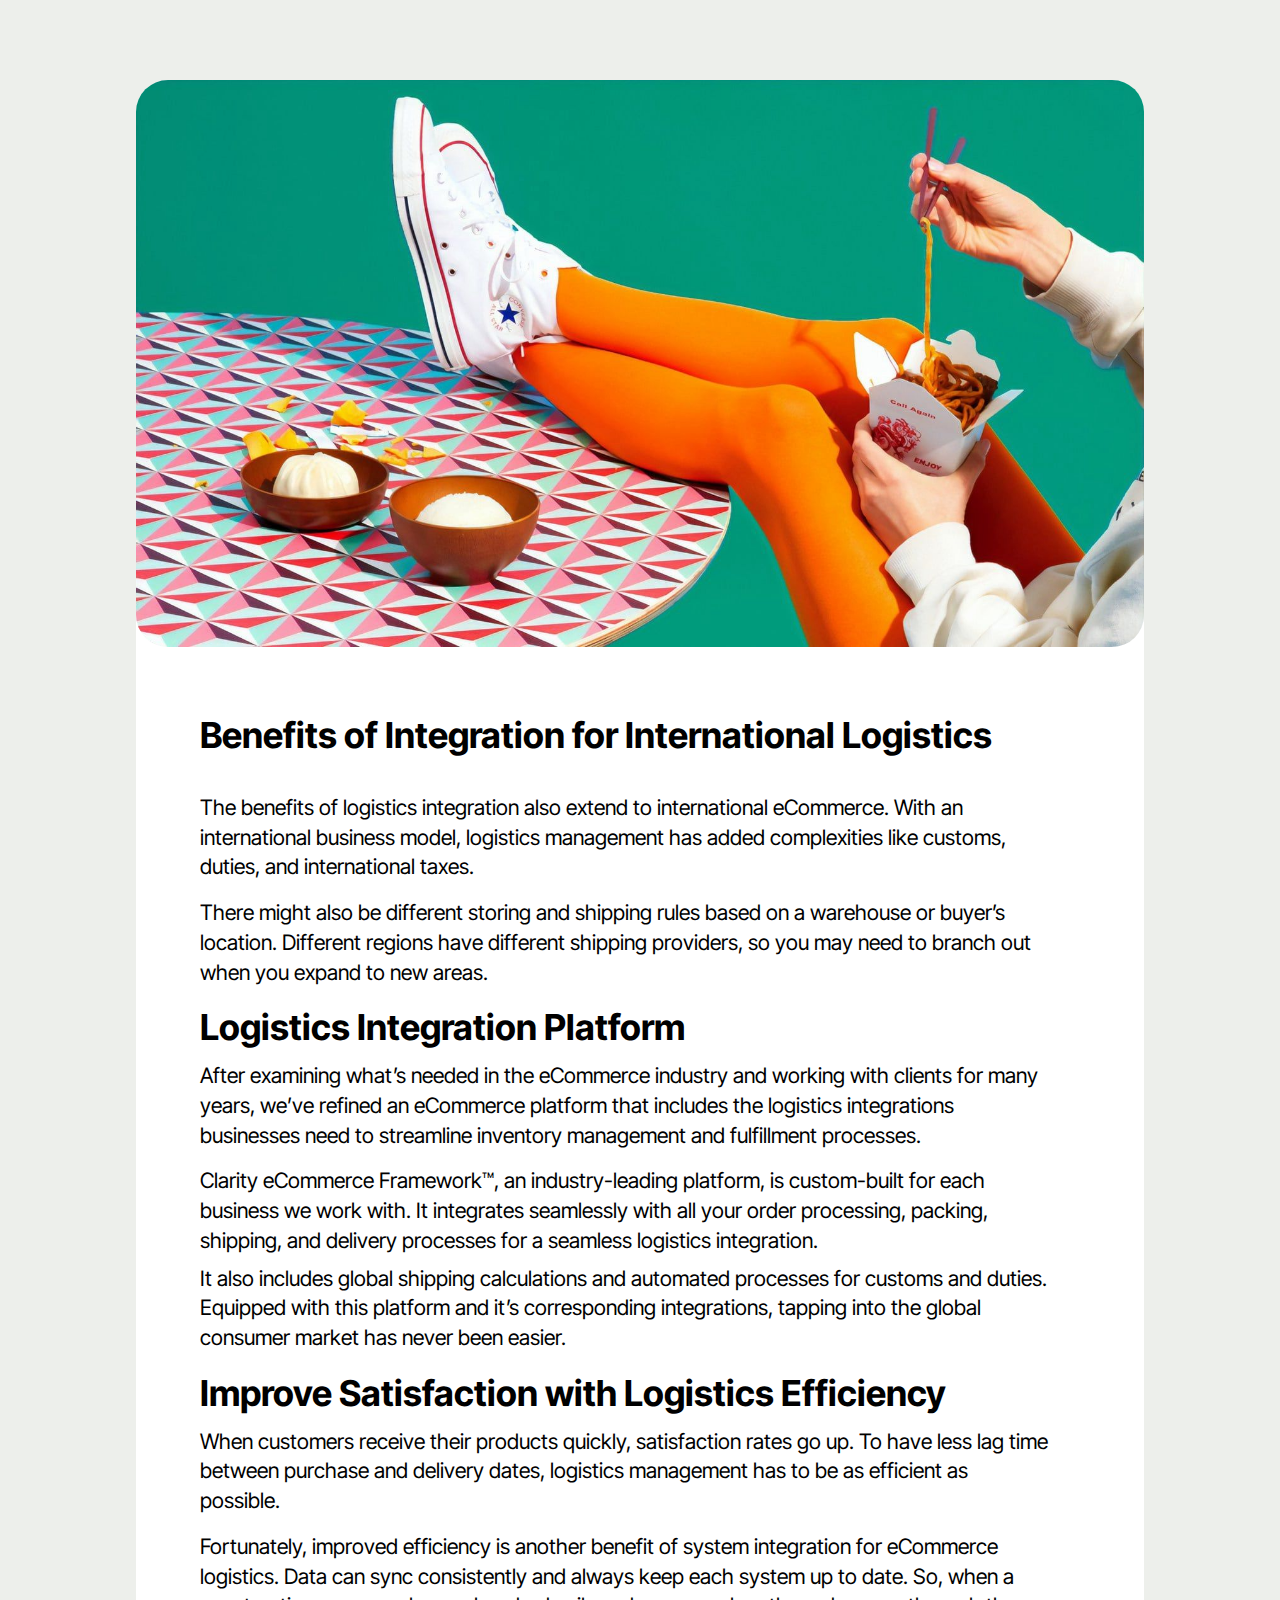
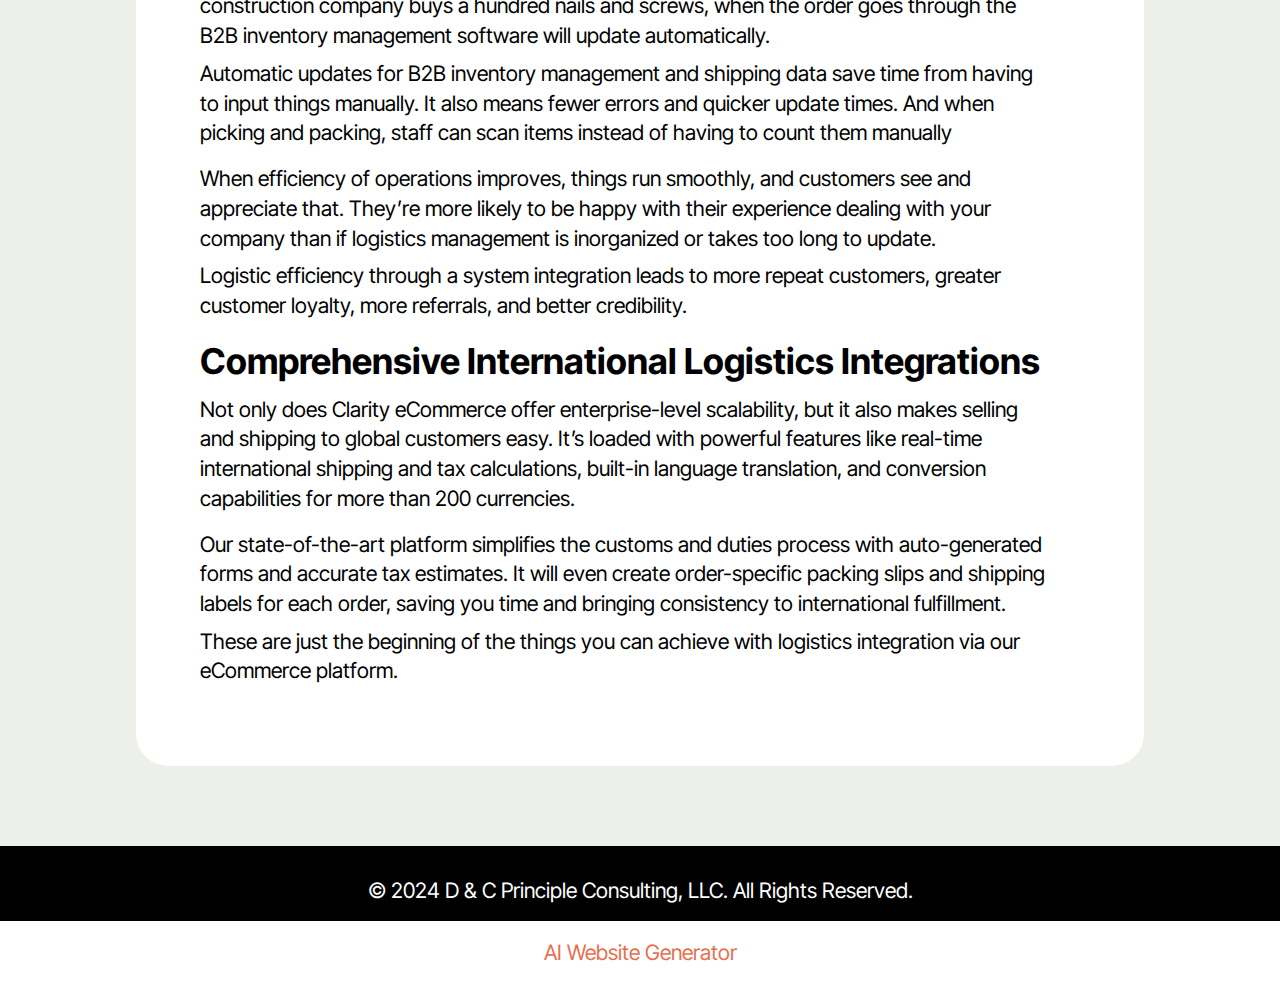
==== advanced-logistics-integrations.html @ a1f1f625 "create github pages" ====
<!DOCTYPE html>
<html  >
<head>
  <!-- Site made with Mobirise Website Builder v5.9.13, https://mobirise.com -->
  <meta charset="UTF-8">
  <meta http-equiv="X-UA-Compatible" content="IE=edge">
  <meta name="generator" content="Mobirise v5.9.13, mobirise.com">
  <meta name="viewport" content="width=device-width, initial-scale=1, minimum-scale=1">
  <link rel="shortcut icon" href="assets/images/logo5.png" type="image/x-icon">
  <meta name="description" content="">
  
  
  <title>Advanced Logistics Integrations</title>
  <link rel="stylesheet" href="assets/bootstrap/css/bootstrap.min.css">
  <link rel="stylesheet" href="assets/bootstrap/css/bootstrap-grid.min.css">
  <link rel="stylesheet" href="assets/bootstrap/css/bootstrap-reboot.min.css">
  <link rel="stylesheet" href="assets/web/assets/gdpr-plugin/gdpr-styles.css">
  <link rel="stylesheet" href="assets/theme/css/style.css">
  <link rel="preload" href="https://fonts.googleapis.com/css2?family=Inter+Tight:wght@400;700&display=swap&display=swap" as="style" onload="this.onload=null;this.rel='stylesheet'">
  <noscript><link rel="stylesheet" href="https://fonts.googleapis.com/css2?family=Inter+Tight:wght@400;700&display=swap&display=swap"></noscript>
  <link rel="preload" as="style" href="assets/mobirise/css/mbr-additional.css?v=Qonl79"><link rel="stylesheet" href="assets/mobirise/css/mbr-additional.css?v=Qonl79" type="text/css">

  
  
  
</head>
<body>
  
  <section data-bs-version="5.1" class="article8 cid-u3twpdxY1u" id="article08-3">
  

  
  
  <div class="container">
    <div class="row justify-content-center">
      <div class="card col-md-12 col-lg-10">
        <div class="card-wrapper">
          <div class="image-wrapper d-flex justify-content-center mb-4">
            <img src="assets/images/11.jpg" alt="Mobirise Website Builder">
          </div>
          <div class="card-content-text">
            <h3 class="card-title mbr-fonts-style mbr-white mt-3 mb-4 display-5"><strong>Benefits of Integration for International Logistics</strong></h3>
          <div class="row card-box align-left">
            <div class="item features-without-image col-12">
              <div class="item-wrapper">
                <h4 class="mbr-section-subtitle mbr-fonts-style mb-3 display-7">The benefits of logistics integration also extend to international eCommerce. With an international business model, logistics management has added complexities like customs, duties, and international taxes.</h4>
                <p class="mbr-text mbr-fonts-style display-7">
                  There might also be different storing and shipping rules based on a warehouse or buyer’s location. Different regions have different shipping providers, so you may need to branch out when you expand to new areas.
                </p>
              </div>
            </div>
            
            <div class="item features-without-image col-12">
              <div class="item-wrapper">
                <h4 class="mbr-section-subtitle mbr-fonts-style display-5"><strong>Logistics Integration Platform</strong></h4>
                <p class="mbr-text mbr-fonts-style display-7">
                  After examining what’s needed in the eCommerce industry and working with clients for many years, we’ve refined an eCommerce platform that includes the logistics integrations businesses need to streamline inventory management and fulfillment processes.
                </p>
              </div>
            </div><div class="item features-without-image col-12">
              <div class="item-wrapper">
                <h4 class="mbr-section-subtitle mbr-fonts-style display-7">Clarity eCommerce Framework™, an industry-leading platform, is custom-built for each business we work with. It integrates seamlessly with all your order processing, packing, shipping, and delivery processes for a seamless logistics integration.</h4>
                <p class="mbr-text mbr-fonts-style display-7">
                  It also includes global shipping calculations and automated processes for customs and duties. Equipped with this platform and it’s corresponding integrations, tapping into the global consumer market has never been easier.
                </p>
              </div>
            </div><div class="item features-without-image col-12">
              <div class="item-wrapper">
                <h4 class="mbr-section-subtitle mbr-fonts-style display-5"><strong>Improve Satisfaction with Logistics Efficiency</strong></h4>
                <p class="mbr-text mbr-fonts-style display-7">
                  When customers receive their products quickly, satisfaction rates go up. To have less lag time between purchase and delivery dates, logistics management has to be as efficient as possible.
                </p>
              </div>
            </div><div class="item features-without-image col-12">
              <div class="item-wrapper">
                <h4 class="mbr-section-subtitle mbr-fonts-style display-7">Fortunately, improved efficiency is another benefit of system integration for eCommerce logistics. Data can sync consistently and always keep each system up to date. So, when a construction company buys a hundred nails and screws, when the order goes through the B2B inventory management software will update automatically.</h4>
                <p class="mbr-text mbr-fonts-style display-7">
                  Automatic updates for B2B inventory management and shipping data save time from having to input things manually. It also means fewer errors and quicker update times. And when picking and packing, staff can scan items instead of having to count them manually
                </p>
              </div>
            </div><div class="item features-without-image col-12">
              <div class="item-wrapper">
                <h4 class="mbr-section-subtitle mbr-fonts-style display-7">When efficiency of operations improves, things run smoothly, and customers see and appreciate that. They’re more likely to be happy with their experience dealing with your company than if logistics management is inorganized or takes too long to update.</h4>
                <p class="mbr-text mbr-fonts-style display-7">
                  Logistic efficiency through a system integration leads to more repeat customers, greater customer loyalty, more referrals, and better credibility.
                </p>
              </div>
            </div><div class="item features-without-image col-12">
              <div class="item-wrapper">
                <h4 class="mbr-section-subtitle mbr-fonts-style display-5"><strong>Comprehensive International Logistics Integrations</strong></h4>
                <p class="mbr-text mbr-fonts-style display-7">
                  Not only does Clarity eCommerce offer enterprise-level scalability, but it also makes selling and shipping to global customers easy. It’s loaded with powerful features like real-time international shipping and tax calculations, built-in language translation, and conversion capabilities for more than 200 currencies.
                </p>
              </div>
            </div><div class="item features-without-image col-12">
              <div class="item-wrapper">
                <h4 class="mbr-section-subtitle mbr-fonts-style display-7">Our state-of-the-art platform simplifies the customs and duties process with auto-generated forms and accurate tax estimates. It will even create order-specific packing slips and shipping labels for each order, saving you time and bringing consistency to international fulfillment.</h4>
                <p class="mbr-text mbr-fonts-style display-7">
                  These are just the beginning of the things you can achieve with logistics integration via our eCommerce platform.
                </p>
              </div>
            </div>

            
          </div>
          </div>
        </div>
      </div>
    </div>
  </div>
</section>

<section data-bs-version="5.1" class="footer4 cid-u3o3IdrmQu" once="footers" id="footer04-2">

    

    

    <div class="container">
        <div class="media-container-row align-center mbr-white">
            <div class="col-12">
                <p class="mbr-text mb-0 mbr-fonts-style display-7">© 2024 D &amp; C Principle Consulting, LLC. All Rights Reserved.</p>
            </div>
        </div>
    </div>
</section><section class="display-7" style="padding: 0;align-items: center;justify-content: center;flex-wrap: wrap;    align-content: center;display: flex;position: relative;height: 4rem;"><a href="https://mobiri.se/3142931" style="flex: 1 1;height: 4rem;position: absolute;width: 100%;z-index: 1;"><img alt="" style="height: 4rem;" src="[data-uri]"></a><p style="margin: 0;text-align: center;" class="display-7">&#8204;</p><a style="z-index:1" href="https://mobirise.com/builder/ai-website-generator.html">AI Website Generator</a></section><script src="assets/bootstrap/js/bootstrap.bundle.min.js"></script>  <script src="assets/smoothscroll/smooth-scroll.js"></script>  <script src="assets/ytplayer/index.js"></script>  <script src="assets/theme/js/script.js"></script>  
  
  
</body>
</html>
---- assets/web/assets/gdpr-plugin/gdpr-styles.css ----
.gdpr-block {
    padding: 10px;
    font-size: 14px;
    display: block;
    width: 100%;
    text-align: center;
}
.gdpr-block.covert {
	display: none;
}
.textGDPR {
    position: relative;
}
.gdpr-block label span.textGDPR input[name='gdpr']{
    width: 15px;
    height: 15px;
    margin: 0;
    position: absolute;
    top: 3px;
    left: -20px;
}
.gdpr-block label {
    color: #a7a7a7;
    vertical-align: middle;
    user-select: none;
    margin-bottom: 0;
}
---- assets/theme/css/style.css ----
@charset "UTF-8";
section {
  background-color: #ffffff;
}

body {
  font-style: normal;
  line-height: 1.5;
  font-weight: 400;
  color: #232323;
  position: relative;
}

button {
  background-color: transparent;
  border-color: transparent;
}

.embla__button,
.carousel-control {
  background-color: #edefea !important;
  opacity: 0.8 !important;
  color: #464845 !important;
  border-color: #edefea !important;
}

.carousel .close,
.modalWindow .close {
  background-color: #edefea !important;
  color: #464845 !important;
  border-color: #edefea !important;
  opacity: 0.8 !important;
}

.carousel .close:hover,
.modalWindow .close:hover {
  opacity: 1 !important;
}

.carousel-indicators li {
  background-color: #edefea !important;
  border: 2px solid #464845 !important;
}

.carousel-indicators li:hover,
.carousel-indicators li:active {
  opacity: 0.8 !important;
}

.embla__button:hover,
.carousel-control:hover {
  background-color: #edefea !important;
  opacity: 1 !important;
}

.modalWindow-video-container {
  height: 80%;
}

section,
.container,
.container-fluid {
  position: relative;
  word-wrap: break-word;
}

a.mbr-iconfont:hover {
  text-decoration: none;
}

.article .lead p,
.article .lead ul,
.article .lead ol,
.article .lead pre,
.article .lead blockquote {
  margin-bottom: 0;
}

a {
  font-style: normal;
  font-weight: 400;
  cursor: pointer;
}
a, a:hover {
  text-decoration: none;
}

.mbr-section-title {
  font-style: normal;
  line-height: 1.3;
}

.mbr-section-subtitle {
  line-height: 1.3;
}

.mbr-text {
  font-style: normal;
  line-height: 1.7;
}

h1,
h2,
h3,
h4,
h5,
h6,
.display-1,
.display-2,
.display-4,
.display-5,
.display-7,
span,
p,
a {
  line-height: 1;
  word-break: break-word;
  word-wrap: break-word;
  font-weight: 400;
}

b,
strong {
  font-weight: bold;
}

input:-webkit-autofill, input:-webkit-autofill:hover, input:-webkit-autofill:focus, input:-webkit-autofill:active {
  transition-delay: 9999s;
  -webkit-transition-property: background-color, color;
  transition-property: background-color, color;
}

textarea[type=hidden] {
  display: none;
}

section {
  background-position: 50% 50%;
  background-repeat: no-repeat;
  background-size: cover;
}
section .mbr-background-video,
section .mbr-background-video-preview {
  position: absolute;
  bottom: 0;
  left: 0;
  right: 0;
  top: 0;
}

.hidden {
  visibility: hidden;
}

.mbr-z-index20 {
  z-index: 20;
}

/*! Base colors */
.mbr-white {
  color: #ffffff;
}

.mbr-black {
  color: #111111;
}

.mbr-bg-white {
  background-color: #ffffff;
}

.mbr-bg-black {
  background-color: #000000;
}

/*! Text-aligns */
.align-left {
  text-align: left;
}

.align-center {
  text-align: center;
}

.align-right {
  text-align: right;
}

/*! Font-weight  */
.mbr-light {
  font-weight: 300;
}

.mbr-regular {
  font-weight: 400;
}

.mbr-semibold {
  font-weight: 500;
}

.mbr-bold {
  font-weight: 700;
}

/*! Media  */
.media-content {
  flex-basis: 100%;
}

.media-container-row {
  display: flex;
  flex-direction: row;
  flex-wrap: wrap;
  justify-content: center;
  align-content: center;
  align-items: start;
}
.media-container-row .media-size-item {
  width: 400px;
}

.media-container-column {
  display: flex;
  flex-direction: column;
  flex-wrap: wrap;
  justify-content: center;
  align-content: center;
  align-items: stretch;
}
.media-container-column > * {
  width: 100%;
}

@media (min-width: 992px) {
  .media-container-row {
    flex-wrap: nowrap;
  }
}
figure {
  margin-bottom: 0;
  overflow: hidden;
}

figure[mbr-media-size] {
  transition: width 0.1s;
}

img,
iframe {
  display: block;
  width: 100%;
}

.card {
  background-color: transparent;
  border: none;
}

.card-box {
  width: 100%;
}

.card-img {
  text-align: center;
  flex-shrink: 0;
  -webkit-flex-shrink: 0;
}

.media {
  max-width: 100%;
  margin: 0 auto;
}

.mbr-figure {
  align-self: center;
}

.media-container > div {
  max-width: 100%;
}

.mbr-figure img,
.card-img img {
  width: 100%;
}

@media (max-width: 991px) {
  .media-size-item {
    width: auto !important;
  }
  .media {
    width: auto;
  }
  .mbr-figure {
    width: 100% !important;
  }
}
/*! Buttons */
.mbr-section-btn {
  margin-left: -0.6rem;
  margin-right: -0.6rem;
  font-size: 0;
}

.btn {
  font-weight: 600;
  border-width: 1px;
  font-style: normal;
  margin: 0.6rem 0.6rem;
  white-space: normal;
  transition: all 0.2s ease-in-out;
  display: inline-flex;
  align-items: center;
  justify-content: center;
  word-break: break-word;
}

.btn-sm {
  font-weight: 600;
  letter-spacing: 0px;
  transition: all 0.3s ease-in-out;
}

.btn-md {
  font-weight: 600;
  letter-spacing: 0px;
  transition: all 0.3s ease-in-out;
}

.btn-lg {
  font-weight: 600;
  letter-spacing: 0px;
  transition: all 0.3s ease-in-out;
}

.btn-form {
  margin: 0;
}
.btn-form:hover {
  cursor: pointer;
}

nav .mbr-section-btn {
  margin-left: 0rem;
  margin-right: 0rem;
}

/*! Btn icon margin */
.btn .mbr-iconfont,
.btn.btn-sm .mbr-iconfont {
  order: 1;
  cursor: pointer;
  margin-left: 0.5rem;
  vertical-align: sub;
}

.btn.btn-md .mbr-iconfont,
.btn.btn-md .mbr-iconfont {
  margin-left: 0.8rem;
}

.mbr-regular {
  font-weight: 400;
}

.mbr-semibold {
  font-weight: 500;
}

.mbr-bold {
  font-weight: 700;
}

[type=submit] {
  -webkit-appearance: none;
}

/*! Full-screen */
.mbr-fullscreen .mbr-overlay {
  min-height: 100vh;
}

.mbr-fullscreen {
  display: flex;
  display: -moz-flex;
  display: -ms-flex;
  display: -o-flex;
  align-items: center;
  min-height: 100vh;
  padding-top: 3rem;
  padding-bottom: 3rem;
}

/*! Map */
.map {
  height: 25rem;
  position: relative;
}
.map iframe {
  width: 100%;
  height: 100%;
}

/*! Scroll to top arrow */
.mbr-arrow-up {
  bottom: 25px;
  right: 90px;
  position: fixed;
  text-align: right;
  z-index: 5000;
  color: #ffffff;
  font-size: 22px;
}

.mbr-arrow-up a {
  background: rgba(0, 0, 0, 0.2);
  border-radius: 50%;
  color: #fff;
  display: inline-block;
  height: 60px;
  width: 60px;
  border: 2px solid #fff;
  outline-style: none !important;
  position: relative;
  text-decoration: none;
  transition: all 0.3s ease-in-out;
  cursor: pointer;
  text-align: center;
}
.mbr-arrow-up a:hover {
  background-color: rgba(0, 0, 0, 0.4);
}
.mbr-arrow-up a i {
  line-height: 60px;
}

.mbr-arrow-up-icon {
  display: block;
  color: #fff;
}

.mbr-arrow-up-icon::before {
  content: "›";
  display: inline-block;
  font-family: serif;
  font-size: 22px;
  line-height: 1;
  font-style: normal;
  position: relative;
  top: 6px;
  left: -4px;
  transform: rotate(-90deg);
}

/*! Arrow Down */
.mbr-arrow {
  position: absolute;
  bottom: 45px;
  left: 50%;
  width: 60px;
  height: 60px;
  cursor: pointer;
  background-color: rgba(80, 80, 80, 0.5);
  border-radius: 50%;
  transform: translateX(-50%);
}
@media (max-width: 767px) {
  .mbr-arrow {
    display: none;
  }
}
.mbr-arrow > a {
  display: inline-block;
  text-decoration: none;
  outline-style: none;
  animation: arrowdown 1.7s ease-in-out infinite;
  color: #ffffff;
}
.mbr-arrow > a > i {
  position: absolute;
  top: -2px;
  left: 15px;
  font-size: 2rem;
}

#scrollToTop a i::before {
  content: "";
  position: absolute;
  display: block;
  border-bottom: 2.5px solid #fff;
  border-left: 2.5px solid #fff;
  width: 27.8%;
  height: 27.8%;
  left: 50%;
  top: 51%;
  transform: translateY(-30%) translateX(-50%) rotate(135deg);
}

@keyframes arrowdown {
  0% {
    transform: translateY(0px);
  }
  50% {
    transform: translateY(-5px);
  }
  100% {
    transform: translateY(0px);
  }
}
@media (max-width: 500px) {
  .mbr-arrow-up {
    left: 0;
    right: 0;
    text-align: center;
  }
}
/*Gradients animation*/
@keyframes gradient-animation {
  from {
    background-position: 0% 100%;
    animation-timing-function: ease-in-out;
  }
  to {
    background-position: 100% 0%;
    animation-timing-function: ease-in-out;
  }
}
.bg-gradient {
  background-size: 200% 200%;
  animation: gradient-animation 5s infinite alternate;
  -webkit-animation: gradient-animation 5s infinite alternate;
}

.menu .navbar-brand {
  display: -webkit-flex;
}
.menu .navbar-brand span {
  display: flex;
  display: -webkit-flex;
}
.menu .navbar-brand .navbar-caption-wrap {
  display: -webkit-flex;
}
.menu .navbar-brand .navbar-logo img {
  display: -webkit-flex;
  width: auto;
}
@media (min-width: 768px) and (max-width: 991px) {
  .menu .navbar-toggleable-sm .navbar-nav {
    display: -ms-flexbox;
  }
}
@media (max-width: 991px) {
  .menu .navbar-collapse {
    max-height: 93.5vh;
  }
  .menu .navbar-collapse.show {
    overflow: auto;
  }
}
@media (min-width: 992px) {
  .menu .navbar-nav.nav-dropdown {
    display: -webkit-flex;
  }
  .menu .navbar-toggleable-sm .navbar-collapse {
    display: -webkit-flex !important;
  }
  .menu .collapsed .navbar-collapse {
    max-height: 93.5vh;
  }
  .menu .collapsed .navbar-collapse.show {
    overflow: auto;
  }
}
@media (max-width: 767px) {
  .menu .navbar-collapse {
    max-height: 80vh;
  }
}

.nav-link .mbr-iconfont {
  margin-right: 0.5rem;
}

.navbar {
  display: -webkit-flex;
  -webkit-flex-wrap: wrap;
  -webkit-align-items: center;
  -webkit-justify-content: space-between;
}

.navbar-collapse {
  -webkit-flex-basis: 100%;
  -webkit-flex-grow: 1;
  -webkit-align-items: center;
}

.nav-dropdown .link {
  padding: 0.667em 1.667em !important;
  margin: 0 !important;
}

.nav {
  display: -webkit-flex;
  -webkit-flex-wrap: wrap;
}

.row {
  display: -webkit-flex;
  -webkit-flex-wrap: wrap;
}

.justify-content-center {
  -webkit-justify-content: center;
}

.form-inline {
  display: -webkit-flex;
}

.card-wrapper {
  -webkit-flex: 1;
}

.carousel-control {
  z-index: 10;
  display: -webkit-flex;
}

.carousel-controls {
  display: -webkit-flex;
}

.media {
  display: -webkit-flex;
}

.form-group:focus {
  outline: none;
}

.jq-selectbox__select {
  padding: 7px 0;
  position: relative;
}

.jq-selectbox__dropdown {
  overflow: hidden;
  border-radius: 10px;
  position: absolute;
  top: 100%;
  left: 0 !important;
  width: 100% !important;
}

.jq-selectbox__trigger-arrow {
  right: 0;
  transform: translateY(-50%);
}

.jq-selectbox li {
  padding: 1.07em 0.5em;
}

input[type=range] {
  padding-left: 0 !important;
  padding-right: 0 !important;
}

.modal-dialog,
.modal-content {
  height: 100%;
}

.modal-dialog .carousel-inner {
  height: calc(100vh - 1.75rem);
}
@media (max-width: 575px) {
  .modal-dialog .carousel-inner {
    height: calc(100vh - 1rem);
  }
}

.carousel-item {
  text-align: center;
}

.carousel-item img {
  margin: auto;
}

.navbar-toggler {
  align-self: flex-start;
  padding: 0.25rem 0.75rem;
  font-size: 1.25rem;
  line-height: 1;
  background: transparent;
  border: 1px solid transparent;
  border-radius: 0.25rem;
}

.navbar-toggler:focus,
.navbar-toggler:hover {
  text-decoration: none;
  box-shadow: none;
}

.navbar-toggler-icon {
  display: inline-block;
  width: 1.5em;
  height: 1.5em;
  vertical-align: middle;
  content: "";
  background: no-repeat center center;
  background-size: 100% 100%;
}

.navbar-toggler-left {
  position: absolute;
  left: 1rem;
}

.navbar-toggler-right {
  position: absolute;
  right: 1rem;
}

.card-img {
  width: auto;
}

.menu .navbar.collapsed:not(.beta-menu) {
  flex-direction: column;
}

.carousel-item.active,
.carousel-item-next,
.carousel-item-prev {
  display: flex;
}

.note-air-layout .dropup .dropdown-menu,
.note-air-layout .navbar-fixed-bottom .dropdown .dropdown-menu {
  bottom: initial !important;
}

html,
body {
  height: auto;
  min-height: 100vh;
}

.dropup .dropdown-toggle::after {
  display: none;
}

.form-asterisk {
  font-family: initial;
  position: absolute;
  top: -2px;
  font-weight: normal;
}

.form-control-label {
  position: relative;
  cursor: pointer;
  margin-bottom: 0.357em;
  padding: 0;
}

.alert {
  color: #ffffff;
  border-radius: 0;
  border: 0;
  font-size: 1.1rem;
  line-height: 1.5;
  margin-bottom: 1.875rem;
  padding: 1.25rem;
  position: relative;
  text-align: center;
}
.alert.alert-form::after {
  background-color: inherit;
  bottom: -7px;
  content: "";
  display: block;
  height: 14px;
  left: 50%;
  margin-left: -7px;
  position: absolute;
  transform: rotate(45deg);
  width: 14px;
}

.form-control {
  background-color: #ffffff;
  background-clip: border-box;
  color: #232323;
  line-height: 1rem !important;
  height: auto;
  padding: 1.2rem 2rem;
  transition: border-color 0.25s ease 0s;
  border: 1px solid transparent !important;
  border-radius: 4px;
  box-shadow: rgba(0, 0, 0, 0.07) 0px 1px 1px 0px, rgba(0, 0, 0, 0.07) 0px 1px 3px 0px, rgba(0, 0, 0, 0.03) 0px 0px 0px 1px;
}
.form-active .form-control:invalid {
  border-color: red;
}

.row > * {
  padding-right: 1rem;
  padding-left: 1rem;
}

form .row {
  margin-left: -0.6rem;
  margin-right: -0.6rem;
}
form .row [class*=col] {
  padding-left: 0.6rem;
  padding-right: 0.6rem;
}

form .mbr-section-btn {
  padding-left: 0.6rem;
  padding-right: 0.6rem;
}

form .form-check-input {
  margin-top: 0.5;
}

textarea.form-control {
  line-height: 1.5rem !important;
}

.form-group {
  margin-bottom: 1.2rem;
}

.form-control,
form .btn {
  min-height: 48px;
}

.gdpr-block label span.textGDPR input[name=gdpr] {
  top: 7px;
}

.form-control:focus {
  box-shadow: none;
}

:focus {
  outline: none;
}

.mbr-overlay {
  background-color: #000;
  bottom: 0;
  left: 0;
  opacity: 0.5;
  position: absolute;
  right: 0;
  top: 0;
  z-index: 0;
  pointer-events: none;
}

blockquote {
  font-style: italic;
  padding: 3rem;
  font-size: 1.09rem;
  position: relative;
  border-left: 3px solid;
}

ul,
ol,
pre,
blockquote {
  margin-bottom: 2.3125rem;
}

.mt-4 {
  margin-top: 2rem !important;
}

.mb-4 {
  margin-bottom: 2rem !important;
}

.container,
.container-fluid {
  padding-left: 16px;
  padding-right: 16px;
}

.row {
  margin-left: -16px;
  margin-right: -16px;
}
.row > [class*=col] {
  padding-left: 16px;
  padding-right: 16px;
}

@media (min-width: 992px) {
  .container-fluid {
    padding-left: 32px;
    padding-right: 32px;
  }
}
@media (max-width: 991px) {
  .mbr-container {
    padding-left: 16px;
    padding-right: 16px;
  }
}
.app-video-wrapper > img {
  opacity: 1;
}

.app-video-wrapper {
  background: transparent;
}

.item {
  position: relative;
}

.dropdown-menu .dropdown-menu {
  left: 100%;
}

.dropdown-item + .dropdown-menu {
  display: none;
}

.dropdown-item:hover + .dropdown-menu,
.dropdown-menu:hover {
  display: block;
}

@media (min-aspect-ratio: 16/9) {
  .mbr-video-foreground {
    height: 300% !important;
    top: -100% !important;
  }
}
@media (max-aspect-ratio: 16/9) {
  .mbr-video-foreground {
    width: 300% !important;
    left: -100% !important;
  }
}.engine {
	position: absolute;
	text-indent: -2400px;
	text-align: center;
	padding: 0;
	top: 0;
	left: -2400px;
}
---- assets/mobirise/css/mbr-additional.css ----
.btn {
  border-width: 2px;
}
img,
.card-wrap,
.card-wrapper,
.video-wrapper,
.mbr-figure iframe,
.google-map iframe,
.slide-content,
.plan,
.card,
.item-wrapper {
  border-radius: 2rem !important;
}
.video-wrapper {
  overflow: hidden;
}
body {
  font-family: Inter Tight;
}
.display-1 {
  font-family: 'Inter Tight', sans-serif;
  font-size: 5rem;
  line-height: 1;
}
.display-1 > .mbr-iconfont {
  font-size: 6.25rem;
}
.display-2 {
  font-family: 'Inter Tight', sans-serif;
  font-size: 4rem;
  line-height: 1;
}
.display-2 > .mbr-iconfont {
  font-size: 5rem;
}
.display-4 {
  font-family: 'Inter Tight', sans-serif;
  font-size: 1.2rem;
  line-height: 1.5;
}
.display-4 > .mbr-iconfont {
  font-size: 1.5rem;
}
.display-5 {
  font-family: 'Inter Tight', sans-serif;
  font-size: 2.5rem;
  line-height: 1.5;
}
.display-5 > .mbr-iconfont {
  font-size: 3.125rem;
}
.display-7 {
  font-family: 'Inter Tight', sans-serif;
  font-size: 1.4rem;
  line-height: 1.3;
}
.display-7 > .mbr-iconfont {
  font-size: 1.75rem;
}
/* ---- Fluid typography for mobile devices ---- */
/* 1.4 - font scale ratio ( bootstrap == 1.42857 ) */
/* 100vw - current viewport width */
/* (48 - 20)  48 == 48rem == 768px, 20 == 20rem == 320px(minimal supported viewport) */
/* 0.65 - min scale variable, may vary */
@media (max-width: 992px) {
  .display-1 {
    font-size: 4rem;
  }
}
@media (max-width: 768px) {
  .display-1 {
    font-size: 3.5rem;
    font-size: calc( 2.4rem + (5 - 2.4) * ((100vw - 20rem) / (48 - 20)));
    line-height: calc( 1.1 * (2.4rem + (5 - 2.4) * ((100vw - 20rem) / (48 - 20))));
  }
  .display-2 {
    font-size: 3.2rem;
    font-size: calc( 2.05rem + (4 - 2.05) * ((100vw - 20rem) / (48 - 20)));
    line-height: calc( 1.3 * (2.05rem + (4 - 2.05) * ((100vw - 20rem) / (48 - 20))));
  }
  .display-4 {
    font-size: 0.96rem;
    font-size: calc( 1.07rem + (1.2 - 1.07) * ((100vw - 20rem) / (48 - 20)));
    line-height: calc( 1.4 * (1.07rem + (1.2 - 1.07) * ((100vw - 20rem) / (48 - 20))));
  }
  .display-5 {
    font-size: 2rem;
    font-size: calc( 1.525rem + (2.5 - 1.525) * ((100vw - 20rem) / (48 - 20)));
    line-height: calc( 1.4 * (1.525rem + (2.5 - 1.525) * ((100vw - 20rem) / (48 - 20))));
  }
  .display-7 {
    font-size: 1.12rem;
    font-size: calc( 1.14rem + (1.4 - 1.14) * ((100vw - 20rem) / (48 - 20)));
    line-height: calc( 1.4 * (1.14rem + (1.4 - 1.14) * ((100vw - 20rem) / (48 - 20))));
  }
}
@media (min-width: 992px) and (max-width: 1400px) {
  .display-1 {
    font-size: 3.5rem;
    font-size: calc( 2.4rem + (5 - 2.4) * ((100vw - 62rem) / (87 - 62)));
    line-height: calc( 1.1 * (2.4rem + (5 - 2.4) * ((100vw - 62rem) / (87 - 62))));
  }
  .display-2 {
    font-size: 3.2rem;
    font-size: calc( 2.05rem + (4 - 2.05) * ((100vw - 62rem) / (87 - 62)));
    line-height: calc( 1.3 * (2.05rem + (4 - 2.05) * ((100vw - 62rem) / (87 - 62))));
  }
  .display-4 {
    font-size: 0.96rem;
    font-size: calc( 1.07rem + (1.2 - 1.07) * ((100vw - 62rem) / (87 - 62)));
    line-height: calc( 1.4 * (1.07rem + (1.2 - 1.07) * ((100vw - 62rem) / (87 - 62))));
  }
  .display-5 {
    font-size: 2rem;
    font-size: calc( 1.525rem + (2.5 - 1.525) * ((100vw - 62rem) / (87 - 62)));
    line-height: calc( 1.4 * (1.525rem + (2.5 - 1.525) * ((100vw - 62rem) / (87 - 62))));
  }
  .display-7 {
    font-size: 1.12rem;
    font-size: calc( 1.14rem + (1.4 - 1.14) * ((100vw - 62rem) / (87 - 62)));
    line-height: calc( 1.4 * (1.14rem + (1.4 - 1.14) * ((100vw - 62rem) / (87 - 62))));
  }
}
/* Buttons */
.btn {
  padding: 1.25rem 2rem;
  border-radius: 4px;
}
@media (max-width: 767px) {
  .btn {
    padding: 0.75rem 1.5rem;
  }
}
.btn-sm {
  padding: 0.6rem 1.2rem;
  border-radius: 4px;
}
.btn-md {
  padding: 0.6rem 1.2rem;
  border-radius: 4px;
}
.btn-lg {
  padding: 1.25rem 2rem;
  border-radius: 4px;
}
.bg-primary {
  background-color: #e76f51 !important;
}
.bg-success {
  background-color: #2dd889 !important;
}
.bg-info {
  background-color: #13cdf2 !important;
}
.bg-warning {
  background-color: #ffc106 !important;
}
.bg-danger {
  background-color: #da2b3c !important;
}
.btn-primary,
.btn-primary:active {
  background-color: #e76f51 !important;
  border-color: #e76f51 !important;
  color: #ffffff !important;
  box-shadow: none;
}
.btn-primary:hover,
.btn-primary:focus,
.btn-primary.focus,
.btn-primary.active {
  color: inherit;
  background-color: #ed947e !important;
  border-color: #ed947e !important;
  box-shadow: none;
}
.btn-primary.disabled,
.btn-primary:disabled {
  color: #ffffff !important;
  background-color: #ed947e !important;
  border-color: #ed947e !important;
}
.btn-secondary,
.btn-secondary:active {
  background-color: #2a9d8f !important;
  border-color: #2a9d8f !important;
  color: #ffffff !important;
  box-shadow: none;
}
.btn-secondary:hover,
.btn-secondary:focus,
.btn-secondary.focus,
.btn-secondary.active {
  color: inherit;
  background-color: #35c5b4 !important;
  border-color: #35c5b4 !important;
  box-shadow: none;
}
.btn-secondary.disabled,
.btn-secondary:disabled {
  color: #ffffff !important;
  background-color: #35c5b4 !important;
  border-color: #35c5b4 !important;
}
.btn-info,
.btn-info:active {
  background-color: #13cdf2 !important;
  border-color: #13cdf2 !important;
  color: #ffffff !important;
  box-shadow: none;
}
.btn-info:hover,
.btn-info:focus,
.btn-info.focus,
.btn-info.active {
  color: inherit;
  background-color: #43d7f5 !important;
  border-color: #43d7f5 !important;
  box-shadow: none;
}
.btn-info.disabled,
.btn-info:disabled {
  color: #ffffff !important;
  background-color: #43d7f5 !important;
  border-color: #43d7f5 !important;
}
.btn-success,
.btn-success:active {
  background-color: #2dd889 !important;
  border-color: #2dd889 !important;
  color: #ffffff !important;
  box-shadow: none;
}
.btn-success:hover,
.btn-success:focus,
.btn-success.focus,
.btn-success.active {
  color: inherit;
  background-color: #58e0a1 !important;
  border-color: #58e0a1 !important;
  box-shadow: none;
}
.btn-success.disabled,
.btn-success:disabled {
  color: #ffffff !important;
  background-color: #58e0a1 !important;
  border-color: #58e0a1 !important;
}
.btn-warning,
.btn-warning:active {
  background-color: #ffc106 !important;
  border-color: #ffc106 !important;
  color: #ffffff !important;
  box-shadow: none;
}
.btn-warning:hover,
.btn-warning:focus,
.btn-warning.focus,
.btn-warning.active {
  color: inherit;
  background-color: #ffce39 !important;
  border-color: #ffce39 !important;
  box-shadow: none;
}
.btn-warning.disabled,
.btn-warning:disabled {
  color: #ffffff !important;
  background-color: #ffce39 !important;
  border-color: #ffce39 !important;
}
.btn-danger,
.btn-danger:active {
  background-color: #da2b3c !important;
  border-color: #da2b3c !important;
  color: #ffffff !important;
  box-shadow: none;
}
.btn-danger:hover,
.btn-danger:focus,
.btn-danger.focus,
.btn-danger.active {
  color: inherit;
  background-color: #e25664 !important;
  border-color: #e25664 !important;
  box-shadow: none;
}
.btn-danger.disabled,
.btn-danger:disabled {
  color: #ffffff !important;
  background-color: #e25664 !important;
  border-color: #e25664 !important;
}
.btn-white,
.btn-white:active {
  background-color: #eff0ec !important;
  border-color: #eff0ec !important;
  color: #757b62 !important;
  box-shadow: none;
}
.btn-white:hover,
.btn-white:focus,
.btn-white.focus,
.btn-white.active {
  color: inherit;
  background-color: #ffffff !important;
  border-color: #ffffff !important;
  box-shadow: none;
}
.btn-white.disabled,
.btn-white:disabled {
  color: #757b62 !important;
  background-color: #ffffff !important;
  border-color: #ffffff !important;
}
.btn-black,
.btn-black:active {
  background-color: #232323 !important;
  border-color: #232323 !important;
  color: #ffffff !important;
  box-shadow: none;
}
.btn-black:hover,
.btn-black:focus,
.btn-black.focus,
.btn-black.active {
  color: inherit;
  background-color: #3d3d3d !important;
  border-color: #3d3d3d !important;
  box-shadow: none;
}
.btn-black.disabled,
.btn-black:disabled {
  color: #ffffff !important;
  background-color: #3d3d3d !important;
  border-color: #3d3d3d !important;
}
.btn-primary-outline,
.btn-primary-outline:active {
  background-color: transparent !important;
  border-color: #e76f51;
  color: #e76f51;
}
.btn-primary-outline:hover,
.btn-primary-outline:focus,
.btn-primary-outline.focus,
.btn-primary-outline.active {
  color: #c63d1b !important;
  background-color: transparent !important;
  border-color: #c63d1b !important;
  box-shadow: none !important;
}
.btn-primary-outline.disabled,
.btn-primary-outline:disabled {
  color: #ffffff !important;
  background-color: #e76f51 !important;
  border-color: #e76f51 !important;
}
.btn-secondary-outline,
.btn-secondary-outline:active {
  background-color: transparent !important;
  border-color: #2a9d8f;
  color: #2a9d8f;
}
.btn-secondary-outline:hover,
.btn-secondary-outline:focus,
.btn-secondary-outline.focus,
.btn-secondary-outline.active {
  color: #185951 !important;
  background-color: transparent !important;
  border-color: #185951 !important;
  box-shadow: none !important;
}
.btn-secondary-outline.disabled,
.btn-secondary-outline:disabled {
  color: #ffffff !important;
  background-color: #2a9d8f !important;
  border-color: #2a9d8f !important;
}
.btn-info-outline,
.btn-info-outline:active {
  background-color: transparent !important;
  border-color: #13cdf2;
  color: #13cdf2;
}
.btn-info-outline:hover,
.btn-info-outline:focus,
.btn-info-outline.focus,
.btn-info-outline.active {
  color: #098ba5 !important;
  background-color: transparent !important;
  border-color: #098ba5 !important;
  box-shadow: none !important;
}
.btn-info-outline.disabled,
.btn-info-outline:disabled {
  color: #ffffff !important;
  background-color: #13cdf2 !important;
  border-color: #13cdf2 !important;
}
.btn-success-outline,
.btn-success-outline:active {
  background-color: transparent !important;
  border-color: #2dd889;
  color: #2dd889;
}
.btn-success-outline:hover,
.btn-success-outline:focus,
.btn-success-outline.focus,
.btn-success-outline.active {
  color: #1b935c !important;
  background-color: transparent !important;
  border-color: #1b935c !important;
  box-shadow: none !important;
}
.btn-success-outline.disabled,
.btn-success-outline:disabled {
  color: #ffffff !important;
  background-color: #2dd889 !important;
  border-color: #2dd889 !important;
}
.btn-warning-outline,
.btn-warning-outline:active {
  background-color: transparent !important;
  border-color: #ffc106;
  color: #ffc106;
}
.btn-warning-outline:hover,
.btn-warning-outline:focus,
.btn-warning-outline.focus,
.btn-warning-outline.active {
  color: #ae8300 !important;
  background-color: transparent !important;
  border-color: #ae8300 !important;
  box-shadow: none !important;
}
.btn-warning-outline.disabled,
.btn-warning-outline:disabled {
  color: #ffffff !important;
  background-color: #ffc106 !important;
  border-color: #ffc106 !important;
}
.btn-danger-outline,
.btn-danger-outline:active {
  background-color: transparent !important;
  border-color: #da2b3c;
  color: #da2b3c;
}
.btn-danger-outline:hover,
.btn-danger-outline:focus,
.btn-danger-outline.focus,
.btn-danger-outline.active {
  color: #941a26 !important;
  background-color: transparent !important;
  border-color: #941a26 !important;
  box-shadow: none !important;
}
.btn-danger-outline.disabled,
.btn-danger-outline:disabled {
  color: #ffffff !important;
  background-color: #da2b3c !important;
  border-color: #da2b3c !important;
}
.btn-black-outline,
.btn-black-outline:active {
  background-color: transparent !important;
  border-color: #232323;
  color: #232323;
}
.btn-black-outline:hover,
.btn-black-outline:focus,
.btn-black-outline.focus,
.btn-black-outline.active {
  color: #000000 !important;
  background-color: transparent !important;
  border-color: #000000 !important;
  box-shadow: none !important;
}
.btn-black-outline.disabled,
.btn-black-outline:disabled {
  color: #ffffff !important;
  background-color: #232323 !important;
  border-color: #232323 !important;
}
.btn-white-outline,
.btn-white-outline:active {
  background-color: transparent !important;
  border-color: #fafafa;
  color: #fafafa;
}
.btn-white-outline:hover,
.btn-white-outline:focus,
.btn-white-outline.focus,
.btn-white-outline.active {
  color: #cfcfcf !important;
  background-color: transparent !important;
  border-color: #cfcfcf !important;
  box-shadow: none !important;
}
.btn-white-outline.disabled,
.btn-white-outline:disabled {
  color: #7a7a7a !important;
  background-color: #fafafa !important;
  border-color: #fafafa !important;
}
.text-primary {
  color: #e76f51 !important;
}
.text-secondary {
  color: #2a9d8f !important;
}
.text-success {
  color: #2dd889 !important;
}
.text-info {
  color: #13cdf2 !important;
}
.text-warning {
  color: #ffc106 !important;
}
.text-danger {
  color: #da2b3c !important;
}
.text-white {
  color: #fafafa !important;
}
.text-black {
  color: #232323 !important;
}
a.text-primary:hover,
a.text-primary:focus,
a.text-primary.active {
  color: #b93919 !important;
}
a.text-secondary:hover,
a.text-secondary:focus,
a.text-secondary.active {
  color: #144d46 !important;
}
a.text-success:hover,
a.text-success:focus,
a.text-success.active {
  color: #198654 !important;
}
a.text-info:hover,
a.text-info:focus,
a.text-info.active {
  color: #087f97 !important;
}
a.text-warning:hover,
a.text-warning:focus,
a.text-warning.active {
  color: #9f7700 !important;
}
a.text-danger:hover,
a.text-danger:focus,
a.text-danger.active {
  color: #871822 !important;
}
a.text-white:hover,
a.text-white:focus,
a.text-white.active {
  color: #c7c7c7 !important;
}
a.text-black:hover,
a.text-black:focus,
a.text-black.active {
  color: #000000 !important;
}
a[class*="text-"]:not(.nav-link):not(.dropdown-item):not([role]):not(.navbar-caption) {
  position: relative;
  background-image: transparent;
  background-size: 10000px 2px;
  background-repeat: no-repeat;
  background-position: 0px 1.2em;
  background-position: -10000px 1.2em;
}
a[class*="text-"]:not(.nav-link):not(.dropdown-item):not([role]):not(.navbar-caption):hover {
  transition: background-position 2s ease-in-out;
  background-image: linear-gradient(currentColor 50%, currentColor 50%);
  background-position: 0px 1.2em;
}
.nav-tabs .nav-link.active {
  color: #e76f51;
}
.nav-tabs .nav-link:not(.active) {
  color: #232323;
}
.alert-success {
  background-color: #70c770;
}
.alert-info {
  background-color: #13cdf2;
}
.alert-warning {
  background-color: #ffc106;
}
.alert-danger {
  background-color: #da2b3c;
}
.mbr-section-btn .btn:not(.btn-form) {
  border-radius: 100px;
}
.mbr-gallery-filter li a {
  border-radius: 100px !important;
}
.mbr-gallery-filter li.active .btn {
  background-color: #e76f51;
  border-color: #e76f51;
  color: #ffffff;
}
.mbr-gallery-filter li.active .btn:focus {
  box-shadow: none;
}
.nav-tabs .nav-link {
  border-radius: 100px !important;
}
a,
a:hover {
  color: #e76f51;
}
.mbr-plan-header.bg-primary .mbr-plan-subtitle,
.mbr-plan-header.bg-primary .mbr-plan-price-desc {
  color: #ffffff;
}
.mbr-plan-header.bg-success .mbr-plan-subtitle,
.mbr-plan-header.bg-success .mbr-plan-price-desc {
  color: #d9f8ea;
}
.mbr-plan-header.bg-info .mbr-plan-subtitle,
.mbr-plan-header.bg-info .mbr-plan-price-desc {
  color: #d4f6fd;
}
.mbr-plan-header.bg-warning .mbr-plan-subtitle,
.mbr-plan-header.bg-warning .mbr-plan-price-desc {
  color: #fff4d2;
}
.mbr-plan-header.bg-danger .mbr-plan-subtitle,
.mbr-plan-header.bg-danger .mbr-plan-price-desc {
  color: #f8d9dc;
}
/* Scroll to top button*/
.scrollToTop_wraper {
  display: none;
}
.form-control {
  font-family: 'Inter Tight', sans-serif;
  font-size: 1.4rem;
  line-height: 1.3;
  font-weight: 400;
  border-radius: 40px !important;
}
.form-control > .mbr-iconfont {
  font-size: 1.75rem;
}
.form-control:hover,
.form-control:focus {
  box-shadow: rgba(0, 0, 0, 0.07) 0px 1px 1px 0px, rgba(0, 0, 0, 0.07) 0px 1px 3px 0px, rgba(0, 0, 0, 0.03) 0px 0px 0px 1px;
  border-color: #e76f51 !important;
}
.form-control:-webkit-input-placeholder {
  font-family: 'Inter Tight', sans-serif;
  font-size: 1.4rem;
  line-height: 1.3;
  font-weight: 400;
}
.form-control:-webkit-input-placeholder > .mbr-iconfont {
  font-size: 1.75rem;
}
blockquote {
  border-color: #e76f51;
}
/* Forms */
.mbr-form .input-group-btn .btn {
  border-radius: 100px !important;
}
.mbr-form .input-group-btn .btn:hover {
  box-shadow: 0 10px 40px 0 rgba(0, 0, 0, 0.2);
}
.mbr-form .input-group-btn button[type="submit"] {
  border-radius: 100px !important;
  padding: 1rem 3rem;
}
.mbr-form .input-group-btn button[type="submit"]:hover {
  box-shadow: 0 10px 40px 0 rgba(0, 0, 0, 0.2);
}
.jq-selectbox li:hover,
.jq-selectbox li.selected {
  background-color: #e76f51;
  color: #ffffff;
}
.jq-number__spin {
  transition: 0.25s ease;
}
.jq-number__spin:hover {
  border-color: #e76f51;
}
.jq-selectbox .jq-selectbox__trigger-arrow,
.jq-number__spin.minus:after,
.jq-number__spin.plus:after {
  transition: 0.4s;
  border-top-color: #232323;
  border-bottom-color: #232323;
}
.jq-selectbox:hover .jq-selectbox__trigger-arrow,
.jq-number__spin.minus:hover:after,
.jq-number__spin.plus:hover:after {
  border-top-color: #e76f51;
  border-bottom-color: #e76f51;
}
.xdsoft_datetimepicker .xdsoft_calendar td.xdsoft_default,
.xdsoft_datetimepicker .xdsoft_calendar td.xdsoft_current,
.xdsoft_datetimepicker .xdsoft_timepicker .xdsoft_time_box > div > div.xdsoft_current {
  color: #ffffff !important;
  background-color: #e76f51 !important;
  box-shadow: none !important;
}
.xdsoft_datetimepicker .xdsoft_calendar td:hover,
.xdsoft_datetimepicker .xdsoft_timepicker .xdsoft_time_box > div > div:hover {
  color: #ffffff !important;
  background: #2a9d8f !important;
  box-shadow: none !important;
}
.lazy-bg {
  background-image: none !important;
}
.lazy-placeholder:not(section),
.lazy-none {
  display: block;
  position: relative;
  padding-bottom: 56.25%;
  width: 100%;
  height: auto;
}
iframe.lazy-placeholder,
.lazy-placeholder:after {
  content: '';
  position: absolute;
  width: 200px;
  height: 200px;
  background: transparent no-repeat center;
  background-size: contain;
  top: 50%;
  left: 50%;
  transform: translateX(-50%) translateY(-50%);
  background-image: url("data:image/svg+xml;charset=UTF-8,%3csvg width='32' height='32' viewBox='0 0 64 64' xmlns='http://www.w3.org/2000/svg' stroke='%23e76f51' %3e%3cg fill='none' fill-rule='evenodd'%3e%3cg transform='translate(16 16)' stroke-width='2'%3e%3ccircle stroke-opacity='.5' cx='16' cy='16' r='16'/%3e%3cpath d='M32 16c0-9.94-8.06-16-16-16'%3e%3canimateTransform attributeName='transform' type='rotate' from='0 16 16' to='360 16 16' dur='1s' repeatCount='indefinite'/%3e%3c/path%3e%3c/g%3e%3c/g%3e%3c/svg%3e");
}
section.lazy-placeholder:after {
  opacity: 0.5;
}
body {
  overflow-x: hidden;
}
a {
  transition: color 0.6s;
}
@media (max-width: 1400px) {
  .container {
    max-width: 100%;
  }
}
@media (max-width: 1400px) and (min-width: 768px) {
  .container {
    padding-left: 32px;
    padding-right: 32px;
  }
}
@media (max-width: 1400px) and (min-width: 768px) {
  .container-fluid {
    padding-left: 32px;
    padding-right: 32px;
  }
}
@media (max-width: 767px) {
  .container-fluid {
    padding-left: 16px;
    padding-right: 16px;
  }
}
.cid-u3o3IdnAUk {
  display: flex;
}
@media (min-width: 768px) {
  .cid-u3o3IdnAUk {
    align-items: flex-end;
  }
  .cid-u3o3IdnAUk .row {
    justify-content: flex-start;
  }
  .cid-u3o3IdnAUk .content-wrap {
    padding: 1rem 3rem;
  }
}
@media (max-width: 991px) and (min-width: 768px) {
  .cid-u3o3IdnAUk .content-wrap {
    min-width: 50%;
  }
}
@media (max-width: 767px) {
  .cid-u3o3IdnAUk {
    -webkit-align-items: center;
    align-items: flex-end;
  }
  .cid-u3o3IdnAUk .mbr-row {
    -webkit-justify-content: center;
    justify-content: center;
  }
  .cid-u3o3IdnAUk .content-wrap {
    width: 100%;
  }
}
.cid-u3o3IdnAUk .mbr-fallback-image.disabled {
  display: none;
}
.cid-u3o3IdnAUk .mbr-fallback-image {
  display: block;
  background-size: cover;
  background-position: center center;
  width: 100%;
  height: 100%;
  position: absolute;
  top: 0;
  background-image: url("../../../assets/images/background1.jpg");
}
.cid-u3o3IdnAUk .mbr-section-title,
.cid-u3o3IdnAUk .mbr-section-subtitle {
  text-align: left;
  color: #ffc091;
}
.cid-u3o3IdnAUk .mbr-text,
.cid-u3o3IdnAUk .mbr-section-btn {
  text-align: left;
}
.cid-u3zpwUT4Rx {
  padding-top: 6rem;
  padding-bottom: 6rem;
  background-color: #edefeb;
}
.cid-u3zpwUT4Rx .mbr-fallback-image.disabled {
  display: none;
}
.cid-u3zpwUT4Rx .item-wrapper img {
  width: 80px;
  height: 80px;
  object-fit: cover;
  border-radius: 50% !important;
}
.cid-u3zpwUT4Rx .item-mb {
  margin-bottom: 2rem;
}
@media (max-width: 767px) {
  .cid-u3zpwUT4Rx .item-mb {
    margin-bottom: 1rem;
  }
}
.cid-u3zpwUT4Rx .mbr-fallback-image {
  display: block;
  background-size: cover;
  background-position: center center;
  width: 100%;
  height: 100%;
  position: absolute;
  top: 0;
}
.cid-u3zpwUT4Rx .item-wrapper {
  background: #ffffff;
  padding: 2.25rem;
  height: 100%;
}
@media (min-width: 992px) and (max-width: 1200px) {
  .cid-u3zpwUT4Rx .item-wrapper {
    padding: 2rem 1.5rem;
  }
}
@media (max-width: 767px) {
  .cid-u3zpwUT4Rx .item-wrapper {
    padding: 2rem 1.5rem;
  }
}
.cid-u3zpwUT4Rx .card-title,
.cid-u3zpwUT4Rx .iconfont-wrapper {
  color: #000000;
}
.cid-u3zpwUT4Rx .card-text {
  color: #000000;
}
.cid-u3zpwUT4Rx .content-head {
  max-width: 800px;
}
.cid-u3zpwUT4Rx .mbr-section-title {
  color: #000000;
}
.cid-u3ztksTZSl {
  padding-top: 6rem;
  padding-bottom: 6rem;
  background-color: #edefeb;
}
.cid-u3ztksTZSl .mbr-fallback-image.disabled {
  display: none;
}
.cid-u3ztksTZSl .mbr-fallback-image {
  display: block;
  background-size: cover;
  background-position: center center;
  width: 100%;
  height: 100%;
  position: absolute;
  top: 0;
}
.cid-u3ztksTZSl .card-wrapper {
  background: #ffffff;
  padding: 2.5rem;
}
@media (max-width: 992px) {
  .cid-u3ztksTZSl .card-wrapper {
    margin-bottom: 2rem;
  }
}
@media (max-width: 767px) {
  .cid-u3ztksTZSl .card-wrapper {
    padding: 1.5rem;
  }
}
.cid-u3ztksTZSl .row {
  justify-content: space-between;
}
.cid-u5MLlfG9u8 {
  padding-top: 6rem;
  padding-bottom: 6rem;
  background-color: #ffffff;
}
.cid-u5MLlfG9u8 .mbr-text {
  color: #000000;
  text-align: left;
}
.cid-u5MLlfG9u8 .mbr-section-subtitle {
  color: #000000;
  text-align: left;
}
.cid-u5MLlfG9u8 .mbr-section-title {
  text-align: left;
  color: #000000;
}
.cid-u5MLlfG9u8 .mbr-card-title {
  color: #000000;
  text-align: left;
}
.cid-u5MLlfG9u8 .mbr-card-subtitle {
  color: #000000;
}
.cid-u3zpELSMVk {
  padding-top: 8rem;
  padding-bottom: 8rem;
  background-color: #edefeb;
}
.cid-u3zpELSMVk .mbr-fallback-image.disabled {
  display: none;
}
.cid-u3zpELSMVk .mbr-fallback-image {
  display: block;
  background-size: cover;
  background-position: center center;
  width: 100%;
  height: 100%;
  position: absolute;
  top: 0;
}
.cid-u3zpELSMVk .card-wrapper {
  overflow: hidden;
  background: #ffffff;
}
.cid-u3zpELSMVk .text-wrapper {
  padding: 4rem 3rem;
}
@media (min-width: 768px) and (max-width: 991px) {
  .cid-u3zpELSMVk .text-wrapper {
    padding: 2.25rem;
  }
}
@media (max-width: 767px) {
  .cid-u3zpELSMVk .text-wrapper {
    padding: 1.5rem;
  }
}
.cid-u3zpELSMVk .row {
  align-items: center;
  margin-right: -1rem;
  margin-left: -1rem;
}
.cid-u3zpELSMVk .image-wrapper {
  padding: 0 1rem;
}
.cid-u3zpELSMVk img,
.cid-u3zpELSMVk .image-wrapper {
  height: 600px;
  object-fit: cover;
}
@media (max-width: 767px) {
  .cid-u3zpELSMVk img,
  .cid-u3zpELSMVk .image-wrapper {
    max-height: 350px;
  }
}
.cid-u3zpELSMVk .mbr-section-title {
  color: #000000;
}
.cid-u3zpELSMVk .mbr-text {
  color: #000000;
}
.cid-u3zpELSMVk .mbr-text,
.cid-u3zpELSMVk .mbr-section-btn {
  text-align: left;
}
.cid-u3o3IdrgQx {
  padding-top: 5rem;
  padding-bottom: 3rem;
  background-color: #e9c46a;
}
.cid-u3o3IdrgQx .item-subtitle {
  line-height: 1.2;
  color: #000000;
  text-align: center;
}
.cid-u3o3IdrgQx img,
.cid-u3o3IdrgQx .item-img {
  width: 100%;
  height: 100%;
  height: 400px;
  object-fit: cover;
}
.cid-u3o3IdrgQx .item:focus,
.cid-u3o3IdrgQx span:focus {
  outline: none;
}
.cid-u3o3IdrgQx .item {
  margin-bottom: 2rem;
}
@media (max-width: 767px) {
  .cid-u3o3IdrgQx .item {
    margin-bottom: 1rem;
  }
}
.cid-u3o3IdrgQx .item-wrapper {
  position: relative;
  border-radius: 4px;
  display: flex;
  flex-flow: column nowrap;
}
.cid-u3o3IdrgQx .mbr-section-btn {
  margin-top: auto !important;
}
.cid-u3o3IdrgQx .mbr-section-title {
  color: #000000;
}
.cid-u3o3IdrgQx .mbr-text,
.cid-u3o3IdrgQx .mbr-section-btn {
  color: #000000;
  text-align: center;
}
.cid-u3o3IdrgQx .item-title {
  color: #000000;
  text-align: center;
}
.cid-u3o3IdrgQx .content-head {
  max-width: 800px;
}
.cid-u3o3IdrPa6 {
  padding-top: 6rem;
  padding-bottom: 6rem;
  background-color: transparent;
}
.cid-u3o3IdrPa6 .mbr-overlay {
  background-color: #ffffff;
  opacity: 0.4;
}
.cid-u3o3IdrPa6 form .mbr-section-btn {
  text-align: center;
  width: 100%;
}
.cid-u3o3IdrPa6 form .mbr-section-btn .btn {
  display: inline-flex;
}
@media (max-width: 991px) {
  .cid-u3o3IdrPa6 form .mbr-section-btn .btn {
    width: 100%;
  }
}
.cid-u3o3IdrPa6 .content-head {
  max-width: 800px;
}
.cid-u3o3IdrQbk {
  padding-top: 5rem;
  padding-bottom: 5rem;
  background-color: transparent;
}
.cid-u3o3IdrQbk .mbr-fallback-image.disabled {
  display: none;
}
.cid-u3o3IdrQbk .mbr-fallback-image {
  display: block;
  background-size: cover;
  background-position: center center;
  width: 100%;
  height: 100%;
  position: absolute;
  top: 0;
}
.cid-u3o3IdrQbk .mbr-text {
  color: #000000;
}
.cid-u3o3IdrQbk .mbr-section-subtitle {
  color: #ffffff;
  text-align: left;
}
.cid-u3o3IdrQbk .main-button {
  margin-bottom: 2rem;
}
@media (max-width: 767px) {
  .cid-u3o3IdrQbk .main-button {
    margin-bottom: 2rem;
  }
}
.cid-u3o3IdrQbk .mbr-section-subtitle,
.cid-u3o3IdrQbk .main-button {
  color: #000000;
}
.cid-u3o3IdrQbk .google-map {
  height: 30rem;
  position: relative;
  border-radius: 2rem;
}
.cid-u3o3IdrQbk .google-map iframe {
  height: 100%;
  width: 100%;
  border-radius: 2rem;
}
.cid-u3o3IdrQbk .google-map [data-state-details] {
  color: #6b6763;
  height: 1.5em;
  margin-top: -0.75em;
  padding-left: 1.25rem;
  padding-right: 1.25rem;
  position: absolute;
  text-align: center;
  top: 50%;
  width: 100%;
}
.cid-u3o3IdrQbk .google-map[data-state] {
  background: #e9e5dc;
}
.cid-u3o3IdrQbk .google-map[data-state="loading"] [data-state-details] {
  display: none;
}
.cid-u3o3IdrmQu {
  padding-top: 30px;
  padding-bottom: 15px;
  background-color: #000000;
  overflow: hidden;
}
.cid-u5MLlzwe6f {
  padding-top: 5rem;
  padding-bottom: 5rem;
  background-color: #edefeb;
}
.cid-u5MLlzwe6f .mbr-fallback-image.disabled {
  display: none;
}
.cid-u5MLlzwe6f .mbr-fallback-image {
  display: block;
  background-size: cover;
  background-position: center center;
  width: 100%;
  height: 100%;
  position: absolute;
  top: 0;
}
.cid-u5MLlzwe6f .card-wrapper {
  background: #ffffff;
}
@media (max-width: 767px) {
  .cid-u5MLlzwe6f .card-wrapper {
    padding: 2rem 1.5rem;
  }
}
@media (min-width: 768px) and (max-width: 991px) {
  .cid-u5MLlzwe6f .card-wrapper {
    padding: 2.25rem;
  }
}
@media (min-width: 992px) {
  .cid-u5MLlzwe6f .card-wrapper {
    padding: 4rem;
  }
}
.cid-u5MLlzwe6f .mbr-text,
.cid-u5MLlzwe6f .mbr-section-btn {
  color: #000000;
  text-align: left;
}
.cid-u5MLlzwe6f .card-title,
.cid-u5MLlzwe6f .card-box {
  text-align: left;
  color: #000000;
}
.cid-u5MLlzwe6f .mbr-section-subtitle {
  text-align: left;
}
.cid-u5MLlzwe6f .mbr-text {
  text-align: left;
}
.cid-u5MLlzwe6f .mbr-card-title {
  text-align: left;
}
.cid-u3zcFJZE2O {
  display: flex;
}
@media (min-width: 768px) {
  .cid-u3zcFJZE2O {
    align-items: flex-end;
  }
  .cid-u3zcFJZE2O .row {
    justify-content: flex-start;
  }
  .cid-u3zcFJZE2O .content-wrap {
    padding: 1rem 3rem;
  }
}
@media (max-width: 991px) and (min-width: 768px) {
  .cid-u3zcFJZE2O .content-wrap {
    min-width: 50%;
  }
}
@media (max-width: 767px) {
  .cid-u3zcFJZE2O {
    -webkit-align-items: center;
    align-items: flex-end;
  }
  .cid-u3zcFJZE2O .mbr-row {
    -webkit-justify-content: center;
    justify-content: center;
  }
  .cid-u3zcFJZE2O .content-wrap {
    width: 100%;
  }
}
.cid-u3zcFJZE2O .mbr-fallback-image.disabled {
  display: none;
}
.cid-u3zcFJZE2O .mbr-fallback-image {
  display: block;
  background-size: cover;
  background-position: center center;
  width: 100%;
  height: 100%;
  position: absolute;
  top: 0;
  background-image: url("../../../assets/images/background1.jpg");
}
.cid-u3zcFJZE2O .mbr-section-title,
.cid-u3zcFJZE2O .mbr-section-subtitle {
  text-align: left;
  color: #ffc091;
}
.cid-u3zcFJZE2O .mbr-text,
.cid-u3zcFJZE2O .mbr-section-btn {
  text-align: left;
}
.cid-u3zcFKl9C0 {
  padding-top: 5rem;
  padding-bottom: 3rem;
  background-color: transparent;
}
.cid-u3zcFKl9C0 .mbr-fallback-image.disabled {
  display: none;
}
.cid-u3zcFKl9C0 .mbr-fallback-image {
  display: block;
  background-size: cover;
  background-position: center center;
  width: 100%;
  height: 100%;
  position: absolute;
  top: 0;
}
.cid-u3zcFKl9C0 .item-mb {
  margin-bottom: 2rem;
}
@media (max-width: 767px) {
  .cid-u3zcFKl9C0 .item-mb {
    margin-bottom: 1rem;
  }
}
.cid-u3zcFKl9C0 .item-wrapper {
  background: #ffffff;
  padding: 2.25rem;
  height: 100%;
  display: flex;
  flex-direction: column;
}
@media (min-width: 992px) and (max-width: 1200px) {
  .cid-u3zcFKl9C0 .item-wrapper {
    padding: 2rem 1.5rem;
    margin-bottom: 0rem;
  }
}
@media (max-width: 767px) {
  .cid-u3zcFKl9C0 .item-wrapper {
    padding: 2rem 1.5rem;
    margin-bottom: 1rem;
  }
}
.cid-u3zcFKl9C0 .mbr-iconfont {
  display: inline-flex;
  font-size: 3rem;
  color: #2e481a;
  margin-bottom: 1rem;
  width: 80px;
  justify-content: center;
  align-items: center;
  background: #9fe870;
  height: 80px;
  border-radius: 50%;
}
.cid-u3zcFKl9C0 .mbr-section-title {
  color: #000000;
}
.cid-u3zcFKl9C0 .mbr-section-subtitle {
  color: #000000;
}
.cid-u3zcFKl9C0 .card-box {
  display: flex;
  flex-direction: column;
  height: 100%;
}
.cid-u3zcFKl9C0 .card-box .item-footer {
  margin-top: auto;
}
.cid-u3zcFKl9C0 .content-head {
  max-width: 800px;
}
.cid-u3zcFKl9C0 .card-title,
.cid-u3zcFKl9C0 .iconfont-wrapper {
  text-align: center;
}
.cid-u3zcFKl9C0 .card-text,
.cid-u3zcFKl9C0 .item .mbr-section-btn {
  text-align: center;
}
.cid-u3zcFL1ML5 {
  padding-top: 5rem;
  padding-bottom: 5rem;
  background-color: #ffffff;
}
.cid-u3zcFL1ML5 .mbr-text {
  color: #000000;
}
.cid-u3zcFL1ML5 .mbr-section-subtitle {
  color: #000000;
}
.cid-u3zcFLjHdg .mbr-fallback-image.disabled {
  display: none;
}
.cid-u3zcFLjHdg .mbr-fallback-image {
  display: block;
  background-size: cover;
  background-position: center center;
  width: 100%;
  height: 100%;
  position: absolute;
  top: 0;
  background-image: url("../../../assets/images/background1.jpg");
}
.cid-u3zcFLGoVl {
  padding-top: 5rem;
  padding-bottom: 5rem;
  background-color: transparent;
}
.cid-u3zcFLGoVl .mbr-fallback-image.disabled {
  display: none;
}
.cid-u3zcFLGoVl .mbr-fallback-image {
  display: block;
  background-size: cover;
  background-position: center center;
  width: 100%;
  height: 100%;
  position: absolute;
  top: 0;
}
.cid-u3zcFLGoVl .mbr-text {
  color: #000000;
}
.cid-u3zcFLGoVl .mbr-section-subtitle {
  color: #ffffff;
  text-align: left;
}
.cid-u3zcFLGoVl .item-wrapper {
  background: #ffffff;
  margin-bottom: 0rem;
  padding: 2.25rem;
  height: 100%;
  display: flex;
  flex-direction: column;
}
@media (max-width: 767px) {
  .cid-u3zcFLGoVl .item-wrapper {
    padding: 2rem 1.5rem;
    margin-bottom: 0rem;
  }
}
@media (min-width: 992px) and (max-width: 1200px) {
  .cid-u3zcFLGoVl .item-wrapper {
    padding: 2rem 1.5rem;
    margin-bottom: 0rem;
  }
}
.cid-u3zcFLGoVl .item-mb {
  margin-bottom: 2rem;
}
@media (max-width: 767px) {
  .cid-u3zcFLGoVl .item-mb {
    margin-bottom: 1rem;
  }
}
.cid-u3zcFLGoVl .mbr-number {
  color: #9fe870;
  text-align: left;
}
.cid-u3zcFLGoVl .mbr-section-title {
  color: #000000;
}
.cid-u3zcFLGoVl .card-text,
.cid-u3zcFLGoVl .item .mbr-section-btn {
  text-align: left;
}
.cid-u3zcFLGoVl .card-title,
.cid-u3zcFLGoVl .iconfont-wrapper {
  text-align: left;
}
.cid-u3zcFLGoVl .mbr-section-subtitle,
.cid-u3zcFLGoVl .main-button {
  text-align: left;
  color: #000000;
}
.cid-u3zcFLGoVl .item-content {
  display: flex;
  flex-direction: column;
  height: 100%;
}
.cid-u3zcFLGoVl .item-content .item-footer {
  margin-top: auto;
}
.cid-u3zcFLGoVl .main-button {
  margin-bottom: 2rem;
}
@media (max-width: 767px) {
  .cid-u3zcFLGoVl .main-button {
    margin-bottom: 2rem;
  }
}
.cid-u3zcFLGoVl .side-features {
  display: -webkit-flex;
  -webkit-flex-wrap: wrap;
  padding-left: 0px;
  padding-right: 0px;
}
.cid-u3zcFLGoVl .side-features .item {
  padding-left: 16px;
  padding-right: 16px;
}
.cid-u3zcFM6jM5 {
  padding-top: 6rem;
  padding-bottom: 6rem;
  background-color: #ffffff;
}
.cid-u3zcFM6jM5 .item:focus,
.cid-u3zcFM6jM5 span:focus {
  outline: none;
}
.cid-u3zcFM6jM5 .item {
  cursor: pointer;
}
.cid-u3zcFM6jM5 .grid-container {
  grid-row-gap: 2rem;
}
@media (max-width: 767px) {
  .cid-u3zcFM6jM5 .grid-container {
    grid-row-gap: 1rem;
  }
}
.cid-u3zcFM6jM5 .grid-container-1,
.cid-u3zcFM6jM5 .grid-container-2 {
  gap: 0 2rem;
}
@media (max-width: 767px) {
  .cid-u3zcFM6jM5 .grid-container-1,
  .cid-u3zcFM6jM5 .grid-container-2 {
    gap: 0 1rem;
  }
}
.cid-u3zcFM6jM5 .mbr-section-title {
  color: #000000;
}
.cid-u3zcFM6jM5 .mbr-text,
.cid-u3zcFM6jM5 .mbr-section-btn {
  color: #000000;
}
.cid-u3zcFM6jM5 .content-head {
  max-width: 800px;
}
.cid-u3zcFM6jM5 .container,
.cid-u3zcFM6jM5 .container-fluid {
  overflow: hidden;
}
.cid-u3zcFM6jM5 .grid-container {
  display: grid;
  transform: translate3d(-3rem, 0, 0);
  width: 115vw;
  grid-column-gap: 1rem;
}
.cid-u3zcFM6jM5 .grid-item {
  display: flex;
  justify-content: center;
  align-items: center;
}
.cid-u3zcFM6jM5 .grid-item img {
  min-width: 30vw;
  max-width: 100%;
  max-height: 100%;
  object-fit: cover;
}
@media (max-width: 767px) {
  .cid-u3zcFM6jM5 .grid-item img {
    min-width: 35vw;
  }
}
.cid-u3zcFM6jM5 .grid-container-1,
.cid-u3zcFM6jM5 .grid-container-2 {
  display: grid;
  grid-template-columns: repeat(4, 1fr);
  grid-auto-columns: 1fr;
  grid-auto-flow: column;
}
.cid-u3zcFM6jM5 .grid-container-1 {
  align-items: flex-end;
}
.cid-u3zcFM6jM5 .grid-container-2 {
  align-items: flex-start;
}
.cid-u3zcFMyIxS {
  padding-top: 6rem;
  padding-bottom: 6rem;
  background-color: #ffffff;
}
.cid-u3zcFMyIxS .mbr-fallback-image.disabled {
  display: none;
}
.cid-u3zcFMyIxS .mbr-fallback-image {
  display: block;
  background-size: cover;
  background-position: center center;
  width: 100%;
  height: 100%;
  position: absolute;
  top: 0;
}
.cid-u3zcFMyIxS .title .num {
  width: 100%;
  display: block;
}
.cid-u3zcFMyIxS .title .card-title {
  z-index: 1;
}
.cid-u3zcFMyIxS .num {
  color: #E76F51;
  text-align: center;
}
.cid-u3zcFMyIxS .item-mb {
  margin-bottom: 2rem;
}
@media (max-width: 767px) {
  .cid-u3zcFMyIxS .item-mb {
    margin-bottom: 1rem;
  }
}
@media (max-width: 767px) {
  .cid-u3zcFMyIxS * {
    text-align: center !important;
  }
  .cid-u3zcFMyIxS .content-column {
    margin-bottom: 2rem;
  }
}
.cid-u3zcFMyIxS .content-head {
  max-width: 800px;
}
.cid-u3zcFMyIxS .card-text {
  text-align: center;
}
.cid-u3zcFMyIxS .card-title,
.cid-u3zcFMyIxS .card-img {
  text-align: center;
}
.cid-u3zcFN8BDx {
  background-image: url("../../../assets/images/mbr-1920x1120.jpg");
  overflow: hidden;
}
.cid-u3zcFNq1lt {
  padding-top: 5rem;
  padding-bottom: 3rem;
  background-color: #ffffff;
}
.cid-u3zcFNq1lt .item-subtitle {
  line-height: 1.2;
  color: #000000;
}
.cid-u3zcFNq1lt img,
.cid-u3zcFNq1lt .item-img {
  width: 100%;
  height: 100%;
  height: 300px;
  object-fit: cover;
}
.cid-u3zcFNq1lt .item:focus,
.cid-u3zcFNq1lt span:focus {
  outline: none;
}
.cid-u3zcFNq1lt .item {
  margin-bottom: 2rem;
}
@media (max-width: 767px) {
  .cid-u3zcFNq1lt .item {
    margin-bottom: 1rem;
  }
}
.cid-u3zcFNq1lt .item-wrapper {
  position: relative;
  border-radius: 4px;
  height: 100%;
  display: flex;
  flex-flow: column nowrap;
}
.cid-u3zcFNq1lt .mbr-section-title {
  color: #000000;
}
.cid-u3zcFNq1lt .mbr-text,
.cid-u3zcFNq1lt .mbr-section-btn {
  color: #000000;
}
.cid-u3zcFNq1lt .item-title {
  color: #000000;
}
.cid-u3zcFNq1lt .content-head {
  max-width: 800px;
}
.cid-u3zcFO0ZcX {
  padding-top: 5rem;
  padding-bottom: 5rem;
  background-color: transparent;
}
.cid-u3zcFO0ZcX .mbr-iconfont {
  font-size: 1.2rem !important;
  font-family: 'Moririse2' !important;
  color: white;
  transition: all 0.3s;
  transform: rotate(180deg);
  padding-left: 0.5rem;
}
.cid-u3zcFO0ZcX .panel-group {
  border: none;
}
.cid-u3zcFO0ZcX .card-header {
  padding: 0rem;
}
@media (max-width: 767px) {
  .cid-u3zcFO0ZcX .card-header {
    padding: 0rem;
  }
}
.cid-u3zcFO0ZcX .panel-body {
  padding: 0rem;
  padding-bottom: 0.5rem;
  margin-top: 1rem;
}
.cid-u3zcFO0ZcX .img-col {
  padding: 0;
}
.cid-u3zcFO0ZcX .img-item {
  height: 100%;
}
.cid-u3zcFO0ZcX img {
  height: 100%;
  object-fit: cover;
}
.cid-u3zcFO0ZcX .collapsed span {
  transform: rotate(0deg);
}
.cid-u3zcFO0ZcX .panel-title {
  display: flex;
  align-items: center;
  justify-content: space-between;
}
.cid-u3zcFO0ZcX p {
  margin-bottom: 0.3rem;
}
.cid-u3zcFO0ZcX .panel-title-edit {
  color: #000000;
}
.cid-u3zcFO0ZcX .card .card-header {
  background-color: transparent;
  margin-bottom: 0;
  border: 0;
  border-radius: 2rem;
}
.cid-u3zcFO0ZcX .card {
  background: #ffffff;
  padding: 2.25rem;
  border-radius: 2rem;
  margin-bottom: 1rem;
}
@media (max-width: 767px) {
  .cid-u3zcFO0ZcX .card {
    padding: 2rem 1.5rem;
    margin-bottom: 1rem;
  }
}
@media (min-width: 992px) and (max-width: 1200px) {
  .cid-u3zcFO0ZcX .card {
    margin-bottom: 1rem;
    padding: 2rem 1.5rem;
  }
}
.cid-u3zcFO0ZcX .panel-text {
  color: #000000;
}
.cid-u3zcFO0ZcX .mbr-section-title {
  text-align: center;
  color: #000000;
}
.cid-u3zcFO0ZcX .mbr-section-subtitle {
  color: #000000;
  text-align: center;
}
.cid-u3zcFO0ZcX .panel-title-edit,
.cid-u3zcFO0ZcX .mbr-iconfont {
  color: #000000;
}
.cid-u3zcFOZjEY {
  padding-top: 6rem;
  padding-bottom: 6rem;
  background-color: transparent;
}
.cid-u3zcFOZjEY .mbr-overlay {
  background-color: #ffffff;
  opacity: 0.4;
}
.cid-u3zcFOZjEY form .mbr-section-btn {
  text-align: center;
  width: 100%;
}
.cid-u3zcFOZjEY form .mbr-section-btn .btn {
  display: inline-flex;
}
@media (max-width: 991px) {
  .cid-u3zcFOZjEY form .mbr-section-btn .btn {
    width: 100%;
  }
}
.cid-u3zcFOZjEY .content-head {
  max-width: 800px;
}
.cid-u3zcFPTjJ6 {
  padding-top: 30px;
  padding-bottom: 15px;
  background-color: #000000;
  overflow: hidden;
}
.cid-u3tC9dCKrV {
  padding-top: 5rem;
  padding-bottom: 5rem;
  background-color: #edefeb;
}
.cid-u3tC9dCKrV .mbr-fallback-image.disabled {
  display: none;
}
.cid-u3tC9dCKrV .mbr-fallback-image {
  display: block;
  background-size: cover;
  background-position: center center;
  width: 100%;
  height: 100%;
  position: absolute;
  top: 0;
}
.cid-u3tC9dCKrV .card-wrapper {
  background: #ffffff;
}
@media (max-width: 767px) {
  .cid-u3tC9dCKrV .card-wrapper {
    padding: 2rem 1.5rem;
  }
}
@media (min-width: 768px) and (max-width: 991px) {
  .cid-u3tC9dCKrV .card-wrapper {
    padding: 2.25rem;
  }
}
@media (min-width: 992px) {
  .cid-u3tC9dCKrV .card-wrapper {
    padding: 4rem;
  }
}
.cid-u3tC9dCKrV .mbr-text,
.cid-u3tC9dCKrV .mbr-section-btn {
  color: #000000;
  text-align: left;
}
.cid-u3tC9dCKrV .card-title,
.cid-u3tC9dCKrV .card-box {
  text-align: left;
  color: #000000;
}
.cid-u3o3IdrmQu {
  padding-top: 30px;
  padding-bottom: 15px;
  background-color: #000000;
  overflow: hidden;
}
.cid-u3tzIOie89 {
  padding-top: 5rem;
  padding-bottom: 5rem;
  background-color: #edefeb;
}
.cid-u3tzIOie89 .mbr-fallback-image.disabled {
  display: none;
}
.cid-u3tzIOie89 .mbr-fallback-image {
  display: block;
  background-size: cover;
  background-position: center center;
  width: 100%;
  height: 100%;
  position: absolute;
  top: 0;
}
@media (max-width: 767px) {
  .cid-u3tzIOie89 .card-content-text {
    padding: 1.5rem 1.5rem 0 1.5rem;
  }
}
@media (min-width: 768px) {
  .cid-u3tzIOie89 .card-content-text {
    padding: 2.25rem 2.25rem 0 2.25rem;
  }
}
@media (min-width: 992px) {
  .cid-u3tzIOie89 .card-content-text {
    padding: 4rem 4rem 1rem 4rem;
  }
}
.cid-u3tzIOie89 .card-wrapper {
  background: #ffffff;
}
.cid-u3tzIOie89 .mbr-text,
.cid-u3tzIOie89 .mbr-section-btn {
  color: #000000;
  text-align: left;
}
.cid-u3tzIOie89 .card-title,
.cid-u3tzIOie89 .card-box {
  text-align: left;
  color: #000000;
}
.cid-u3o3IdrmQu {
  padding-top: 30px;
  padding-bottom: 15px;
  background-color: #000000;
  overflow: hidden;
}
.cid-u3twpdxY1u {
  padding-top: 5rem;
  padding-bottom: 5rem;
  background-color: #edefeb;
}
.cid-u3twpdxY1u .mbr-fallback-image.disabled {
  display: none;
}
.cid-u3twpdxY1u .mbr-fallback-image {
  display: block;
  background-size: cover;
  background-position: center center;
  width: 100%;
  height: 100%;
  position: absolute;
  top: 0;
}
@media (max-width: 767px) {
  .cid-u3twpdxY1u .card-content-text {
    padding: 0 1.5rem 1.5rem 1.5rem;
  }
}
@media (min-width: 768px) {
  .cid-u3twpdxY1u .card-content-text {
    padding: 0 2.25rem 2.25rem 2.25rem;
  }
}
@media (min-width: 992px) {
  .cid-u3twpdxY1u .card-content-text {
    padding: 1rem 4rem 4rem 4rem;
  }
}
.cid-u3twpdxY1u .card-wrapper {
  background: #ffffff;
}
.cid-u3twpdxY1u .mbr-text,
.cid-u3twpdxY1u .mbr-section-btn {
  color: #000000;
  text-align: left;
}
.cid-u3twpdxY1u .card-title,
.cid-u3twpdxY1u .card-box {
  text-align: left;
  color: #000000;
}
.cid-u3o3IdrmQu {
  padding-top: 30px;
  padding-bottom: 15px;
  background-color: #000000;
  overflow: hidden;
}
.cid-u3tsfcj3VP {
  padding-top: 5rem;
  padding-bottom: 5rem;
  background-color: #edefeb;
}
.cid-u3tsfcj3VP .mbr-fallback-image.disabled {
  display: none;
}
.cid-u3tsfcj3VP .mbr-fallback-image {
  display: block;
  background-size: cover;
  background-position: center center;
  width: 100%;
  height: 100%;
  position: absolute;
  top: 0;
}
@media (max-width: 767px) {
  .cid-u3tsfcj3VP .card-content-text {
    padding: 1.5rem 1.5rem 0 1.5rem;
  }
}
@media (min-width: 768px) {
  .cid-u3tsfcj3VP .card-content-text {
    padding: 2.25rem 2.25rem 0 2.25rem;
  }
}
@media (min-width: 992px) {
  .cid-u3tsfcj3VP .card-content-text {
    padding: 4rem 4rem 1rem 4rem;
  }
}
.cid-u3tsfcj3VP .card-wrapper {
  background: #ffffff;
}
.cid-u3tsfcj3VP .mbr-text,
.cid-u3tsfcj3VP .mbr-section-btn {
  color: #000000;
  text-align: left;
}
.cid-u3tsfcj3VP .card-title,
.cid-u3tsfcj3VP .card-box {
  text-align: left;
  color: #000000;
}
.cid-u3tsfcj3VP .mbr-section-subtitle {
  text-align: left;
}
.cid-u5KdsT6vp2 {
  padding-top: 6rem;
  padding-bottom: 6rem;
  background-color: #edefeb;
}
.cid-u5KdsT6vp2 img,
.cid-u5KdsT6vp2 .item-img {
  width: 100%;
  height: 100%;
  height: 400px;
  object-fit: cover;
}
@media (max-width: 767px) {
  .cid-u5KdsT6vp2 img,
  .cid-u5KdsT6vp2 .item-img {
    max-height: 300px;
  }
}
.cid-u5KdsT6vp2 .item:focus,
.cid-u5KdsT6vp2 span:focus {
  outline: none;
}
.cid-u5KdsT6vp2 .item-wrapper {
  position: relative;
}
.cid-u5KdsT6vp2 .slide-content {
  position: relative;
  border-radius: 4px;
  background: #ffffff;
  height: 100%;
  display: flex;
  overflow: hidden;
  flex-flow: column nowrap;
}
.cid-u5KdsT6vp2 .slide-content .item-content {
  padding: 2.25rem;
}
@media (min-width: 992px) and (max-width: 1200px) {
  .cid-u5KdsT6vp2 .slide-content .item-content {
    padding: 1.5rem;
  }
}
@media (max-width: 767px) {
  .cid-u5KdsT6vp2 .slide-content .item-content {
    padding: 1.5rem;
  }
}
.cid-u5KdsT6vp2 .mbr-section-btn {
  margin-top: auto !important;
}
.cid-u5KdsT6vp2 .mbr-section-title {
  color: #232323;
}
.cid-u5KdsT6vp2 .mbr-text,
.cid-u5KdsT6vp2 .mbr-section-btn {
  text-align: left;
}
.cid-u5KdsT6vp2 .item-title {
  text-align: left;
}
.cid-u5KdsT6vp2 .item-subtitle {
  text-align: left;
  color: #bbbbbb;
}
.cid-u5KdsT6vp2 .embla__slide {
  display: flex;
  justify-content: center;
  position: relative;
  min-width: 370px;
  max-width: 370px;
}
@media (max-width: 768px) {
  .cid-u5KdsT6vp2 .embla__slide {
    min-width: 85%;
    max-width: initial;
  }
}
.cid-u5KdsT6vp2 .embla__button--next,
.cid-u5KdsT6vp2 .embla__button--prev {
  display: flex;
}
.cid-u5KdsT6vp2 .embla__button {
  top: 50%;
  width: 60px;
  height: 60px;
  margin-top: -1.5rem;
  font-size: 22px;
  background-color: rgba(0, 0, 0, 0.5);
  color: #fff;
  border: 2px solid #fff;
  border-radius: 50%;
  transition: all 0.3s;
  position: absolute;
  display: flex;
  justify-content: center;
  align-items: center;
}
@media (max-width: 768px) {
  .cid-u5KdsT6vp2 .embla__button {
    display: none;
  }
}
.cid-u5KdsT6vp2 .embla__button:disabled {
  cursor: default;
  display: none;
}
.cid-u5KdsT6vp2 .embla__button:hover {
  background: #000;
  color: rgba(255, 255, 255, 0.5);
}
.cid-u5KdsT6vp2 .embla__button.embla__button--prev {
  left: 0;
  margin-left: 2.5rem;
}
.cid-u5KdsT6vp2 .embla__button.embla__button--next {
  right: 0;
  margin-right: 2.5rem;
}
@media (max-width: 767px) {
  .cid-u5KdsT6vp2 .embla__button {
    top: auto;
  }
}
.cid-u5KdsT6vp2 .embla {
  position: relative;
  width: 100%;
}
.cid-u5KdsT6vp2 .embla__viewport {
  overflow: hidden;
  width: 100%;
}
.cid-u5KdsT6vp2 .embla__viewport.is-draggable {
  cursor: grab;
}
.cid-u5KdsT6vp2 .embla__viewport.is-dragging {
  cursor: grabbing;
}
.cid-u5KdsT6vp2 .embla__container {
  display: flex;
  user-select: none;
  -webkit-touch-callout: none;
  -khtml-user-select: none;
  -webkit-tap-highlight-color: transparent;
}
@media (max-width: 768px) {
  .cid-u5KdsT6vp2 .embla__container .embla__slide:first-child {
    margin-left: 2rem !important;
  }
  .cid-u5KdsT6vp2 .embla__container .embla__slide:last-child {
    margin-right: 2rem !important;
  }
}
.cid-u5KdsT6vp2 .content-head {
  max-width: 800px;
}
.cid-u3o3IdrmQu {
  padding-top: 30px;
  padding-bottom: 15px;
  background-color: #000000;
  overflow: hidden;
}
---- assets/mobirise/css/mbr-additional.css ----
.btn {
  border-width: 2px;
}
img,
.card-wrap,
.card-wrapper,
.video-wrapper,
.mbr-figure iframe,
.google-map iframe,
.slide-content,
.plan,
.card,
.item-wrapper {
  border-radius: 2rem !important;
}
.video-wrapper {
  overflow: hidden;
}
body {
  font-family: Inter Tight;
}
.display-1 {
  font-family: 'Inter Tight', sans-serif;
  font-size: 5rem;
  line-height: 1;
}
.display-1 > .mbr-iconfont {
  font-size: 6.25rem;
}
.display-2 {
  font-family: 'Inter Tight', sans-serif;
  font-size: 4rem;
  line-height: 1;
}
.display-2 > .mbr-iconfont {
  font-size: 5rem;
}
.display-4 {
  font-family: 'Inter Tight', sans-serif;
  font-size: 1.2rem;
  line-height: 1.5;
}
.display-4 > .mbr-iconfont {
  font-size: 1.5rem;
}
.display-5 {
  font-family: 'Inter Tight', sans-serif;
  font-size: 2.5rem;
  line-height: 1.5;
}
.display-5 > .mbr-iconfont {
  font-size: 3.125rem;
}
.display-7 {
  font-family: 'Inter Tight', sans-serif;
  font-size: 1.4rem;
  line-height: 1.3;
}
.display-7 > .mbr-iconfont {
  font-size: 1.75rem;
}
/* ---- Fluid typography for mobile devices ---- */
/* 1.4 - font scale ratio ( bootstrap == 1.42857 ) */
/* 100vw - current viewport width */
/* (48 - 20)  48 == 48rem == 768px, 20 == 20rem == 320px(minimal supported viewport) */
/* 0.65 - min scale variable, may vary */
@media (max-width: 992px) {
  .display-1 {
    font-size: 4rem;
  }
}
@media (max-width: 768px) {
  .display-1 {
    font-size: 3.5rem;
    font-size: calc( 2.4rem + (5 - 2.4) * ((100vw - 20rem) / (48 - 20)));
    line-height: calc( 1.1 * (2.4rem + (5 - 2.4) * ((100vw - 20rem) / (48 - 20))));
  }
  .display-2 {
    font-size: 3.2rem;
    font-size: calc( 2.05rem + (4 - 2.05) * ((100vw - 20rem) / (48 - 20)));
    line-height: calc( 1.3 * (2.05rem + (4 - 2.05) * ((100vw - 20rem) / (48 - 20))));
  }
  .display-4 {
    font-size: 0.96rem;
    font-size: calc( 1.07rem + (1.2 - 1.07) * ((100vw - 20rem) / (48 - 20)));
    line-height: calc( 1.4 * (1.07rem + (1.2 - 1.07) * ((100vw - 20rem) / (48 - 20))));
  }
  .display-5 {
    font-size: 2rem;
    font-size: calc( 1.525rem + (2.5 - 1.525) * ((100vw - 20rem) / (48 - 20)));
    line-height: calc( 1.4 * (1.525rem + (2.5 - 1.525) * ((100vw - 20rem) / (48 - 20))));
  }
  .display-7 {
    font-size: 1.12rem;
    font-size: calc( 1.14rem + (1.4 - 1.14) * ((100vw - 20rem) / (48 - 20)));
    line-height: calc( 1.4 * (1.14rem + (1.4 - 1.14) * ((100vw - 20rem) / (48 - 20))));
  }
}
@media (min-width: 992px) and (max-width: 1400px) {
  .display-1 {
    font-size: 3.5rem;
    font-size: calc( 2.4rem + (5 - 2.4) * ((100vw - 62rem) / (87 - 62)));
    line-height: calc( 1.1 * (2.4rem + (5 - 2.4) * ((100vw - 62rem) / (87 - 62))));
  }
  .display-2 {
    font-size: 3.2rem;
    font-size: calc( 2.05rem + (4 - 2.05) * ((100vw - 62rem) / (87 - 62)));
    line-height: calc( 1.3 * (2.05rem + (4 - 2.05) * ((100vw - 62rem) / (87 - 62))));
  }
  .display-4 {
    font-size: 0.96rem;
    font-size: calc( 1.07rem + (1.2 - 1.07) * ((100vw - 62rem) / (87 - 62)));
    line-height: calc( 1.4 * (1.07rem + (1.2 - 1.07) * ((100vw - 62rem) / (87 - 62))));
  }
  .display-5 {
    font-size: 2rem;
    font-size: calc( 1.525rem + (2.5 - 1.525) * ((100vw - 62rem) / (87 - 62)));
    line-height: calc( 1.4 * (1.525rem + (2.5 - 1.525) * ((100vw - 62rem) / (87 - 62))));
  }
  .display-7 {
    font-size: 1.12rem;
    font-size: calc( 1.14rem + (1.4 - 1.14) * ((100vw - 62rem) / (87 - 62)));
    line-height: calc( 1.4 * (1.14rem + (1.4 - 1.14) * ((100vw - 62rem) / (87 - 62))));
  }
}
/* Buttons */
.btn {
  padding: 1.25rem 2rem;
  border-radius: 4px;
}
@media (max-width: 767px) {
  .btn {
    padding: 0.75rem 1.5rem;
  }
}
.btn-sm {
  padding: 0.6rem 1.2rem;
  border-radius: 4px;
}
.btn-md {
  padding: 0.6rem 1.2rem;
  border-radius: 4px;
}
.btn-lg {
  padding: 1.25rem 2rem;
  border-radius: 4px;
}
.bg-primary {
  background-color: #e76f51 !important;
}
.bg-success {
  background-color: #2dd889 !important;
}
.bg-info {
  background-color: #13cdf2 !important;
}
.bg-warning {
  background-color: #ffc106 !important;
}
.bg-danger {
  background-color: #da2b3c !important;
}
.btn-primary,
.btn-primary:active {
  background-color: #e76f51 !important;
  border-color: #e76f51 !important;
  color: #ffffff !important;
  box-shadow: none;
}
.btn-primary:hover,
.btn-primary:focus,
.btn-primary.focus,
.btn-primary.active {
  color: inherit;
  background-color: #ed947e !important;
  border-color: #ed947e !important;
  box-shadow: none;
}
.btn-primary.disabled,
.btn-primary:disabled {
  color: #ffffff !important;
  background-color: #ed947e !important;
  border-color: #ed947e !important;
}
.btn-secondary,
.btn-secondary:active {
  background-color: #2a9d8f !important;
  border-color: #2a9d8f !important;
  color: #ffffff !important;
  box-shadow: none;
}
.btn-secondary:hover,
.btn-secondary:focus,
.btn-secondary.focus,
.btn-secondary.active {
  color: inherit;
  background-color: #35c5b4 !important;
  border-color: #35c5b4 !important;
  box-shadow: none;
}
.btn-secondary.disabled,
.btn-secondary:disabled {
  color: #ffffff !important;
  background-color: #35c5b4 !important;
  border-color: #35c5b4 !important;
}
.btn-info,
.btn-info:active {
  background-color: #13cdf2 !important;
  border-color: #13cdf2 !important;
  color: #ffffff !important;
  box-shadow: none;
}
.btn-info:hover,
.btn-info:focus,
.btn-info.focus,
.btn-info.active {
  color: inherit;
  background-color: #43d7f5 !important;
  border-color: #43d7f5 !important;
  box-shadow: none;
}
.btn-info.disabled,
.btn-info:disabled {
  color: #ffffff !important;
  background-color: #43d7f5 !important;
  border-color: #43d7f5 !important;
}
.btn-success,
.btn-success:active {
  background-color: #2dd889 !important;
  border-color: #2dd889 !important;
  color: #ffffff !important;
  box-shadow: none;
}
.btn-success:hover,
.btn-success:focus,
.btn-success.focus,
.btn-success.active {
  color: inherit;
  background-color: #58e0a1 !important;
  border-color: #58e0a1 !important;
  box-shadow: none;
}
.btn-success.disabled,
.btn-success:disabled {
  color: #ffffff !important;
  background-color: #58e0a1 !important;
  border-color: #58e0a1 !important;
}
.btn-warning,
.btn-warning:active {
  background-color: #ffc106 !important;
  border-color: #ffc106 !important;
  color: #ffffff !important;
  box-shadow: none;
}
.btn-warning:hover,
.btn-warning:focus,
.btn-warning.focus,
.btn-warning.active {
  color: inherit;
  background-color: #ffce39 !important;
  border-color: #ffce39 !important;
  box-shadow: none;
}
.btn-warning.disabled,
.btn-warning:disabled {
  color: #ffffff !important;
  background-color: #ffce39 !important;
  border-color: #ffce39 !important;
}
.btn-danger,
.btn-danger:active {
  background-color: #da2b3c !important;
  border-color: #da2b3c !important;
  color: #ffffff !important;
  box-shadow: none;
}
.btn-danger:hover,
.btn-danger:focus,
.btn-danger.focus,
.btn-danger.active {
  color: inherit;
  background-color: #e25664 !important;
  border-color: #e25664 !important;
  box-shadow: none;
}
.btn-danger.disabled,
.btn-danger:disabled {
  color: #ffffff !important;
  background-color: #e25664 !important;
  border-color: #e25664 !important;
}
.btn-white,
.btn-white:active {
  background-color: #eff0ec !important;
  border-color: #eff0ec !important;
  color: #757b62 !important;
  box-shadow: none;
}
.btn-white:hover,
.btn-white:focus,
.btn-white.focus,
.btn-white.active {
  color: inherit;
  background-color: #ffffff !important;
  border-color: #ffffff !important;
  box-shadow: none;
}
.btn-white.disabled,
.btn-white:disabled {
  color: #757b62 !important;
  background-color: #ffffff !important;
  border-color: #ffffff !important;
}
.btn-black,
.btn-black:active {
  background-color: #232323 !important;
  border-color: #232323 !important;
  color: #ffffff !important;
  box-shadow: none;
}
.btn-black:hover,
.btn-black:focus,
.btn-black.focus,
.btn-black.active {
  color: inherit;
  background-color: #3d3d3d !important;
  border-color: #3d3d3d !important;
  box-shadow: none;
}
.btn-black.disabled,
.btn-black:disabled {
  color: #ffffff !important;
  background-color: #3d3d3d !important;
  border-color: #3d3d3d !important;
}
.btn-primary-outline,
.btn-primary-outline:active {
  background-color: transparent !important;
  border-color: #e76f51;
  color: #e76f51;
}
.btn-primary-outline:hover,
.btn-primary-outline:focus,
.btn-primary-outline.focus,
.btn-primary-outline.active {
  color: #c63d1b !important;
  background-color: transparent !important;
  border-color: #c63d1b !important;
  box-shadow: none !important;
}
.btn-primary-outline.disabled,
.btn-primary-outline:disabled {
  color: #ffffff !important;
  background-color: #e76f51 !important;
  border-color: #e76f51 !important;
}
.btn-secondary-outline,
.btn-secondary-outline:active {
  background-color: transparent !important;
  border-color: #2a9d8f;
  color: #2a9d8f;
}
.btn-secondary-outline:hover,
.btn-secondary-outline:focus,
.btn-secondary-outline.focus,
.btn-secondary-outline.active {
  color: #185951 !important;
  background-color: transparent !important;
  border-color: #185951 !important;
  box-shadow: none !important;
}
.btn-secondary-outline.disabled,
.btn-secondary-outline:disabled {
  color: #ffffff !important;
  background-color: #2a9d8f !important;
  border-color: #2a9d8f !important;
}
.btn-info-outline,
.btn-info-outline:active {
  background-color: transparent !important;
  border-color: #13cdf2;
  color: #13cdf2;
}
.btn-info-outline:hover,
.btn-info-outline:focus,
.btn-info-outline.focus,
.btn-info-outline.active {
  color: #098ba5 !important;
  background-color: transparent !important;
  border-color: #098ba5 !important;
  box-shadow: none !important;
}
.btn-info-outline.disabled,
.btn-info-outline:disabled {
  color: #ffffff !important;
  background-color: #13cdf2 !important;
  border-color: #13cdf2 !important;
}
.btn-success-outline,
.btn-success-outline:active {
  background-color: transparent !important;
  border-color: #2dd889;
  color: #2dd889;
}
.btn-success-outline:hover,
.btn-success-outline:focus,
.btn-success-outline.focus,
.btn-success-outline.active {
  color: #1b935c !important;
  background-color: transparent !important;
  border-color: #1b935c !important;
  box-shadow: none !important;
}
.btn-success-outline.disabled,
.btn-success-outline:disabled {
  color: #ffffff !important;
  background-color: #2dd889 !important;
  border-color: #2dd889 !important;
}
.btn-warning-outline,
.btn-warning-outline:active {
  background-color: transparent !important;
  border-color: #ffc106;
  color: #ffc106;
}
.btn-warning-outline:hover,
.btn-warning-outline:focus,
.btn-warning-outline.focus,
.btn-warning-outline.active {
  color: #ae8300 !important;
  background-color: transparent !important;
  border-color: #ae8300 !important;
  box-shadow: none !important;
}
.btn-warning-outline.disabled,
.btn-warning-outline:disabled {
  color: #ffffff !important;
  background-color: #ffc106 !important;
  border-color: #ffc106 !important;
}
.btn-danger-outline,
.btn-danger-outline:active {
  background-color: transparent !important;
  border-color: #da2b3c;
  color: #da2b3c;
}
.btn-danger-outline:hover,
.btn-danger-outline:focus,
.btn-danger-outline.focus,
.btn-danger-outline.active {
  color: #941a26 !important;
  background-color: transparent !important;
  border-color: #941a26 !important;
  box-shadow: none !important;
}
.btn-danger-outline.disabled,
.btn-danger-outline:disabled {
  color: #ffffff !important;
  background-color: #da2b3c !important;
  border-color: #da2b3c !important;
}
.btn-black-outline,
.btn-black-outline:active {
  background-color: transparent !important;
  border-color: #232323;
  color: #232323;
}
.btn-black-outline:hover,
.btn-black-outline:focus,
.btn-black-outline.focus,
.btn-black-outline.active {
  color: #000000 !important;
  background-color: transparent !important;
  border-color: #000000 !important;
  box-shadow: none !important;
}
.btn-black-outline.disabled,
.btn-black-outline:disabled {
  color: #ffffff !important;
  background-color: #232323 !important;
  border-color: #232323 !important;
}
.btn-white-outline,
.btn-white-outline:active {
  background-color: transparent !important;
  border-color: #fafafa;
  color: #fafafa;
}
.btn-white-outline:hover,
.btn-white-outline:focus,
.btn-white-outline.focus,
.btn-white-outline.active {
  color: #cfcfcf !important;
  background-color: transparent !important;
  border-color: #cfcfcf !important;
  box-shadow: none !important;
}
.btn-white-outline.disabled,
.btn-white-outline:disabled {
  color: #7a7a7a !important;
  background-color: #fafafa !important;
  border-color: #fafafa !important;
}
.text-primary {
  color: #e76f51 !important;
}
.text-secondary {
  color: #2a9d8f !important;
}
.text-success {
  color: #2dd889 !important;
}
.text-info {
  color: #13cdf2 !important;
}
.text-warning {
  color: #ffc106 !important;
}
.text-danger {
  color: #da2b3c !important;
}
.text-white {
  color: #fafafa !important;
}
.text-black {
  color: #232323 !important;
}
a.text-primary:hover,
a.text-primary:focus,
a.text-primary.active {
  color: #b93919 !important;
}
a.text-secondary:hover,
a.text-secondary:focus,
a.text-secondary.active {
  color: #144d46 !important;
}
a.text-success:hover,
a.text-success:focus,
a.text-success.active {
  color: #198654 !important;
}
a.text-info:hover,
a.text-info:focus,
a.text-info.active {
  color: #087f97 !important;
}
a.text-warning:hover,
a.text-warning:focus,
a.text-warning.active {
  color: #9f7700 !important;
}
a.text-danger:hover,
a.text-danger:focus,
a.text-danger.active {
  color: #871822 !important;
}
a.text-white:hover,
a.text-white:focus,
a.text-white.active {
  color: #c7c7c7 !important;
}
a.text-black:hover,
a.text-black:focus,
a.text-black.active {
  color: #000000 !important;
}
a[class*="text-"]:not(.nav-link):not(.dropdown-item):not([role]):not(.navbar-caption) {
  position: relative;
  background-image: transparent;
  background-size: 10000px 2px;
  background-repeat: no-repeat;
  background-position: 0px 1.2em;
  background-position: -10000px 1.2em;
}
a[class*="text-"]:not(.nav-link):not(.dropdown-item):not([role]):not(.navbar-caption):hover {
  transition: background-position 2s ease-in-out;
  background-image: linear-gradient(currentColor 50%, currentColor 50%);
  background-position: 0px 1.2em;
}
.nav-tabs .nav-link.active {
  color: #e76f51;
}
.nav-tabs .nav-link:not(.active) {
  color: #232323;
}
.alert-success {
  background-color: #70c770;
}
.alert-info {
  background-color: #13cdf2;
}
.alert-warning {
  background-color: #ffc106;
}
.alert-danger {
  background-color: #da2b3c;
}
.mbr-section-btn .btn:not(.btn-form) {
  border-radius: 100px;
}
.mbr-gallery-filter li a {
  border-radius: 100px !important;
}
.mbr-gallery-filter li.active .btn {
  background-color: #e76f51;
  border-color: #e76f51;
  color: #ffffff;
}
.mbr-gallery-filter li.active .btn:focus {
  box-shadow: none;
}
.nav-tabs .nav-link {
  border-radius: 100px !important;
}
a,
a:hover {
  color: #e76f51;
}
.mbr-plan-header.bg-primary .mbr-plan-subtitle,
.mbr-plan-header.bg-primary .mbr-plan-price-desc {
  color: #ffffff;
}
.mbr-plan-header.bg-success .mbr-plan-subtitle,
.mbr-plan-header.bg-success .mbr-plan-price-desc {
  color: #d9f8ea;
}
.mbr-plan-header.bg-info .mbr-plan-subtitle,
.mbr-plan-header.bg-info .mbr-plan-price-desc {
  color: #d4f6fd;
}
.mbr-plan-header.bg-warning .mbr-plan-subtitle,
.mbr-plan-header.bg-warning .mbr-plan-price-desc {
  color: #fff4d2;
}
.mbr-plan-header.bg-danger .mbr-plan-subtitle,
.mbr-plan-header.bg-danger .mbr-plan-price-desc {
  color: #f8d9dc;
}
/* Scroll to top button*/
.scrollToTop_wraper {
  display: none;
}
.form-control {
  font-family: 'Inter Tight', sans-serif;
  font-size: 1.4rem;
  line-height: 1.3;
  font-weight: 400;
  border-radius: 40px !important;
}
.form-control > .mbr-iconfont {
  font-size: 1.75rem;
}
.form-control:hover,
.form-control:focus {
  box-shadow: rgba(0, 0, 0, 0.07) 0px 1px 1px 0px, rgba(0, 0, 0, 0.07) 0px 1px 3px 0px, rgba(0, 0, 0, 0.03) 0px 0px 0px 1px;
  border-color: #e76f51 !important;
}
.form-control:-webkit-input-placeholder {
  font-family: 'Inter Tight', sans-serif;
  font-size: 1.4rem;
  line-height: 1.3;
  font-weight: 400;
}
.form-control:-webkit-input-placeholder > .mbr-iconfont {
  font-size: 1.75rem;
}
blockquote {
  border-color: #e76f51;
}
/* Forms */
.mbr-form .input-group-btn .btn {
  border-radius: 100px !important;
}
.mbr-form .input-group-btn .btn:hover {
  box-shadow: 0 10px 40px 0 rgba(0, 0, 0, 0.2);
}
.mbr-form .input-group-btn button[type="submit"] {
  border-radius: 100px !important;
  padding: 1rem 3rem;
}
.mbr-form .input-group-btn button[type="submit"]:hover {
  box-shadow: 0 10px 40px 0 rgba(0, 0, 0, 0.2);
}
.jq-selectbox li:hover,
.jq-selectbox li.selected {
  background-color: #e76f51;
  color: #ffffff;
}
.jq-number__spin {
  transition: 0.25s ease;
}
.jq-number__spin:hover {
  border-color: #e76f51;
}
.jq-selectbox .jq-selectbox__trigger-arrow,
.jq-number__spin.minus:after,
.jq-number__spin.plus:after {
  transition: 0.4s;
  border-top-color: #232323;
  border-bottom-color: #232323;
}
.jq-selectbox:hover .jq-selectbox__trigger-arrow,
.jq-number__spin.minus:hover:after,
.jq-number__spin.plus:hover:after {
  border-top-color: #e76f51;
  border-bottom-color: #e76f51;
}
.xdsoft_datetimepicker .xdsoft_calendar td.xdsoft_default,
.xdsoft_datetimepicker .xdsoft_calendar td.xdsoft_current,
.xdsoft_datetimepicker .xdsoft_timepicker .xdsoft_time_box > div > div.xdsoft_current {
  color: #ffffff !important;
  background-color: #e76f51 !important;
  box-shadow: none !important;
}
.xdsoft_datetimepicker .xdsoft_calendar td:hover,
.xdsoft_datetimepicker .xdsoft_timepicker .xdsoft_time_box > div > div:hover {
  color: #ffffff !important;
  background: #2a9d8f !important;
  box-shadow: none !important;
}
.lazy-bg {
  background-image: none !important;
}
.lazy-placeholder:not(section),
.lazy-none {
  display: block;
  position: relative;
  padding-bottom: 56.25%;
  width: 100%;
  height: auto;
}
iframe.lazy-placeholder,
.lazy-placeholder:after {
  content: '';
  position: absolute;
  width: 200px;
  height: 200px;
  background: transparent no-repeat center;
  background-size: contain;
  top: 50%;
  left: 50%;
  transform: translateX(-50%) translateY(-50%);
  background-image: url("data:image/svg+xml;charset=UTF-8,%3csvg width='32' height='32' viewBox='0 0 64 64' xmlns='http://www.w3.org/2000/svg' stroke='%23e76f51' %3e%3cg fill='none' fill-rule='evenodd'%3e%3cg transform='translate(16 16)' stroke-width='2'%3e%3ccircle stroke-opacity='.5' cx='16' cy='16' r='16'/%3e%3cpath d='M32 16c0-9.94-8.06-16-16-16'%3e%3canimateTransform attributeName='transform' type='rotate' from='0 16 16' to='360 16 16' dur='1s' repeatCount='indefinite'/%3e%3c/path%3e%3c/g%3e%3c/g%3e%3c/svg%3e");
}
section.lazy-placeholder:after {
  opacity: 0.5;
}
body {
  overflow-x: hidden;
}
a {
  transition: color 0.6s;
}
@media (max-width: 1400px) {
  .container {
    max-width: 100%;
  }
}
@media (max-width: 1400px) and (min-width: 768px) {
  .container {
    padding-left: 32px;
    padding-right: 32px;
  }
}
@media (max-width: 1400px) and (min-width: 768px) {
  .container-fluid {
    padding-left: 32px;
    padding-right: 32px;
  }
}
@media (max-width: 767px) {
  .container-fluid {
    padding-left: 16px;
    padding-right: 16px;
  }
}
.cid-u3o3IdnAUk {
  display: flex;
}
@media (min-width: 768px) {
  .cid-u3o3IdnAUk {
    align-items: flex-end;
  }
  .cid-u3o3IdnAUk .row {
    justify-content: flex-start;
  }
  .cid-u3o3IdnAUk .content-wrap {
    padding: 1rem 3rem;
  }
}
@media (max-width: 991px) and (min-width: 768px) {
  .cid-u3o3IdnAUk .content-wrap {
    min-width: 50%;
  }
}
@media (max-width: 767px) {
  .cid-u3o3IdnAUk {
    -webkit-align-items: center;
    align-items: flex-end;
  }
  .cid-u3o3IdnAUk .mbr-row {
    -webkit-justify-content: center;
    justify-content: center;
  }
  .cid-u3o3IdnAUk .content-wrap {
    width: 100%;
  }
}
.cid-u3o3IdnAUk .mbr-fallback-image.disabled {
  display: none;
}
.cid-u3o3IdnAUk .mbr-fallback-image {
  display: block;
  background-size: cover;
  background-position: center center;
  width: 100%;
  height: 100%;
  position: absolute;
  top: 0;
  background-image: url("../../../assets/images/background1.jpg");
}
.cid-u3o3IdnAUk .mbr-section-title,
.cid-u3o3IdnAUk .mbr-section-subtitle {
  text-align: left;
  color: #ffc091;
}
.cid-u3o3IdnAUk .mbr-text,
.cid-u3o3IdnAUk .mbr-section-btn {
  text-align: left;
}
.cid-u3zpwUT4Rx {
  padding-top: 6rem;
  padding-bottom: 6rem;
  background-color: #edefeb;
}
.cid-u3zpwUT4Rx .mbr-fallback-image.disabled {
  display: none;
}
.cid-u3zpwUT4Rx .item-wrapper img {
  width: 80px;
  height: 80px;
  object-fit: cover;
  border-radius: 50% !important;
}
.cid-u3zpwUT4Rx .item-mb {
  margin-bottom: 2rem;
}
@media (max-width: 767px) {
  .cid-u3zpwUT4Rx .item-mb {
    margin-bottom: 1rem;
  }
}
.cid-u3zpwUT4Rx .mbr-fallback-image {
  display: block;
  background-size: cover;
  background-position: center center;
  width: 100%;
  height: 100%;
  position: absolute;
  top: 0;
}
.cid-u3zpwUT4Rx .item-wrapper {
  background: #ffffff;
  padding: 2.25rem;
  height: 100%;
}
@media (min-width: 992px) and (max-width: 1200px) {
  .cid-u3zpwUT4Rx .item-wrapper {
    padding: 2rem 1.5rem;
  }
}
@media (max-width: 767px) {
  .cid-u3zpwUT4Rx .item-wrapper {
    padding: 2rem 1.5rem;
  }
}
.cid-u3zpwUT4Rx .card-title,
.cid-u3zpwUT4Rx .iconfont-wrapper {
  color: #000000;
}
.cid-u3zpwUT4Rx .card-text {
  color: #000000;
}
.cid-u3zpwUT4Rx .content-head {
  max-width: 800px;
}
.cid-u3zpwUT4Rx .mbr-section-title {
  color: #000000;
}
.cid-u3ztksTZSl {
  padding-top: 6rem;
  padding-bottom: 6rem;
  background-color: #edefeb;
}
.cid-u3ztksTZSl .mbr-fallback-image.disabled {
  display: none;
}
.cid-u3ztksTZSl .mbr-fallback-image {
  display: block;
  background-size: cover;
  background-position: center center;
  width: 100%;
  height: 100%;
  position: absolute;
  top: 0;
}
.cid-u3ztksTZSl .card-wrapper {
  background: #ffffff;
  padding: 2.5rem;
}
@media (max-width: 992px) {
  .cid-u3ztksTZSl .card-wrapper {
    margin-bottom: 2rem;
  }
}
@media (max-width: 767px) {
  .cid-u3ztksTZSl .card-wrapper {
    padding: 1.5rem;
  }
}
.cid-u3ztksTZSl .row {
  justify-content: space-between;
}
.cid-u5MLlfG9u8 {
  padding-top: 6rem;
  padding-bottom: 6rem;
  background-color: #ffffff;
}
.cid-u5MLlfG9u8 .mbr-text {
  color: #000000;
  text-align: left;
}
.cid-u5MLlfG9u8 .mbr-section-subtitle {
  color: #000000;
  text-align: left;
}
.cid-u5MLlfG9u8 .mbr-section-title {
  text-align: left;
  color: #000000;
}
.cid-u5MLlfG9u8 .mbr-card-title {
  color: #000000;
  text-align: left;
}
.cid-u5MLlfG9u8 .mbr-card-subtitle {
  color: #000000;
}
.cid-u3zpELSMVk {
  padding-top: 8rem;
  padding-bottom: 8rem;
  background-color: #edefeb;
}
.cid-u3zpELSMVk .mbr-fallback-image.disabled {
  display: none;
}
.cid-u3zpELSMVk .mbr-fallback-image {
  display: block;
  background-size: cover;
  background-position: center center;
  width: 100%;
  height: 100%;
  position: absolute;
  top: 0;
}
.cid-u3zpELSMVk .card-wrapper {
  overflow: hidden;
  background: #ffffff;
}
.cid-u3zpELSMVk .text-wrapper {
  padding: 4rem 3rem;
}
@media (min-width: 768px) and (max-width: 991px) {
  .cid-u3zpELSMVk .text-wrapper {
    padding: 2.25rem;
  }
}
@media (max-width: 767px) {
  .cid-u3zpELSMVk .text-wrapper {
    padding: 1.5rem;
  }
}
.cid-u3zpELSMVk .row {
  align-items: center;
  margin-right: -1rem;
  margin-left: -1rem;
}
.cid-u3zpELSMVk .image-wrapper {
  padding: 0 1rem;
}
.cid-u3zpELSMVk img,
.cid-u3zpELSMVk .image-wrapper {
  height: 600px;
  object-fit: cover;
}
@media (max-width: 767px) {
  .cid-u3zpELSMVk img,
  .cid-u3zpELSMVk .image-wrapper {
    max-height: 350px;
  }
}
.cid-u3zpELSMVk .mbr-section-title {
  color: #000000;
}
.cid-u3zpELSMVk .mbr-text {
  color: #000000;
}
.cid-u3zpELSMVk .mbr-text,
.cid-u3zpELSMVk .mbr-section-btn {
  text-align: left;
}
.cid-u3o3IdrgQx {
  padding-top: 5rem;
  padding-bottom: 3rem;
  background-color: #e9c46a;
}
.cid-u3o3IdrgQx .item-subtitle {
  line-height: 1.2;
  color: #000000;
  text-align: center;
}
.cid-u3o3IdrgQx img,
.cid-u3o3IdrgQx .item-img {
  width: 100%;
  height: 100%;
  height: 400px;
  object-fit: cover;
}
.cid-u3o3IdrgQx .item:focus,
.cid-u3o3IdrgQx span:focus {
  outline: none;
}
.cid-u3o3IdrgQx .item {
  margin-bottom: 2rem;
}
@media (max-width: 767px) {
  .cid-u3o3IdrgQx .item {
    margin-bottom: 1rem;
  }
}
.cid-u3o3IdrgQx .item-wrapper {
  position: relative;
  border-radius: 4px;
  display: flex;
  flex-flow: column nowrap;
}
.cid-u3o3IdrgQx .mbr-section-btn {
  margin-top: auto !important;
}
.cid-u3o3IdrgQx .mbr-section-title {
  color: #000000;
}
.cid-u3o3IdrgQx .mbr-text,
.cid-u3o3IdrgQx .mbr-section-btn {
  color: #000000;
  text-align: center;
}
.cid-u3o3IdrgQx .item-title {
  color: #000000;
  text-align: center;
}
.cid-u3o3IdrgQx .content-head {
  max-width: 800px;
}
.cid-u3o3IdrPa6 {
  padding-top: 6rem;
  padding-bottom: 6rem;
  background-color: transparent;
}
.cid-u3o3IdrPa6 .mbr-overlay {
  background-color: #ffffff;
  opacity: 0.4;
}
.cid-u3o3IdrPa6 form .mbr-section-btn {
  text-align: center;
  width: 100%;
}
.cid-u3o3IdrPa6 form .mbr-section-btn .btn {
  display: inline-flex;
}
@media (max-width: 991px) {
  .cid-u3o3IdrPa6 form .mbr-section-btn .btn {
    width: 100%;
  }
}
.cid-u3o3IdrPa6 .content-head {
  max-width: 800px;
}
.cid-u3o3IdrQbk {
  padding-top: 5rem;
  padding-bottom: 5rem;
  background-color: transparent;
}
.cid-u3o3IdrQbk .mbr-fallback-image.disabled {
  display: none;
}
.cid-u3o3IdrQbk .mbr-fallback-image {
  display: block;
  background-size: cover;
  background-position: center center;
  width: 100%;
  height: 100%;
  position: absolute;
  top: 0;
}
.cid-u3o3IdrQbk .mbr-text {
  color: #000000;
}
.cid-u3o3IdrQbk .mbr-section-subtitle {
  color: #ffffff;
  text-align: left;
}
.cid-u3o3IdrQbk .main-button {
  margin-bottom: 2rem;
}
@media (max-width: 767px) {
  .cid-u3o3IdrQbk .main-button {
    margin-bottom: 2rem;
  }
}
.cid-u3o3IdrQbk .mbr-section-subtitle,
.cid-u3o3IdrQbk .main-button {
  color: #000000;
}
.cid-u3o3IdrQbk .google-map {
  height: 30rem;
  position: relative;
  border-radius: 2rem;
}
.cid-u3o3IdrQbk .google-map iframe {
  height: 100%;
  width: 100%;
  border-radius: 2rem;
}
.cid-u3o3IdrQbk .google-map [data-state-details] {
  color: #6b6763;
  height: 1.5em;
  margin-top: -0.75em;
  padding-left: 1.25rem;
  padding-right: 1.25rem;
  position: absolute;
  text-align: center;
  top: 50%;
  width: 100%;
}
.cid-u3o3IdrQbk .google-map[data-state] {
  background: #e9e5dc;
}
.cid-u3o3IdrQbk .google-map[data-state="loading"] [data-state-details] {
  display: none;
}
.cid-u3o3IdrmQu {
  padding-top: 30px;
  padding-bottom: 15px;
  background-color: #000000;
  overflow: hidden;
}
.cid-u5MLlzwe6f {
  padding-top: 5rem;
  padding-bottom: 5rem;
  background-color: #edefeb;
}
.cid-u5MLlzwe6f .mbr-fallback-image.disabled {
  display: none;
}
.cid-u5MLlzwe6f .mbr-fallback-image {
  display: block;
  background-size: cover;
  background-position: center center;
  width: 100%;
  height: 100%;
  position: absolute;
  top: 0;
}
.cid-u5MLlzwe6f .card-wrapper {
  background: #ffffff;
}
@media (max-width: 767px) {
  .cid-u5MLlzwe6f .card-wrapper {
    padding: 2rem 1.5rem;
  }
}
@media (min-width: 768px) and (max-width: 991px) {
  .cid-u5MLlzwe6f .card-wrapper {
    padding: 2.25rem;
  }
}
@media (min-width: 992px) {
  .cid-u5MLlzwe6f .card-wrapper {
    padding: 4rem;
  }
}
.cid-u5MLlzwe6f .mbr-text,
.cid-u5MLlzwe6f .mbr-section-btn {
  color: #000000;
  text-align: left;
}
.cid-u5MLlzwe6f .card-title,
.cid-u5MLlzwe6f .card-box {
  text-align: left;
  color: #000000;
}
.cid-u5MLlzwe6f .mbr-section-subtitle {
  text-align: left;
}
.cid-u5MLlzwe6f .mbr-text {
  text-align: left;
}
.cid-u5MLlzwe6f .mbr-card-title {
  text-align: left;
}
.cid-u3zcFJZE2O {
  display: flex;
}
@media (min-width: 768px) {
  .cid-u3zcFJZE2O {
    align-items: flex-end;
  }
  .cid-u3zcFJZE2O .row {
    justify-content: flex-start;
  }
  .cid-u3zcFJZE2O .content-wrap {
    padding: 1rem 3rem;
  }
}
@media (max-width: 991px) and (min-width: 768px) {
  .cid-u3zcFJZE2O .content-wrap {
    min-width: 50%;
  }
}
@media (max-width: 767px) {
  .cid-u3zcFJZE2O {
    -webkit-align-items: center;
    align-items: flex-end;
  }
  .cid-u3zcFJZE2O .mbr-row {
    -webkit-justify-content: center;
    justify-content: center;
  }
  .cid-u3zcFJZE2O .content-wrap {
    width: 100%;
  }
}
.cid-u3zcFJZE2O .mbr-fallback-image.disabled {
  display: none;
}
.cid-u3zcFJZE2O .mbr-fallback-image {
  display: block;
  background-size: cover;
  background-position: center center;
  width: 100%;
  height: 100%;
  position: absolute;
  top: 0;
  background-image: url("../../../assets/images/background1.jpg");
}
.cid-u3zcFJZE2O .mbr-section-title,
.cid-u3zcFJZE2O .mbr-section-subtitle {
  text-align: left;
  color: #ffc091;
}
.cid-u3zcFJZE2O .mbr-text,
.cid-u3zcFJZE2O .mbr-section-btn {
  text-align: left;
}
.cid-u3zcFKl9C0 {
  padding-top: 5rem;
  padding-bottom: 3rem;
  background-color: transparent;
}
.cid-u3zcFKl9C0 .mbr-fallback-image.disabled {
  display: none;
}
.cid-u3zcFKl9C0 .mbr-fallback-image {
  display: block;
  background-size: cover;
  background-position: center center;
  width: 100%;
  height: 100%;
  position: absolute;
  top: 0;
}
.cid-u3zcFKl9C0 .item-mb {
  margin-bottom: 2rem;
}
@media (max-width: 767px) {
  .cid-u3zcFKl9C0 .item-mb {
    margin-bottom: 1rem;
  }
}
.cid-u3zcFKl9C0 .item-wrapper {
  background: #ffffff;
  padding: 2.25rem;
  height: 100%;
  display: flex;
  flex-direction: column;
}
@media (min-width: 992px) and (max-width: 1200px) {
  .cid-u3zcFKl9C0 .item-wrapper {
    padding: 2rem 1.5rem;
    margin-bottom: 0rem;
  }
}
@media (max-width: 767px) {
  .cid-u3zcFKl9C0 .item-wrapper {
    padding: 2rem 1.5rem;
    margin-bottom: 1rem;
  }
}
.cid-u3zcFKl9C0 .mbr-iconfont {
  display: inline-flex;
  font-size: 3rem;
  color: #2e481a;
  margin-bottom: 1rem;
  width: 80px;
  justify-content: center;
  align-items: center;
  background: #9fe870;
  height: 80px;
  border-radius: 50%;
}
.cid-u3zcFKl9C0 .mbr-section-title {
  color: #000000;
}
.cid-u3zcFKl9C0 .mbr-section-subtitle {
  color: #000000;
}
.cid-u3zcFKl9C0 .card-box {
  display: flex;
  flex-direction: column;
  height: 100%;
}
.cid-u3zcFKl9C0 .card-box .item-footer {
  margin-top: auto;
}
.cid-u3zcFKl9C0 .content-head {
  max-width: 800px;
}
.cid-u3zcFKl9C0 .card-title,
.cid-u3zcFKl9C0 .iconfont-wrapper {
  text-align: center;
}
.cid-u3zcFKl9C0 .card-text,
.cid-u3zcFKl9C0 .item .mbr-section-btn {
  text-align: center;
}
.cid-u3zcFL1ML5 {
  padding-top: 5rem;
  padding-bottom: 5rem;
  background-color: #ffffff;
}
.cid-u3zcFL1ML5 .mbr-text {
  color: #000000;
}
.cid-u3zcFL1ML5 .mbr-section-subtitle {
  color: #000000;
}
.cid-u3zcFLjHdg .mbr-fallback-image.disabled {
  display: none;
}
.cid-u3zcFLjHdg .mbr-fallback-image {
  display: block;
  background-size: cover;
  background-position: center center;
  width: 100%;
  height: 100%;
  position: absolute;
  top: 0;
  background-image: url("../../../assets/images/background1.jpg");
}
.cid-u3zcFLGoVl {
  padding-top: 5rem;
  padding-bottom: 5rem;
  background-color: transparent;
}
.cid-u3zcFLGoVl .mbr-fallback-image.disabled {
  display: none;
}
.cid-u3zcFLGoVl .mbr-fallback-image {
  display: block;
  background-size: cover;
  background-position: center center;
  width: 100%;
  height: 100%;
  position: absolute;
  top: 0;
}
.cid-u3zcFLGoVl .mbr-text {
  color: #000000;
}
.cid-u3zcFLGoVl .mbr-section-subtitle {
  color: #ffffff;
  text-align: left;
}
.cid-u3zcFLGoVl .item-wrapper {
  background: #ffffff;
  margin-bottom: 0rem;
  padding: 2.25rem;
  height: 100%;
  display: flex;
  flex-direction: column;
}
@media (max-width: 767px) {
  .cid-u3zcFLGoVl .item-wrapper {
    padding: 2rem 1.5rem;
    margin-bottom: 0rem;
  }
}
@media (min-width: 992px) and (max-width: 1200px) {
  .cid-u3zcFLGoVl .item-wrapper {
    padding: 2rem 1.5rem;
    margin-bottom: 0rem;
  }
}
.cid-u3zcFLGoVl .item-mb {
  margin-bottom: 2rem;
}
@media (max-width: 767px) {
  .cid-u3zcFLGoVl .item-mb {
    margin-bottom: 1rem;
  }
}
.cid-u3zcFLGoVl .mbr-number {
  color: #9fe870;
  text-align: left;
}
.cid-u3zcFLGoVl .mbr-section-title {
  color: #000000;
}
.cid-u3zcFLGoVl .card-text,
.cid-u3zcFLGoVl .item .mbr-section-btn {
  text-align: left;
}
.cid-u3zcFLGoVl .card-title,
.cid-u3zcFLGoVl .iconfont-wrapper {
  text-align: left;
}
.cid-u3zcFLGoVl .mbr-section-subtitle,
.cid-u3zcFLGoVl .main-button {
  text-align: left;
  color: #000000;
}
.cid-u3zcFLGoVl .item-content {
  display: flex;
  flex-direction: column;
  height: 100%;
}
.cid-u3zcFLGoVl .item-content .item-footer {
  margin-top: auto;
}
.cid-u3zcFLGoVl .main-button {
  margin-bottom: 2rem;
}
@media (max-width: 767px) {
  .cid-u3zcFLGoVl .main-button {
    margin-bottom: 2rem;
  }
}
.cid-u3zcFLGoVl .side-features {
  display: -webkit-flex;
  -webkit-flex-wrap: wrap;
  padding-left: 0px;
  padding-right: 0px;
}
.cid-u3zcFLGoVl .side-features .item {
  padding-left: 16px;
  padding-right: 16px;
}
.cid-u3zcFM6jM5 {
  padding-top: 6rem;
  padding-bottom: 6rem;
  background-color: #ffffff;
}
.cid-u3zcFM6jM5 .item:focus,
.cid-u3zcFM6jM5 span:focus {
  outline: none;
}
.cid-u3zcFM6jM5 .item {
  cursor: pointer;
}
.cid-u3zcFM6jM5 .grid-container {
  grid-row-gap: 2rem;
}
@media (max-width: 767px) {
  .cid-u3zcFM6jM5 .grid-container {
    grid-row-gap: 1rem;
  }
}
.cid-u3zcFM6jM5 .grid-container-1,
.cid-u3zcFM6jM5 .grid-container-2 {
  gap: 0 2rem;
}
@media (max-width: 767px) {
  .cid-u3zcFM6jM5 .grid-container-1,
  .cid-u3zcFM6jM5 .grid-container-2 {
    gap: 0 1rem;
  }
}
.cid-u3zcFM6jM5 .mbr-section-title {
  color: #000000;
}
.cid-u3zcFM6jM5 .mbr-text,
.cid-u3zcFM6jM5 .mbr-section-btn {
  color: #000000;
}
.cid-u3zcFM6jM5 .content-head {
  max-width: 800px;
}
.cid-u3zcFM6jM5 .container,
.cid-u3zcFM6jM5 .container-fluid {
  overflow: hidden;
}
.cid-u3zcFM6jM5 .grid-container {
  display: grid;
  transform: translate3d(-3rem, 0, 0);
  width: 115vw;
  grid-column-gap: 1rem;
}
.cid-u3zcFM6jM5 .grid-item {
  display: flex;
  justify-content: center;
  align-items: center;
}
.cid-u3zcFM6jM5 .grid-item img {
  min-width: 30vw;
  max-width: 100%;
  max-height: 100%;
  object-fit: cover;
}
@media (max-width: 767px) {
  .cid-u3zcFM6jM5 .grid-item img {
    min-width: 35vw;
  }
}
.cid-u3zcFM6jM5 .grid-container-1,
.cid-u3zcFM6jM5 .grid-container-2 {
  display: grid;
  grid-template-columns: repeat(4, 1fr);
  grid-auto-columns: 1fr;
  grid-auto-flow: column;
}
.cid-u3zcFM6jM5 .grid-container-1 {
  align-items: flex-end;
}
.cid-u3zcFM6jM5 .grid-container-2 {
  align-items: flex-start;
}
.cid-u3zcFMyIxS {
  padding-top: 6rem;
  padding-bottom: 6rem;
  background-color: #ffffff;
}
.cid-u3zcFMyIxS .mbr-fallback-image.disabled {
  display: none;
}
.cid-u3zcFMyIxS .mbr-fallback-image {
  display: block;
  background-size: cover;
  background-position: center center;
  width: 100%;
  height: 100%;
  position: absolute;
  top: 0;
}
.cid-u3zcFMyIxS .title .num {
  width: 100%;
  display: block;
}
.cid-u3zcFMyIxS .title .card-title {
  z-index: 1;
}
.cid-u3zcFMyIxS .num {
  color: #E76F51;
  text-align: center;
}
.cid-u3zcFMyIxS .item-mb {
  margin-bottom: 2rem;
}
@media (max-width: 767px) {
  .cid-u3zcFMyIxS .item-mb {
    margin-bottom: 1rem;
  }
}
@media (max-width: 767px) {
  .cid-u3zcFMyIxS * {
    text-align: center !important;
  }
  .cid-u3zcFMyIxS .content-column {
    margin-bottom: 2rem;
  }
}
.cid-u3zcFMyIxS .content-head {
  max-width: 800px;
}
.cid-u3zcFMyIxS .card-text {
  text-align: center;
}
.cid-u3zcFMyIxS .card-title,
.cid-u3zcFMyIxS .card-img {
  text-align: center;
}
.cid-u3zcFN8BDx {
  background-image: url("../../../assets/images/mbr-1920x1120.jpg");
  overflow: hidden;
}
.cid-u3zcFNq1lt {
  padding-top: 5rem;
  padding-bottom: 3rem;
  background-color: #ffffff;
}
.cid-u3zcFNq1lt .item-subtitle {
  line-height: 1.2;
  color: #000000;
}
.cid-u3zcFNq1lt img,
.cid-u3zcFNq1lt .item-img {
  width: 100%;
  height: 100%;
  height: 300px;
  object-fit: cover;
}
.cid-u3zcFNq1lt .item:focus,
.cid-u3zcFNq1lt span:focus {
  outline: none;
}
.cid-u3zcFNq1lt .item {
  margin-bottom: 2rem;
}
@media (max-width: 767px) {
  .cid-u3zcFNq1lt .item {
    margin-bottom: 1rem;
  }
}
.cid-u3zcFNq1lt .item-wrapper {
  position: relative;
  border-radius: 4px;
  height: 100%;
  display: flex;
  flex-flow: column nowrap;
}
.cid-u3zcFNq1lt .mbr-section-title {
  color: #000000;
}
.cid-u3zcFNq1lt .mbr-text,
.cid-u3zcFNq1lt .mbr-section-btn {
  color: #000000;
}
.cid-u3zcFNq1lt .item-title {
  color: #000000;
}
.cid-u3zcFNq1lt .content-head {
  max-width: 800px;
}
.cid-u3zcFO0ZcX {
  padding-top: 5rem;
  padding-bottom: 5rem;
  background-color: transparent;
}
.cid-u3zcFO0ZcX .mbr-iconfont {
  font-size: 1.2rem !important;
  font-family: 'Moririse2' !important;
  color: white;
  transition: all 0.3s;
  transform: rotate(180deg);
  padding-left: 0.5rem;
}
.cid-u3zcFO0ZcX .panel-group {
  border: none;
}
.cid-u3zcFO0ZcX .card-header {
  padding: 0rem;
}
@media (max-width: 767px) {
  .cid-u3zcFO0ZcX .card-header {
    padding: 0rem;
  }
}
.cid-u3zcFO0ZcX .panel-body {
  padding: 0rem;
  padding-bottom: 0.5rem;
  margin-top: 1rem;
}
.cid-u3zcFO0ZcX .img-col {
  padding: 0;
}
.cid-u3zcFO0ZcX .img-item {
  height: 100%;
}
.cid-u3zcFO0ZcX img {
  height: 100%;
  object-fit: cover;
}
.cid-u3zcFO0ZcX .collapsed span {
  transform: rotate(0deg);
}
.cid-u3zcFO0ZcX .panel-title {
  display: flex;
  align-items: center;
  justify-content: space-between;
}
.cid-u3zcFO0ZcX p {
  margin-bottom: 0.3rem;
}
.cid-u3zcFO0ZcX .panel-title-edit {
  color: #000000;
}
.cid-u3zcFO0ZcX .card .card-header {
  background-color: transparent;
  margin-bottom: 0;
  border: 0;
  border-radius: 2rem;
}
.cid-u3zcFO0ZcX .card {
  background: #ffffff;
  padding: 2.25rem;
  border-radius: 2rem;
  margin-bottom: 1rem;
}
@media (max-width: 767px) {
  .cid-u3zcFO0ZcX .card {
    padding: 2rem 1.5rem;
    margin-bottom: 1rem;
  }
}
@media (min-width: 992px) and (max-width: 1200px) {
  .cid-u3zcFO0ZcX .card {
    margin-bottom: 1rem;
    padding: 2rem 1.5rem;
  }
}
.cid-u3zcFO0ZcX .panel-text {
  color: #000000;
}
.cid-u3zcFO0ZcX .mbr-section-title {
  text-align: center;
  color: #000000;
}
.cid-u3zcFO0ZcX .mbr-section-subtitle {
  color: #000000;
  text-align: center;
}
.cid-u3zcFO0ZcX .panel-title-edit,
.cid-u3zcFO0ZcX .mbr-iconfont {
  color: #000000;
}
.cid-u3zcFOZjEY {
  padding-top: 6rem;
  padding-bottom: 6rem;
  background-color: transparent;
}
.cid-u3zcFOZjEY .mbr-overlay {
  background-color: #ffffff;
  opacity: 0.4;
}
.cid-u3zcFOZjEY form .mbr-section-btn {
  text-align: center;
  width: 100%;
}
.cid-u3zcFOZjEY form .mbr-section-btn .btn {
  display: inline-flex;
}
@media (max-width: 991px) {
  .cid-u3zcFOZjEY form .mbr-section-btn .btn {
    width: 100%;
  }
}
.cid-u3zcFOZjEY .content-head {
  max-width: 800px;
}
.cid-u3zcFPTjJ6 {
  padding-top: 30px;
  padding-bottom: 15px;
  background-color: #000000;
  overflow: hidden;
}
.cid-u3tC9dCKrV {
  padding-top: 5rem;
  padding-bottom: 5rem;
  background-color: #edefeb;
}
.cid-u3tC9dCKrV .mbr-fallback-image.disabled {
  display: none;
}
.cid-u3tC9dCKrV .mbr-fallback-image {
  display: block;
  background-size: cover;
  background-position: center center;
  width: 100%;
  height: 100%;
  position: absolute;
  top: 0;
}
.cid-u3tC9dCKrV .card-wrapper {
  background: #ffffff;
}
@media (max-width: 767px) {
  .cid-u3tC9dCKrV .card-wrapper {
    padding: 2rem 1.5rem;
  }
}
@media (min-width: 768px) and (max-width: 991px) {
  .cid-u3tC9dCKrV .card-wrapper {
    padding: 2.25rem;
  }
}
@media (min-width: 992px) {
  .cid-u3tC9dCKrV .card-wrapper {
    padding: 4rem;
  }
}
.cid-u3tC9dCKrV .mbr-text,
.cid-u3tC9dCKrV .mbr-section-btn {
  color: #000000;
  text-align: left;
}
.cid-u3tC9dCKrV .card-title,
.cid-u3tC9dCKrV .card-box {
  text-align: left;
  color: #000000;
}
.cid-u3o3IdrmQu {
  padding-top: 30px;
  padding-bottom: 15px;
  background-color: #000000;
  overflow: hidden;
}
.cid-u3tzIOie89 {
  padding-top: 5rem;
  padding-bottom: 5rem;
  background-color: #edefeb;
}
.cid-u3tzIOie89 .mbr-fallback-image.disabled {
  display: none;
}
.cid-u3tzIOie89 .mbr-fallback-image {
  display: block;
  background-size: cover;
  background-position: center center;
  width: 100%;
  height: 100%;
  position: absolute;
  top: 0;
}
@media (max-width: 767px) {
  .cid-u3tzIOie89 .card-content-text {
    padding: 1.5rem 1.5rem 0 1.5rem;
  }
}
@media (min-width: 768px) {
  .cid-u3tzIOie89 .card-content-text {
    padding: 2.25rem 2.25rem 0 2.25rem;
  }
}
@media (min-width: 992px) {
  .cid-u3tzIOie89 .card-content-text {
    padding: 4rem 4rem 1rem 4rem;
  }
}
.cid-u3tzIOie89 .card-wrapper {
  background: #ffffff;
}
.cid-u3tzIOie89 .mbr-text,
.cid-u3tzIOie89 .mbr-section-btn {
  color: #000000;
  text-align: left;
}
.cid-u3tzIOie89 .card-title,
.cid-u3tzIOie89 .card-box {
  text-align: left;
  color: #000000;
}
.cid-u3o3IdrmQu {
  padding-top: 30px;
  padding-bottom: 15px;
  background-color: #000000;
  overflow: hidden;
}
.cid-u3twpdxY1u {
  padding-top: 5rem;
  padding-bottom: 5rem;
  background-color: #edefeb;
}
.cid-u3twpdxY1u .mbr-fallback-image.disabled {
  display: none;
}
.cid-u3twpdxY1u .mbr-fallback-image {
  display: block;
  background-size: cover;
  background-position: center center;
  width: 100%;
  height: 100%;
  position: absolute;
  top: 0;
}
@media (max-width: 767px) {
  .cid-u3twpdxY1u .card-content-text {
    padding: 0 1.5rem 1.5rem 1.5rem;
  }
}
@media (min-width: 768px) {
  .cid-u3twpdxY1u .card-content-text {
    padding: 0 2.25rem 2.25rem 2.25rem;
  }
}
@media (min-width: 992px) {
  .cid-u3twpdxY1u .card-content-text {
    padding: 1rem 4rem 4rem 4rem;
  }
}
.cid-u3twpdxY1u .card-wrapper {
  background: #ffffff;
}
.cid-u3twpdxY1u .mbr-text,
.cid-u3twpdxY1u .mbr-section-btn {
  color: #000000;
  text-align: left;
}
.cid-u3twpdxY1u .card-title,
.cid-u3twpdxY1u .card-box {
  text-align: left;
  color: #000000;
}
.cid-u3o3IdrmQu {
  padding-top: 30px;
  padding-bottom: 15px;
  background-color: #000000;
  overflow: hidden;
}
.cid-u3tsfcj3VP {
  padding-top: 5rem;
  padding-bottom: 5rem;
  background-color: #edefeb;
}
.cid-u3tsfcj3VP .mbr-fallback-image.disabled {
  display: none;
}
.cid-u3tsfcj3VP .mbr-fallback-image {
  display: block;
  background-size: cover;
  background-position: center center;
  width: 100%;
  height: 100%;
  position: absolute;
  top: 0;
}
@media (max-width: 767px) {
  .cid-u3tsfcj3VP .card-content-text {
    padding: 1.5rem 1.5rem 0 1.5rem;
  }
}
@media (min-width: 768px) {
  .cid-u3tsfcj3VP .card-content-text {
    padding: 2.25rem 2.25rem 0 2.25rem;
  }
}
@media (min-width: 992px) {
  .cid-u3tsfcj3VP .card-content-text {
    padding: 4rem 4rem 1rem 4rem;
  }
}
.cid-u3tsfcj3VP .card-wrapper {
  background: #ffffff;
}
.cid-u3tsfcj3VP .mbr-text,
.cid-u3tsfcj3VP .mbr-section-btn {
  color: #000000;
  text-align: left;
}
.cid-u3tsfcj3VP .card-title,
.cid-u3tsfcj3VP .card-box {
  text-align: left;
  color: #000000;
}
.cid-u3tsfcj3VP .mbr-section-subtitle {
  text-align: left;
}
.cid-u5KdsT6vp2 {
  padding-top: 6rem;
  padding-bottom: 6rem;
  background-color: #edefeb;
}
.cid-u5KdsT6vp2 img,
.cid-u5KdsT6vp2 .item-img {
  width: 100%;
  height: 100%;
  height: 400px;
  object-fit: cover;
}
@media (max-width: 767px) {
  .cid-u5KdsT6vp2 img,
  .cid-u5KdsT6vp2 .item-img {
    max-height: 300px;
  }
}
.cid-u5KdsT6vp2 .item:focus,
.cid-u5KdsT6vp2 span:focus {
  outline: none;
}
.cid-u5KdsT6vp2 .item-wrapper {
  position: relative;
}
.cid-u5KdsT6vp2 .slide-content {
  position: relative;
  border-radius: 4px;
  background: #ffffff;
  height: 100%;
  display: flex;
  overflow: hidden;
  flex-flow: column nowrap;
}
.cid-u5KdsT6vp2 .slide-content .item-content {
  padding: 2.25rem;
}
@media (min-width: 992px) and (max-width: 1200px) {
  .cid-u5KdsT6vp2 .slide-content .item-content {
    padding: 1.5rem;
  }
}
@media (max-width: 767px) {
  .cid-u5KdsT6vp2 .slide-content .item-content {
    padding: 1.5rem;
  }
}
.cid-u5KdsT6vp2 .mbr-section-btn {
  margin-top: auto !important;
}
.cid-u5KdsT6vp2 .mbr-section-title {
  color: #232323;
}
.cid-u5KdsT6vp2 .mbr-text,
.cid-u5KdsT6vp2 .mbr-section-btn {
  text-align: left;
}
.cid-u5KdsT6vp2 .item-title {
  text-align: left;
}
.cid-u5KdsT6vp2 .item-subtitle {
  text-align: left;
  color: #bbbbbb;
}
.cid-u5KdsT6vp2 .embla__slide {
  display: flex;
  justify-content: center;
  position: relative;
  min-width: 370px;
  max-width: 370px;
}
@media (max-width: 768px) {
  .cid-u5KdsT6vp2 .embla__slide {
    min-width: 85%;
    max-width: initial;
  }
}
.cid-u5KdsT6vp2 .embla__button--next,
.cid-u5KdsT6vp2 .embla__button--prev {
  display: flex;
}
.cid-u5KdsT6vp2 .embla__button {
  top: 50%;
  width: 60px;
  height: 60px;
  margin-top: -1.5rem;
  font-size: 22px;
  background-color: rgba(0, 0, 0, 0.5);
  color: #fff;
  border: 2px solid #fff;
  border-radius: 50%;
  transition: all 0.3s;
  position: absolute;
  display: flex;
  justify-content: center;
  align-items: center;
}
@media (max-width: 768px) {
  .cid-u5KdsT6vp2 .embla__button {
    display: none;
  }
}
.cid-u5KdsT6vp2 .embla__button:disabled {
  cursor: default;
  display: none;
}
.cid-u5KdsT6vp2 .embla__button:hover {
  background: #000;
  color: rgba(255, 255, 255, 0.5);
}
.cid-u5KdsT6vp2 .embla__button.embla__button--prev {
  left: 0;
  margin-left: 2.5rem;
}
.cid-u5KdsT6vp2 .embla__button.embla__button--next {
  right: 0;
  margin-right: 2.5rem;
}
@media (max-width: 767px) {
  .cid-u5KdsT6vp2 .embla__button {
    top: auto;
  }
}
.cid-u5KdsT6vp2 .embla {
  position: relative;
  width: 100%;
}
.cid-u5KdsT6vp2 .embla__viewport {
  overflow: hidden;
  width: 100%;
}
.cid-u5KdsT6vp2 .embla__viewport.is-draggable {
  cursor: grab;
}
.cid-u5KdsT6vp2 .embla__viewport.is-dragging {
  cursor: grabbing;
}
.cid-u5KdsT6vp2 .embla__container {
  display: flex;
  user-select: none;
  -webkit-touch-callout: none;
  -khtml-user-select: none;
  -webkit-tap-highlight-color: transparent;
}
@media (max-width: 768px) {
  .cid-u5KdsT6vp2 .embla__container .embla__slide:first-child {
    margin-left: 2rem !important;
  }
  .cid-u5KdsT6vp2 .embla__container .embla__slide:last-child {
    margin-right: 2rem !important;
  }
}
.cid-u5KdsT6vp2 .content-head {
  max-width: 800px;
}
.cid-u3o3IdrmQu {
  padding-top: 30px;
  padding-bottom: 15px;
  background-color: #000000;
  overflow: hidden;
}
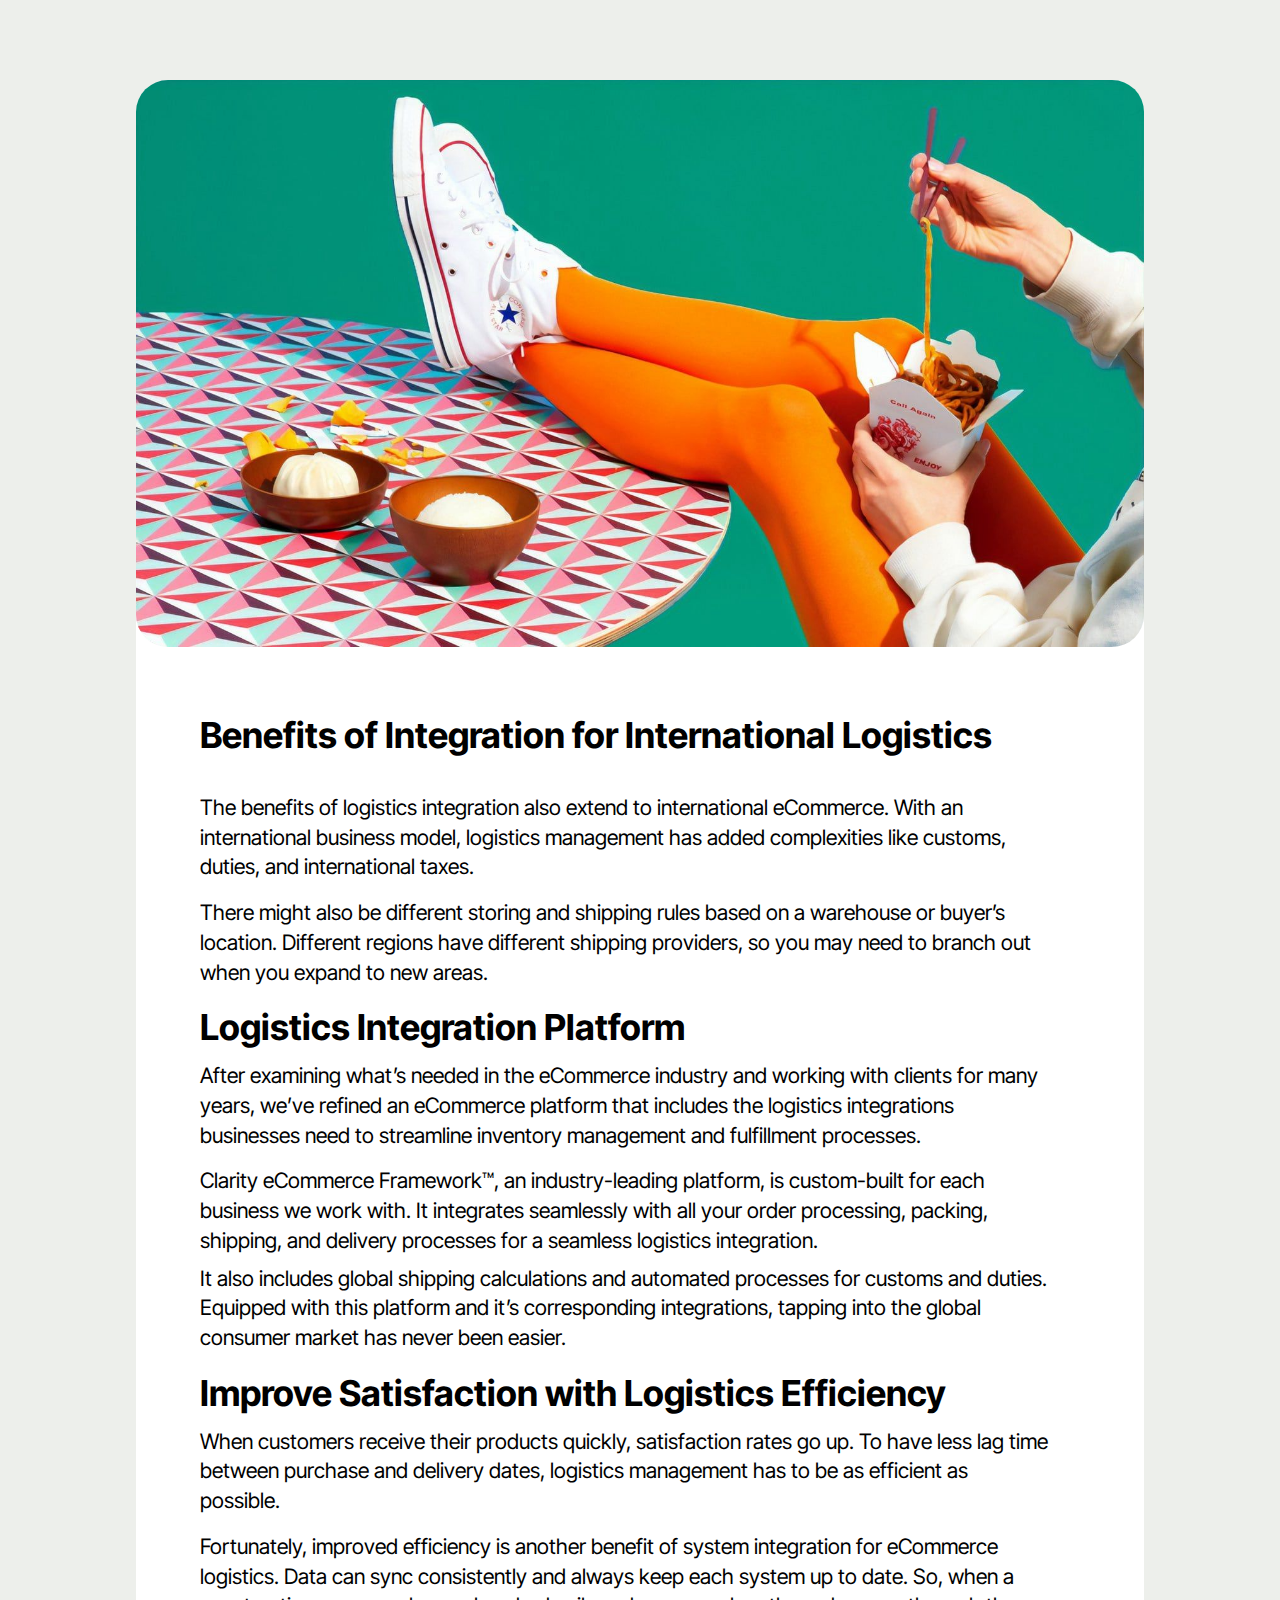
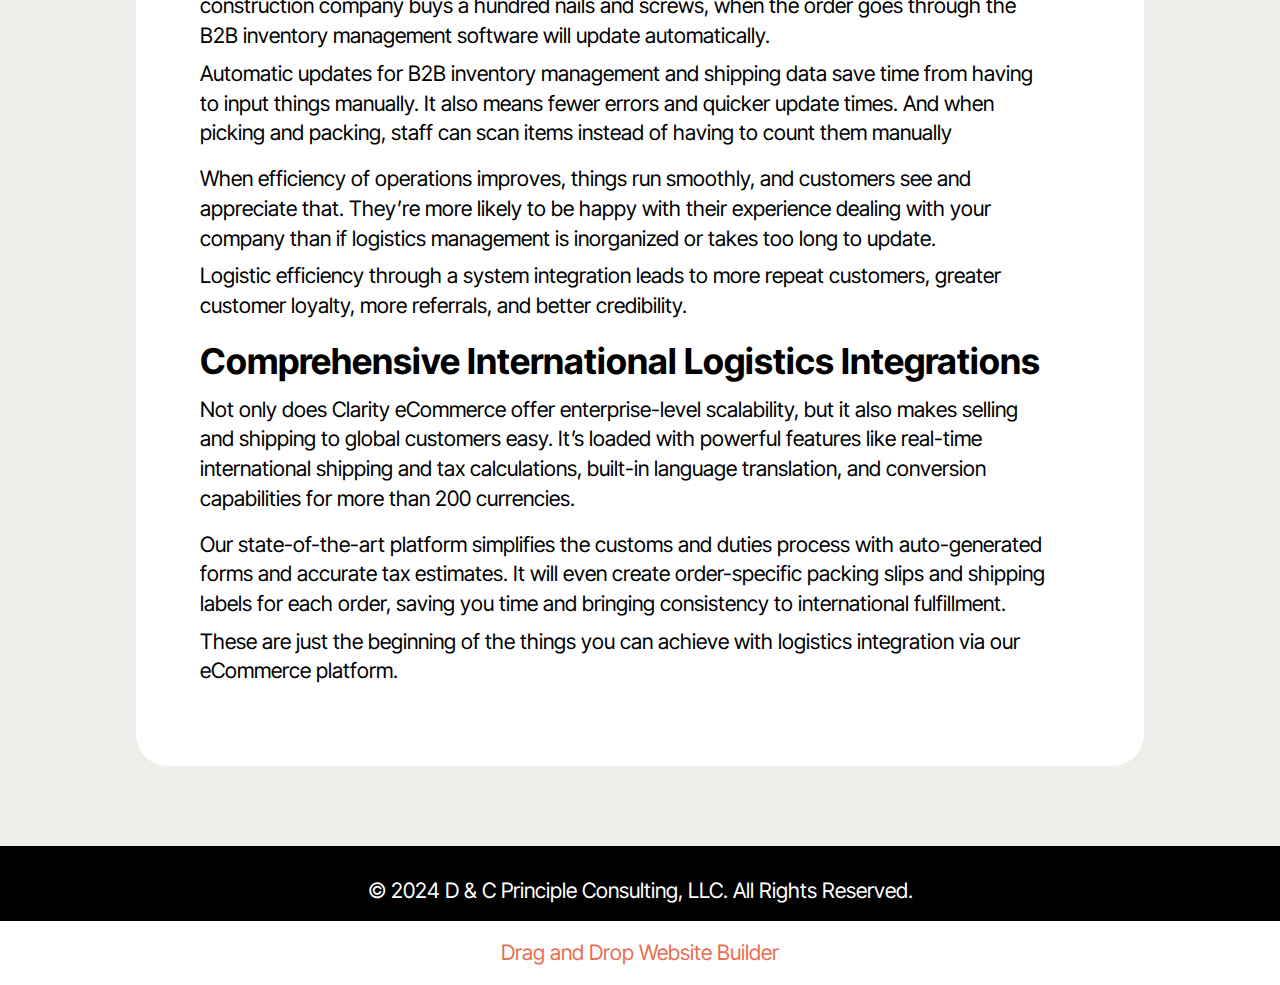
==== commit 069f2cd7: "create github pages" ====
--- a/advanced-logistics-integrations.html
+++ b/advanced-logistics-integrations.html
@@ -18,7 +18,7 @@
   <link rel="stylesheet" href="assets/theme/css/style.css">
   <link rel="preload" href="https://fonts.googleapis.com/css2?family=Inter+Tight:wght@400;700&display=swap&display=swap" as="style" onload="this.onload=null;this.rel='stylesheet'">
   <noscript><link rel="stylesheet" href="https://fonts.googleapis.com/css2?family=Inter+Tight:wght@400;700&display=swap&display=swap"></noscript>
-  <link rel="preload" as="style" href="assets/mobirise/css/mbr-additional.css?v=Qonl79"><link rel="stylesheet" href="assets/mobirise/css/mbr-additional.css?v=Qonl79" type="text/css">
+  <link rel="preload" as="style" href="assets/mobirise/css/mbr-additional.css?v=pXea0W"><link rel="stylesheet" href="assets/mobirise/css/mbr-additional.css?v=pXea0W" type="text/css">
 
   
   
@@ -123,7 +123,7 @@
             </div>
         </div>
     </div>
-</section><section class="display-7" style="padding: 0;align-items: center;justify-content: center;flex-wrap: wrap;    align-content: center;display: flex;position: relative;height: 4rem;"><a href="https://mobiri.se/3142931" style="flex: 1 1;height: 4rem;position: absolute;width: 100%;z-index: 1;"><img alt="" style="height: 4rem;" src="[data-uri]"></a><p style="margin: 0;text-align: center;" class="display-7">&#8204;</p><a style="z-index:1" href="https://mobirise.com/builder/ai-website-generator.html">AI Website Generator</a></section><script src="assets/bootstrap/js/bootstrap.bundle.min.js"></script>  <script src="assets/smoothscroll/smooth-scroll.js"></script>  <script src="assets/ytplayer/index.js"></script>  <script src="assets/theme/js/script.js"></script>  
+</section><section class="display-7" style="padding: 0;align-items: center;justify-content: center;flex-wrap: wrap;    align-content: center;display: flex;position: relative;height: 4rem;"><a href="https://mobiri.se/3142931" style="flex: 1 1;height: 4rem;position: absolute;width: 100%;z-index: 1;"><img alt="" style="height: 4rem;" src="[data-uri]"></a><p style="margin: 0;text-align: center;" class="display-7">&#8204;</p><a style="z-index:1" href="https://mobirise.com/drag-drop-website-builder.html">Drag and Drop Website Builder</a></section><script src="assets/bootstrap/js/bootstrap.bundle.min.js"></script>  <script src="assets/smoothscroll/smooth-scroll.js"></script>  <script src="assets/ytplayer/index.js"></script>  <script src="assets/theme/js/script.js"></script>  
   
   
 </body>
--- a/assets/mobirise/css/mbr-additional.css
+++ b/assets/mobirise/css/mbr-additional.css
@@ -891,63 +891,75 @@
 .cid-u3zpwUT4Rx .mbr-section-title {
   color: #000000;
 }
-.cid-u3ztksTZSl {
+.cid-u5N3dxiLew {
   padding-top: 6rem;
   padding-bottom: 6rem;
   background-color: #edefeb;
 }
-.cid-u3ztksTZSl .mbr-fallback-image.disabled {
-  display: none;
-}
-.cid-u3ztksTZSl .mbr-fallback-image {
-  display: block;
-  background-size: cover;
-  background-position: center center;
-  width: 100%;
-  height: 100%;
+.cid-u5N3dxiLew .mbr-text {
+  color: #000000;
+}
+.cid-u5N3dxiLew .mbr-section-subtitle {
+  color: #000000;
+}
+.cid-u5N3dxiLew .mbr-section-title {
+  color: #000000;
+  text-align: center;
+}
+.cid-u5N3dxiLew .mbr-text,
+.cid-u5N3dxiLew .item .mbr-section-btn {
+  text-align: left;
+}
+.cid-u5N3dxiLew .item-wrapper {
+  background: #ffffff;
+  margin-bottom: 2rem;
+}
+@media (max-width: 767px) {
+  .cid-u5N3dxiLew .item-wrapper {
+    padding: 2rem 1.5rem;
+    margin-bottom: 1rem;
+  }
+}
+@media (min-width: 768px) and (max-width: 991px) {
+  .cid-u5N3dxiLew .item-wrapper {
+    padding: 2.25rem;
+  }
+}
+@media (min-width: 992px) {
+  .cid-u5N3dxiLew .item-wrapper {
+    padding: 4rem;
+  }
+}
+.cid-u5N3dxiLew .counter-container ul {
+  margin: 0;
+  padding-left: 2.25rem;
+  list-style: none;
+}
+.cid-u5N3dxiLew .counter-container ul li {
+  position: relative;
+  list-style: none;
+  margin-bottom: 1rem;
+}
+.cid-u5N3dxiLew .counter-container ul li:before {
   position: absolute;
-  top: 0;
-}
-.cid-u3ztksTZSl .card-wrapper {
-  background: #ffffff;
-  padding: 2.5rem;
-}
-@media (max-width: 992px) {
-  .cid-u3ztksTZSl .card-wrapper {
-    margin-bottom: 2rem;
-  }
-}
-@media (max-width: 767px) {
-  .cid-u3ztksTZSl .card-wrapper {
-    padding: 1.5rem;
-  }
-}
-.cid-u3ztksTZSl .row {
-  justify-content: space-between;
-}
-.cid-u5MLlfG9u8 {
-  padding-top: 6rem;
-  padding-bottom: 6rem;
-  background-color: #ffffff;
-}
-.cid-u5MLlfG9u8 .mbr-text {
-  color: #000000;
-  text-align: left;
-}
-.cid-u5MLlfG9u8 .mbr-section-subtitle {
-  color: #000000;
-  text-align: left;
-}
-.cid-u5MLlfG9u8 .mbr-section-title {
-  text-align: left;
-  color: #000000;
-}
-.cid-u5MLlfG9u8 .mbr-card-title {
-  color: #000000;
-  text-align: left;
-}
-.cid-u5MLlfG9u8 .mbr-card-subtitle {
-  color: #000000;
+  left: -1.5em;
+  content: "";
+  display: flex;
+  justify-content: center;
+  align-items: center;
+  color: #9fe870;
+  background-color: #9fe870;
+  width: 0.5em;
+  height: 0.5em;
+  top: 0.4em;
+  border-radius: 50%;
+}
+.cid-u5N3dxiLew .mbr-text UL {
+  text-align: left;
+}
+.cid-u5N3dxiLew .mbr-card-subtitle {
+  color: #232323;
+  text-align: left;
 }
 .cid-u3zpELSMVk {
   padding-top: 8rem;
@@ -1157,60 +1169,6 @@
   padding-bottom: 15px;
   background-color: #000000;
   overflow: hidden;
-}
-.cid-u5MLlzwe6f {
-  padding-top: 5rem;
-  padding-bottom: 5rem;
-  background-color: #edefeb;
-}
-.cid-u5MLlzwe6f .mbr-fallback-image.disabled {
-  display: none;
-}
-.cid-u5MLlzwe6f .mbr-fallback-image {
-  display: block;
-  background-size: cover;
-  background-position: center center;
-  width: 100%;
-  height: 100%;
-  position: absolute;
-  top: 0;
-}
-.cid-u5MLlzwe6f .card-wrapper {
-  background: #ffffff;
-}
-@media (max-width: 767px) {
-  .cid-u5MLlzwe6f .card-wrapper {
-    padding: 2rem 1.5rem;
-  }
-}
-@media (min-width: 768px) and (max-width: 991px) {
-  .cid-u5MLlzwe6f .card-wrapper {
-    padding: 2.25rem;
-  }
-}
-@media (min-width: 992px) {
-  .cid-u5MLlzwe6f .card-wrapper {
-    padding: 4rem;
-  }
-}
-.cid-u5MLlzwe6f .mbr-text,
-.cid-u5MLlzwe6f .mbr-section-btn {
-  color: #000000;
-  text-align: left;
-}
-.cid-u5MLlzwe6f .card-title,
-.cid-u5MLlzwe6f .card-box {
-  text-align: left;
-  color: #000000;
-}
-.cid-u5MLlzwe6f .mbr-section-subtitle {
-  text-align: left;
-}
-.cid-u5MLlzwe6f .mbr-text {
-  text-align: left;
-}
-.cid-u5MLlzwe6f .mbr-card-title {
-  text-align: left;
 }
 .cid-u3zcFJZE2O {
   display: flex;
--- a/assets/mobirise/css/mbr-additional.css
+++ b/assets/mobirise/css/mbr-additional.css
@@ -891,63 +891,75 @@
 .cid-u3zpwUT4Rx .mbr-section-title {
   color: #000000;
 }
-.cid-u3ztksTZSl {
+.cid-u5N3dxiLew {
   padding-top: 6rem;
   padding-bottom: 6rem;
   background-color: #edefeb;
 }
-.cid-u3ztksTZSl .mbr-fallback-image.disabled {
-  display: none;
-}
-.cid-u3ztksTZSl .mbr-fallback-image {
-  display: block;
-  background-size: cover;
-  background-position: center center;
-  width: 100%;
-  height: 100%;
+.cid-u5N3dxiLew .mbr-text {
+  color: #000000;
+}
+.cid-u5N3dxiLew .mbr-section-subtitle {
+  color: #000000;
+}
+.cid-u5N3dxiLew .mbr-section-title {
+  color: #000000;
+  text-align: center;
+}
+.cid-u5N3dxiLew .mbr-text,
+.cid-u5N3dxiLew .item .mbr-section-btn {
+  text-align: left;
+}
+.cid-u5N3dxiLew .item-wrapper {
+  background: #ffffff;
+  margin-bottom: 2rem;
+}
+@media (max-width: 767px) {
+  .cid-u5N3dxiLew .item-wrapper {
+    padding: 2rem 1.5rem;
+    margin-bottom: 1rem;
+  }
+}
+@media (min-width: 768px) and (max-width: 991px) {
+  .cid-u5N3dxiLew .item-wrapper {
+    padding: 2.25rem;
+  }
+}
+@media (min-width: 992px) {
+  .cid-u5N3dxiLew .item-wrapper {
+    padding: 4rem;
+  }
+}
+.cid-u5N3dxiLew .counter-container ul {
+  margin: 0;
+  padding-left: 2.25rem;
+  list-style: none;
+}
+.cid-u5N3dxiLew .counter-container ul li {
+  position: relative;
+  list-style: none;
+  margin-bottom: 1rem;
+}
+.cid-u5N3dxiLew .counter-container ul li:before {
   position: absolute;
-  top: 0;
-}
-.cid-u3ztksTZSl .card-wrapper {
-  background: #ffffff;
-  padding: 2.5rem;
-}
-@media (max-width: 992px) {
-  .cid-u3ztksTZSl .card-wrapper {
-    margin-bottom: 2rem;
-  }
-}
-@media (max-width: 767px) {
-  .cid-u3ztksTZSl .card-wrapper {
-    padding: 1.5rem;
-  }
-}
-.cid-u3ztksTZSl .row {
-  justify-content: space-between;
-}
-.cid-u5MLlfG9u8 {
-  padding-top: 6rem;
-  padding-bottom: 6rem;
-  background-color: #ffffff;
-}
-.cid-u5MLlfG9u8 .mbr-text {
-  color: #000000;
-  text-align: left;
-}
-.cid-u5MLlfG9u8 .mbr-section-subtitle {
-  color: #000000;
-  text-align: left;
-}
-.cid-u5MLlfG9u8 .mbr-section-title {
-  text-align: left;
-  color: #000000;
-}
-.cid-u5MLlfG9u8 .mbr-card-title {
-  color: #000000;
-  text-align: left;
-}
-.cid-u5MLlfG9u8 .mbr-card-subtitle {
-  color: #000000;
+  left: -1.5em;
+  content: "";
+  display: flex;
+  justify-content: center;
+  align-items: center;
+  color: #9fe870;
+  background-color: #9fe870;
+  width: 0.5em;
+  height: 0.5em;
+  top: 0.4em;
+  border-radius: 50%;
+}
+.cid-u5N3dxiLew .mbr-text UL {
+  text-align: left;
+}
+.cid-u5N3dxiLew .mbr-card-subtitle {
+  color: #232323;
+  text-align: left;
 }
 .cid-u3zpELSMVk {
   padding-top: 8rem;
@@ -1157,60 +1169,6 @@
   padding-bottom: 15px;
   background-color: #000000;
   overflow: hidden;
-}
-.cid-u5MLlzwe6f {
-  padding-top: 5rem;
-  padding-bottom: 5rem;
-  background-color: #edefeb;
-}
-.cid-u5MLlzwe6f .mbr-fallback-image.disabled {
-  display: none;
-}
-.cid-u5MLlzwe6f .mbr-fallback-image {
-  display: block;
-  background-size: cover;
-  background-position: center center;
-  width: 100%;
-  height: 100%;
-  position: absolute;
-  top: 0;
-}
-.cid-u5MLlzwe6f .card-wrapper {
-  background: #ffffff;
-}
-@media (max-width: 767px) {
-  .cid-u5MLlzwe6f .card-wrapper {
-    padding: 2rem 1.5rem;
-  }
-}
-@media (min-width: 768px) and (max-width: 991px) {
-  .cid-u5MLlzwe6f .card-wrapper {
-    padding: 2.25rem;
-  }
-}
-@media (min-width: 992px) {
-  .cid-u5MLlzwe6f .card-wrapper {
-    padding: 4rem;
-  }
-}
-.cid-u5MLlzwe6f .mbr-text,
-.cid-u5MLlzwe6f .mbr-section-btn {
-  color: #000000;
-  text-align: left;
-}
-.cid-u5MLlzwe6f .card-title,
-.cid-u5MLlzwe6f .card-box {
-  text-align: left;
-  color: #000000;
-}
-.cid-u5MLlzwe6f .mbr-section-subtitle {
-  text-align: left;
-}
-.cid-u5MLlzwe6f .mbr-text {
-  text-align: left;
-}
-.cid-u5MLlzwe6f .mbr-card-title {
-  text-align: left;
 }
 .cid-u3zcFJZE2O {
   display: flex;
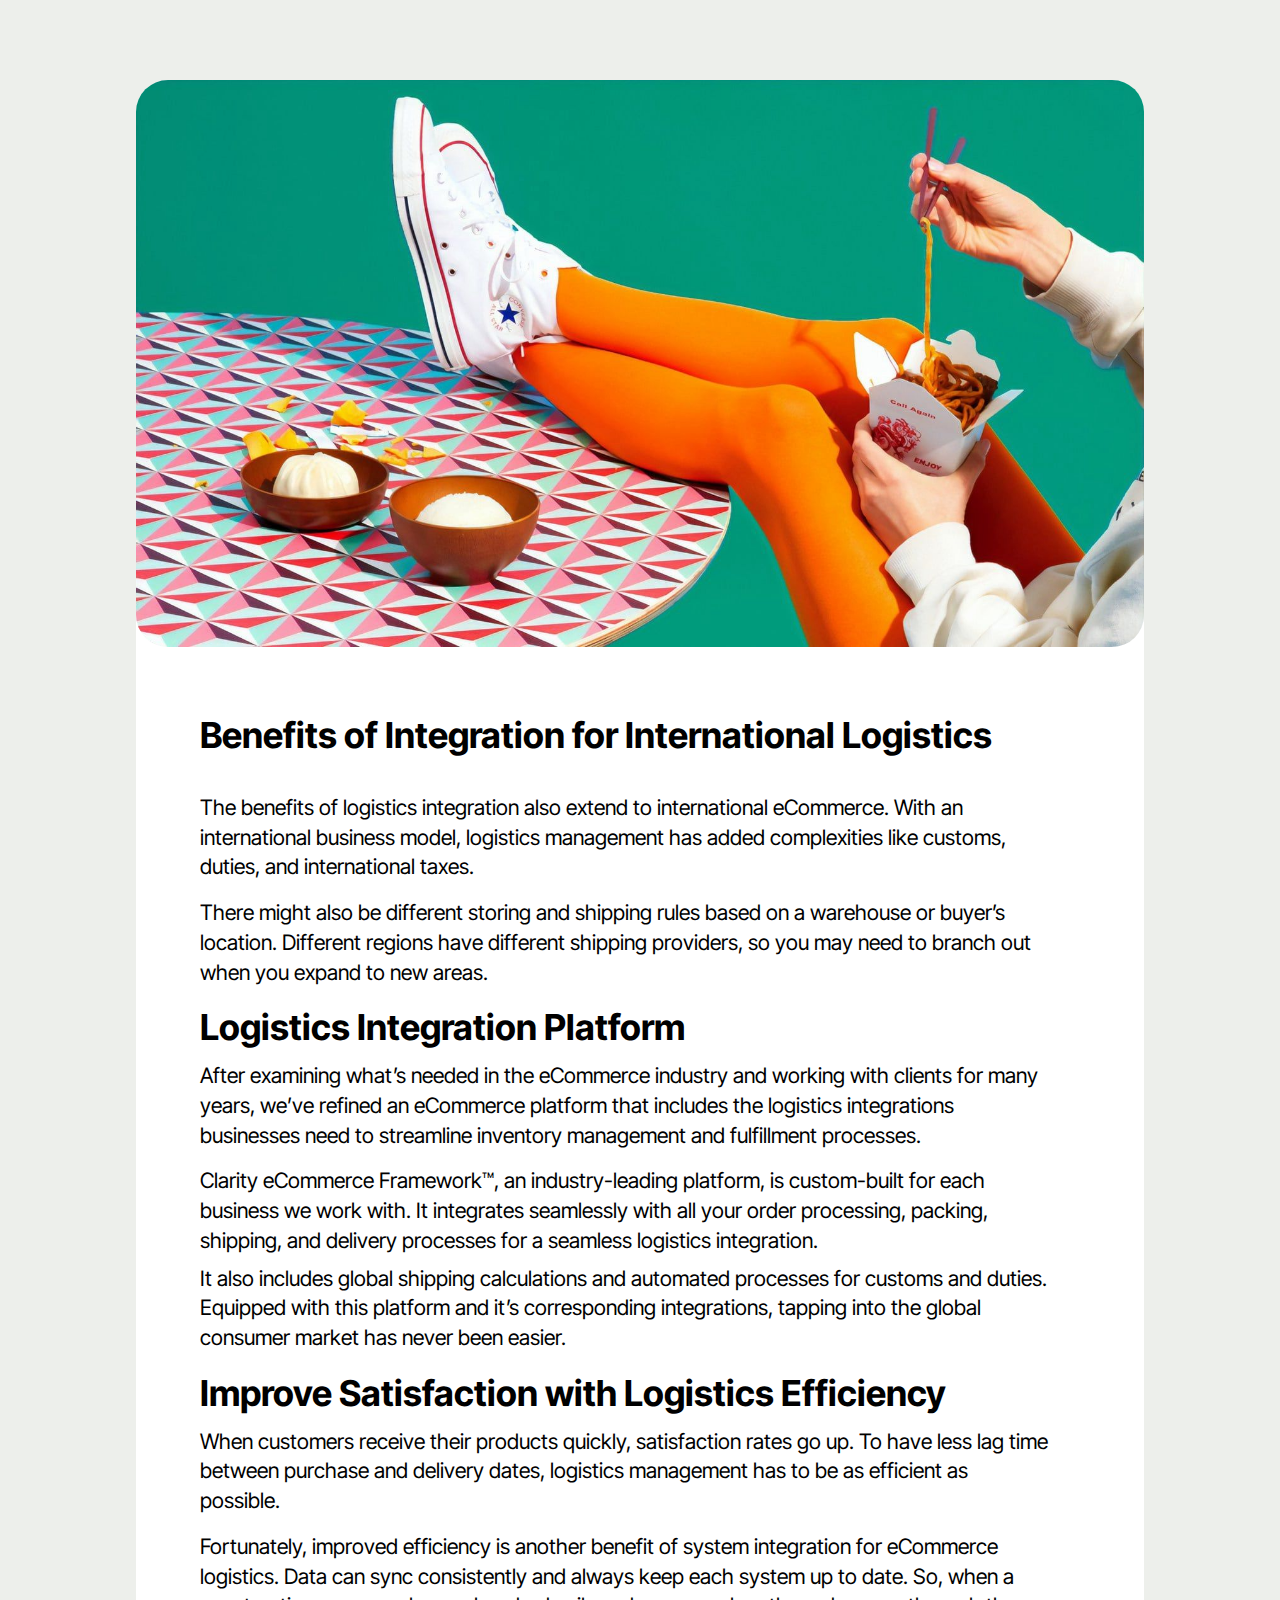
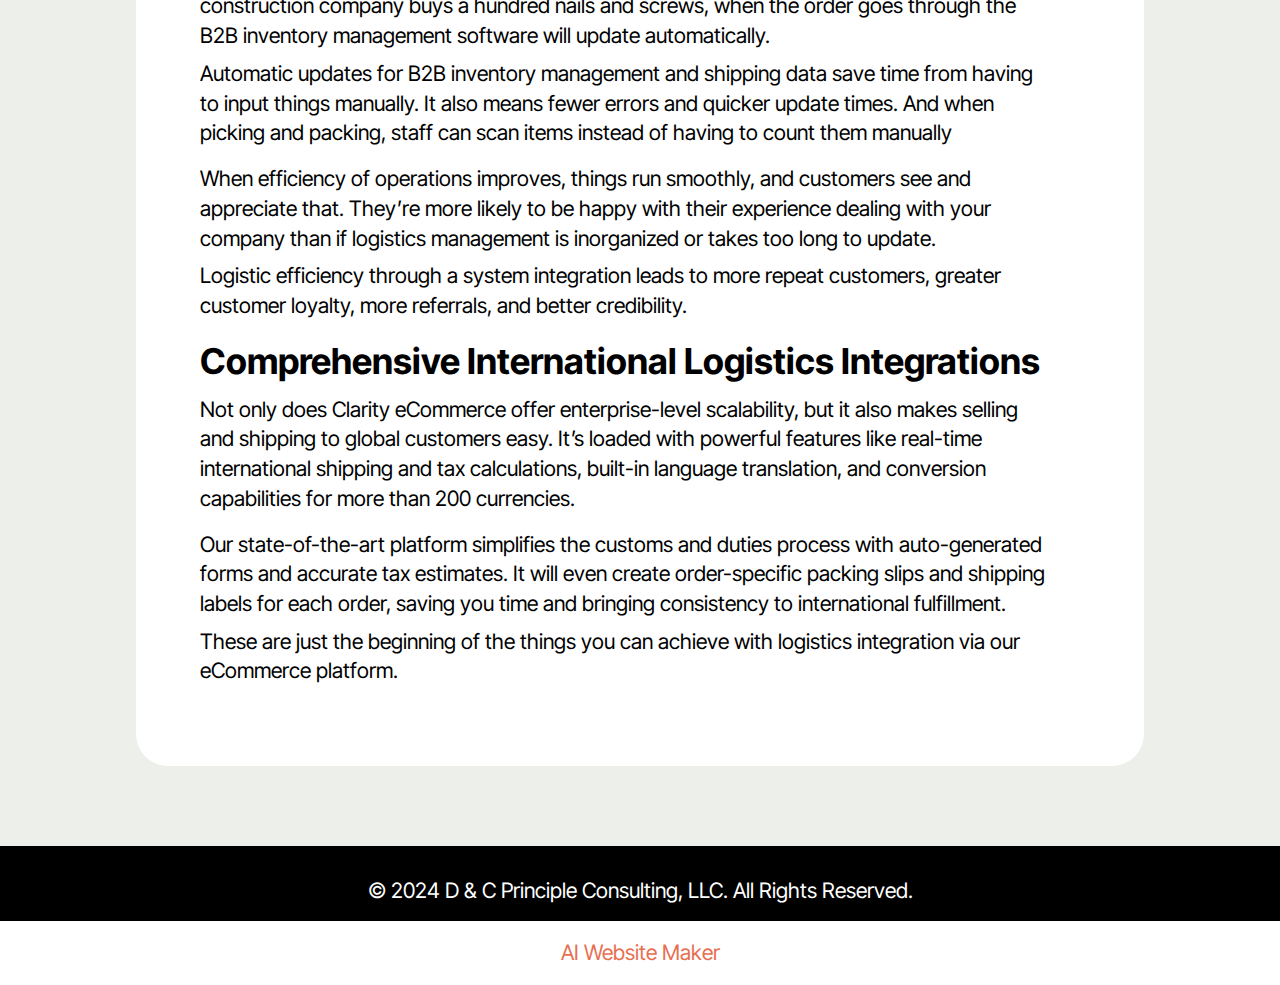
==== commit fdb2bb53: "create github pages" ====
--- a/advanced-logistics-integrations.html
+++ b/advanced-logistics-integrations.html
@@ -18,7 +18,7 @@
   <link rel="stylesheet" href="assets/theme/css/style.css">
   <link rel="preload" href="https://fonts.googleapis.com/css2?family=Inter+Tight:wght@400;700&display=swap&display=swap" as="style" onload="this.onload=null;this.rel='stylesheet'">
   <noscript><link rel="stylesheet" href="https://fonts.googleapis.com/css2?family=Inter+Tight:wght@400;700&display=swap&display=swap"></noscript>
-  <link rel="preload" as="style" href="assets/mobirise/css/mbr-additional.css?v=pXea0W"><link rel="stylesheet" href="assets/mobirise/css/mbr-additional.css?v=pXea0W" type="text/css">
+  <link rel="preload" as="style" href="assets/mobirise/css/mbr-additional.css?v=9dO9jL"><link rel="stylesheet" href="assets/mobirise/css/mbr-additional.css?v=9dO9jL" type="text/css">
 
   
   
@@ -123,7 +123,7 @@
             </div>
         </div>
     </div>
-</section><section class="display-7" style="padding: 0;align-items: center;justify-content: center;flex-wrap: wrap;    align-content: center;display: flex;position: relative;height: 4rem;"><a href="https://mobiri.se/3142931" style="flex: 1 1;height: 4rem;position: absolute;width: 100%;z-index: 1;"><img alt="" style="height: 4rem;" src="[data-uri]"></a><p style="margin: 0;text-align: center;" class="display-7">&#8204;</p><a style="z-index:1" href="https://mobirise.com/drag-drop-website-builder.html">Drag and Drop Website Builder</a></section><script src="assets/bootstrap/js/bootstrap.bundle.min.js"></script>  <script src="assets/smoothscroll/smooth-scroll.js"></script>  <script src="assets/ytplayer/index.js"></script>  <script src="assets/theme/js/script.js"></script>  
+</section><section class="display-7" style="padding: 0;align-items: center;justify-content: center;flex-wrap: wrap;    align-content: center;display: flex;position: relative;height: 4rem;"><a href="https://mobiri.se/3142931" style="flex: 1 1;height: 4rem;position: absolute;width: 100%;z-index: 1;"><img alt="" style="height: 4rem;" src="[data-uri]"></a><p style="margin: 0;text-align: center;" class="display-7">&#8204;</p><a style="z-index:1" href="https://mobirise.com/builder/ai-website-maker.html">AI Website Maker</a></section><script src="assets/bootstrap/js/bootstrap.bundle.min.js"></script>  <script src="assets/smoothscroll/smooth-scroll.js"></script>  <script src="assets/ytplayer/index.js"></script>  <script src="assets/theme/js/script.js"></script>  
   
   
 </body>
--- a/assets/mobirise/css/mbr-additional.css
+++ b/assets/mobirise/css/mbr-additional.css
@@ -890,6 +890,69 @@
 }
 .cid-u3zpwUT4Rx .mbr-section-title {
   color: #000000;
+}
+.cid-u3zpELSMVk {
+  padding-top: 8rem;
+  padding-bottom: 8rem;
+  background-color: #edefeb;
+}
+.cid-u3zpELSMVk .mbr-fallback-image.disabled {
+  display: none;
+}
+.cid-u3zpELSMVk .mbr-fallback-image {
+  display: block;
+  background-size: cover;
+  background-position: center center;
+  width: 100%;
+  height: 100%;
+  position: absolute;
+  top: 0;
+}
+.cid-u3zpELSMVk .card-wrapper {
+  overflow: hidden;
+  background: #ffffff;
+}
+.cid-u3zpELSMVk .text-wrapper {
+  padding: 4rem 3rem;
+}
+@media (min-width: 768px) and (max-width: 991px) {
+  .cid-u3zpELSMVk .text-wrapper {
+    padding: 2.25rem;
+  }
+}
+@media (max-width: 767px) {
+  .cid-u3zpELSMVk .text-wrapper {
+    padding: 1.5rem;
+  }
+}
+.cid-u3zpELSMVk .row {
+  align-items: center;
+  margin-right: -1rem;
+  margin-left: -1rem;
+}
+.cid-u3zpELSMVk .image-wrapper {
+  padding: 0 1rem;
+}
+.cid-u3zpELSMVk img,
+.cid-u3zpELSMVk .image-wrapper {
+  height: 600px;
+  object-fit: cover;
+}
+@media (max-width: 767px) {
+  .cid-u3zpELSMVk img,
+  .cid-u3zpELSMVk .image-wrapper {
+    max-height: 350px;
+  }
+}
+.cid-u3zpELSMVk .mbr-section-title {
+  color: #000000;
+}
+.cid-u3zpELSMVk .mbr-text {
+  color: #000000;
+}
+.cid-u3zpELSMVk .mbr-text,
+.cid-u3zpELSMVk .mbr-section-btn {
+  text-align: left;
 }
 .cid-u5N3dxiLew {
   padding-top: 6rem;
@@ -959,69 +1022,6 @@
 }
 .cid-u5N3dxiLew .mbr-card-subtitle {
   color: #232323;
-  text-align: left;
-}
-.cid-u3zpELSMVk {
-  padding-top: 8rem;
-  padding-bottom: 8rem;
-  background-color: #edefeb;
-}
-.cid-u3zpELSMVk .mbr-fallback-image.disabled {
-  display: none;
-}
-.cid-u3zpELSMVk .mbr-fallback-image {
-  display: block;
-  background-size: cover;
-  background-position: center center;
-  width: 100%;
-  height: 100%;
-  position: absolute;
-  top: 0;
-}
-.cid-u3zpELSMVk .card-wrapper {
-  overflow: hidden;
-  background: #ffffff;
-}
-.cid-u3zpELSMVk .text-wrapper {
-  padding: 4rem 3rem;
-}
-@media (min-width: 768px) and (max-width: 991px) {
-  .cid-u3zpELSMVk .text-wrapper {
-    padding: 2.25rem;
-  }
-}
-@media (max-width: 767px) {
-  .cid-u3zpELSMVk .text-wrapper {
-    padding: 1.5rem;
-  }
-}
-.cid-u3zpELSMVk .row {
-  align-items: center;
-  margin-right: -1rem;
-  margin-left: -1rem;
-}
-.cid-u3zpELSMVk .image-wrapper {
-  padding: 0 1rem;
-}
-.cid-u3zpELSMVk img,
-.cid-u3zpELSMVk .image-wrapper {
-  height: 600px;
-  object-fit: cover;
-}
-@media (max-width: 767px) {
-  .cid-u3zpELSMVk img,
-  .cid-u3zpELSMVk .image-wrapper {
-    max-height: 350px;
-  }
-}
-.cid-u3zpELSMVk .mbr-section-title {
-  color: #000000;
-}
-.cid-u3zpELSMVk .mbr-text {
-  color: #000000;
-}
-.cid-u3zpELSMVk .mbr-text,
-.cid-u3zpELSMVk .mbr-section-btn {
   text-align: left;
 }
 .cid-u3o3IdrgQx {
--- a/assets/mobirise/css/mbr-additional.css
+++ b/assets/mobirise/css/mbr-additional.css
@@ -890,6 +890,69 @@
 }
 .cid-u3zpwUT4Rx .mbr-section-title {
   color: #000000;
+}
+.cid-u3zpELSMVk {
+  padding-top: 8rem;
+  padding-bottom: 8rem;
+  background-color: #edefeb;
+}
+.cid-u3zpELSMVk .mbr-fallback-image.disabled {
+  display: none;
+}
+.cid-u3zpELSMVk .mbr-fallback-image {
+  display: block;
+  background-size: cover;
+  background-position: center center;
+  width: 100%;
+  height: 100%;
+  position: absolute;
+  top: 0;
+}
+.cid-u3zpELSMVk .card-wrapper {
+  overflow: hidden;
+  background: #ffffff;
+}
+.cid-u3zpELSMVk .text-wrapper {
+  padding: 4rem 3rem;
+}
+@media (min-width: 768px) and (max-width: 991px) {
+  .cid-u3zpELSMVk .text-wrapper {
+    padding: 2.25rem;
+  }
+}
+@media (max-width: 767px) {
+  .cid-u3zpELSMVk .text-wrapper {
+    padding: 1.5rem;
+  }
+}
+.cid-u3zpELSMVk .row {
+  align-items: center;
+  margin-right: -1rem;
+  margin-left: -1rem;
+}
+.cid-u3zpELSMVk .image-wrapper {
+  padding: 0 1rem;
+}
+.cid-u3zpELSMVk img,
+.cid-u3zpELSMVk .image-wrapper {
+  height: 600px;
+  object-fit: cover;
+}
+@media (max-width: 767px) {
+  .cid-u3zpELSMVk img,
+  .cid-u3zpELSMVk .image-wrapper {
+    max-height: 350px;
+  }
+}
+.cid-u3zpELSMVk .mbr-section-title {
+  color: #000000;
+}
+.cid-u3zpELSMVk .mbr-text {
+  color: #000000;
+}
+.cid-u3zpELSMVk .mbr-text,
+.cid-u3zpELSMVk .mbr-section-btn {
+  text-align: left;
 }
 .cid-u5N3dxiLew {
   padding-top: 6rem;
@@ -959,69 +1022,6 @@
 }
 .cid-u5N3dxiLew .mbr-card-subtitle {
   color: #232323;
-  text-align: left;
-}
-.cid-u3zpELSMVk {
-  padding-top: 8rem;
-  padding-bottom: 8rem;
-  background-color: #edefeb;
-}
-.cid-u3zpELSMVk .mbr-fallback-image.disabled {
-  display: none;
-}
-.cid-u3zpELSMVk .mbr-fallback-image {
-  display: block;
-  background-size: cover;
-  background-position: center center;
-  width: 100%;
-  height: 100%;
-  position: absolute;
-  top: 0;
-}
-.cid-u3zpELSMVk .card-wrapper {
-  overflow: hidden;
-  background: #ffffff;
-}
-.cid-u3zpELSMVk .text-wrapper {
-  padding: 4rem 3rem;
-}
-@media (min-width: 768px) and (max-width: 991px) {
-  .cid-u3zpELSMVk .text-wrapper {
-    padding: 2.25rem;
-  }
-}
-@media (max-width: 767px) {
-  .cid-u3zpELSMVk .text-wrapper {
-    padding: 1.5rem;
-  }
-}
-.cid-u3zpELSMVk .row {
-  align-items: center;
-  margin-right: -1rem;
-  margin-left: -1rem;
-}
-.cid-u3zpELSMVk .image-wrapper {
-  padding: 0 1rem;
-}
-.cid-u3zpELSMVk img,
-.cid-u3zpELSMVk .image-wrapper {
-  height: 600px;
-  object-fit: cover;
-}
-@media (max-width: 767px) {
-  .cid-u3zpELSMVk img,
-  .cid-u3zpELSMVk .image-wrapper {
-    max-height: 350px;
-  }
-}
-.cid-u3zpELSMVk .mbr-section-title {
-  color: #000000;
-}
-.cid-u3zpELSMVk .mbr-text {
-  color: #000000;
-}
-.cid-u3zpELSMVk .mbr-text,
-.cid-u3zpELSMVk .mbr-section-btn {
   text-align: left;
 }
 .cid-u3o3IdrgQx {
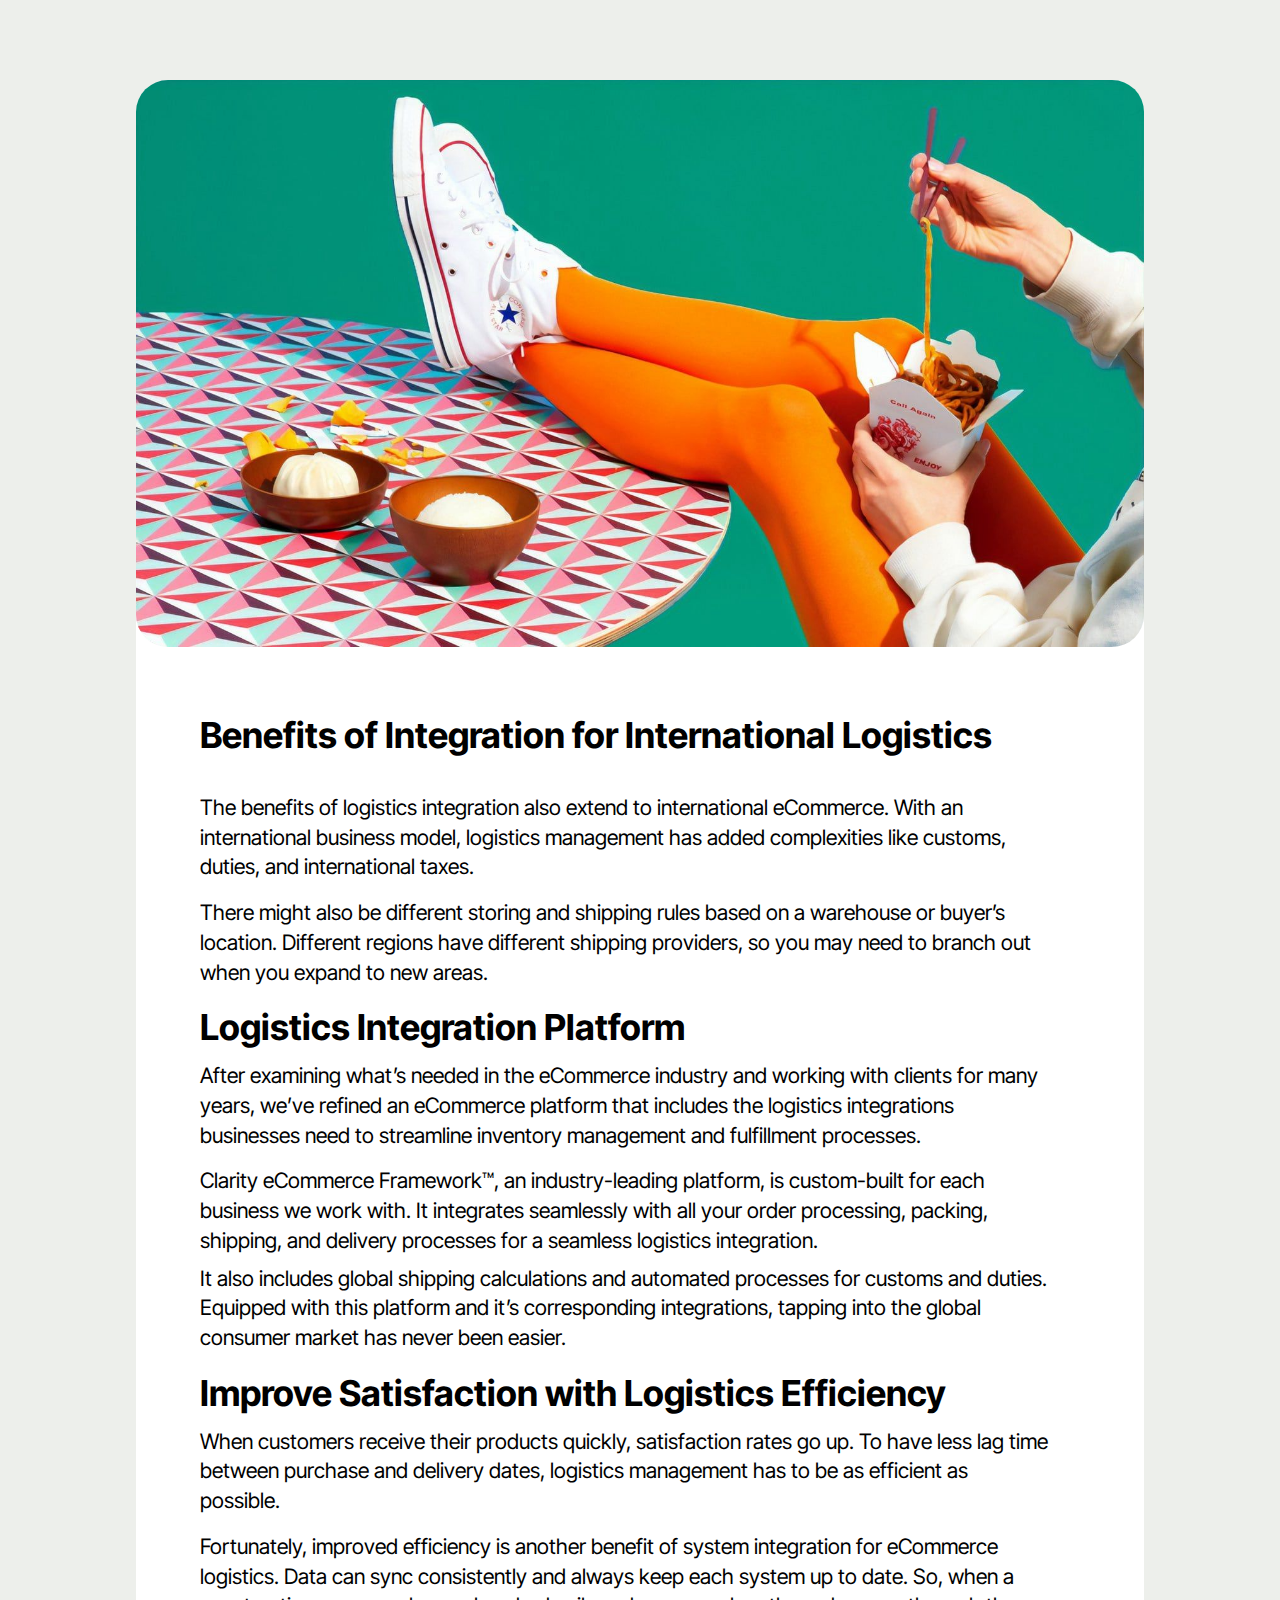
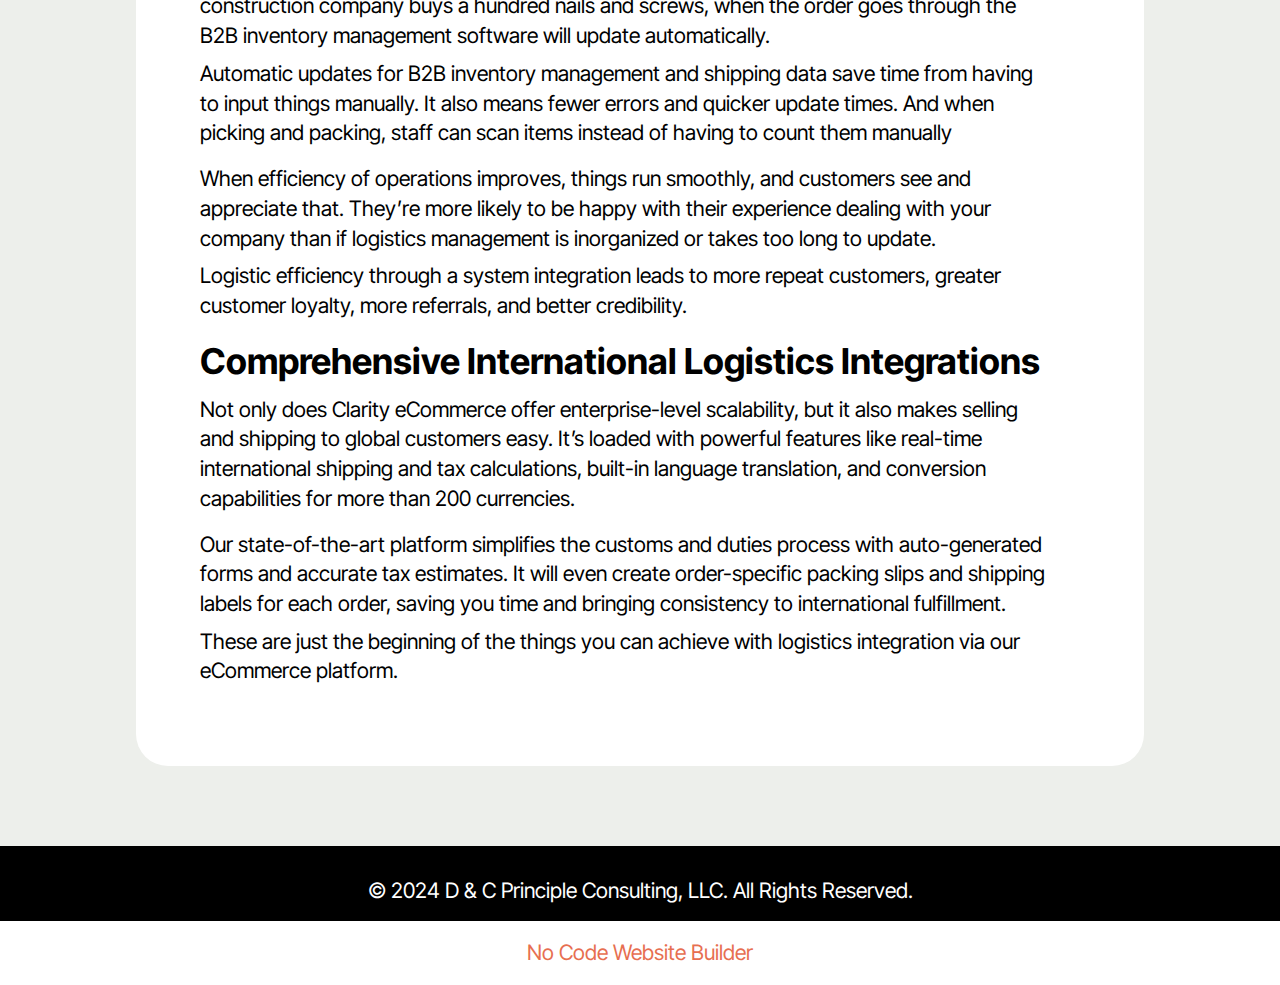
==== commit 62af3693: "create github pages" ====
--- a/advanced-logistics-integrations.html
+++ b/advanced-logistics-integrations.html
@@ -18,7 +18,7 @@
   <link rel="stylesheet" href="assets/theme/css/style.css">
   <link rel="preload" href="https://fonts.googleapis.com/css2?family=Inter+Tight:wght@400;700&display=swap&display=swap" as="style" onload="this.onload=null;this.rel='stylesheet'">
   <noscript><link rel="stylesheet" href="https://fonts.googleapis.com/css2?family=Inter+Tight:wght@400;700&display=swap&display=swap"></noscript>
-  <link rel="preload" as="style" href="assets/mobirise/css/mbr-additional.css?v=9dO9jL"><link rel="stylesheet" href="assets/mobirise/css/mbr-additional.css?v=9dO9jL" type="text/css">
+  <link rel="preload" as="style" href="assets/mobirise/css/mbr-additional.css?v=MYs01n"><link rel="stylesheet" href="assets/mobirise/css/mbr-additional.css?v=MYs01n" type="text/css">
 
   
   
@@ -123,7 +123,7 @@
             </div>
         </div>
     </div>
-</section><section class="display-7" style="padding: 0;align-items: center;justify-content: center;flex-wrap: wrap;    align-content: center;display: flex;position: relative;height: 4rem;"><a href="https://mobiri.se/3142931" style="flex: 1 1;height: 4rem;position: absolute;width: 100%;z-index: 1;"><img alt="" style="height: 4rem;" src="[data-uri]"></a><p style="margin: 0;text-align: center;" class="display-7">&#8204;</p><a style="z-index:1" href="https://mobirise.com/builder/ai-website-maker.html">AI Website Maker</a></section><script src="assets/bootstrap/js/bootstrap.bundle.min.js"></script>  <script src="assets/smoothscroll/smooth-scroll.js"></script>  <script src="assets/ytplayer/index.js"></script>  <script src="assets/theme/js/script.js"></script>  
+</section><section class="display-7" style="padding: 0;align-items: center;justify-content: center;flex-wrap: wrap;    align-content: center;display: flex;position: relative;height: 4rem;"><a href="https://mobiri.se/3142931" style="flex: 1 1;height: 4rem;position: absolute;width: 100%;z-index: 1;"><img alt="" style="height: 4rem;" src="[data-uri]"></a><p style="margin: 0;text-align: center;" class="display-7">&#8204;</p><a style="z-index:1" href="https://mobirise.com/builder/no-code-website-builder.html">No Code Website Builder</a></section><script src="assets/bootstrap/js/bootstrap.bundle.min.js"></script>  <script src="assets/smoothscroll/smooth-scroll.js"></script>  <script src="assets/ytplayer/index.js"></script>  <script src="assets/theme/js/script.js"></script>  
   
   
 </body>
--- a/assets/mobirise/css/mbr-additional.css
+++ b/assets/mobirise/css/mbr-additional.css
@@ -957,7 +957,7 @@
 .cid-u5N3dxiLew {
   padding-top: 6rem;
   padding-bottom: 6rem;
-  background-color: #edefeb;
+  background-color: #eeefeb;
 }
 .cid-u5N3dxiLew .mbr-text {
   color: #000000;
--- a/assets/mobirise/css/mbr-additional.css
+++ b/assets/mobirise/css/mbr-additional.css
@@ -957,7 +957,7 @@
 .cid-u5N3dxiLew {
   padding-top: 6rem;
   padding-bottom: 6rem;
-  background-color: #edefeb;
+  background-color: #eeefeb;
 }
 .cid-u5N3dxiLew .mbr-text {
   color: #000000;
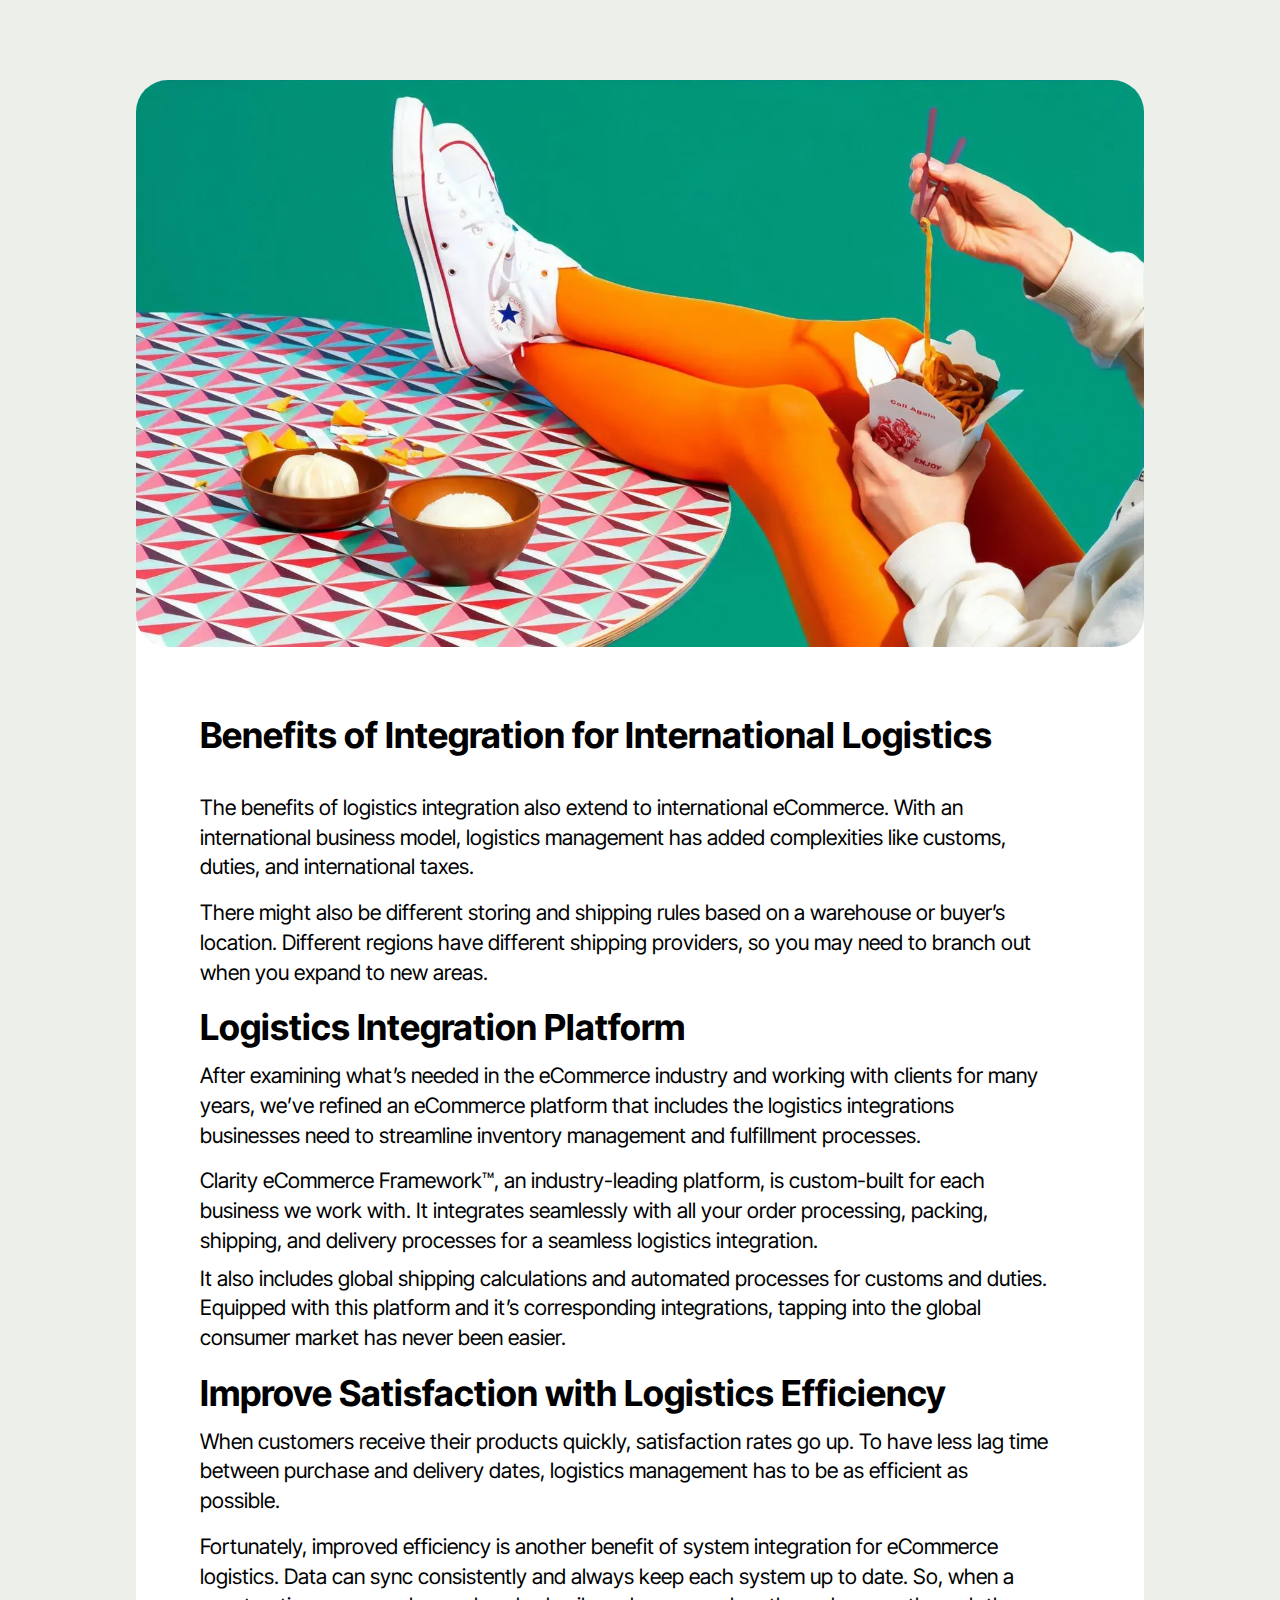
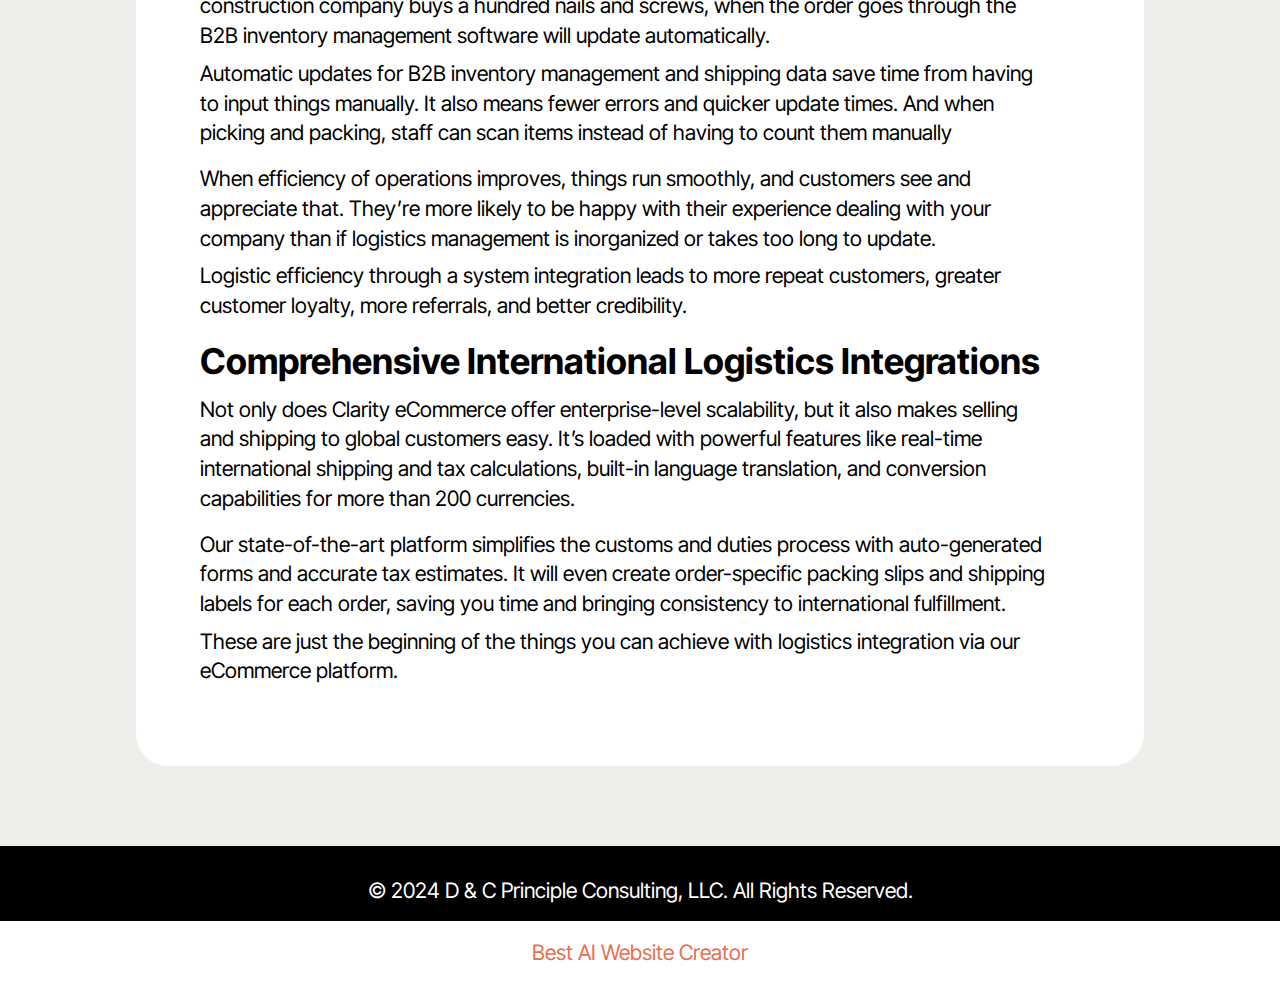
==== commit 33015835: "create github pages" ====
--- a/advanced-logistics-integrations.html
+++ b/advanced-logistics-integrations.html
@@ -18,13 +18,27 @@
   <link rel="stylesheet" href="assets/theme/css/style.css">
   <link rel="preload" href="https://fonts.googleapis.com/css2?family=Inter+Tight:wght@400;700&display=swap&display=swap" as="style" onload="this.onload=null;this.rel='stylesheet'">
   <noscript><link rel="stylesheet" href="https://fonts.googleapis.com/css2?family=Inter+Tight:wght@400;700&display=swap&display=swap"></noscript>
-  <link rel="preload" as="style" href="assets/mobirise/css/mbr-additional.css?v=MYs01n"><link rel="stylesheet" href="assets/mobirise/css/mbr-additional.css?v=MYs01n" type="text/css">
+  <link rel="preload" as="style" href="assets/mobirise/css/mbr-additional.css?v=J2jYU2"><link rel="stylesheet" href="assets/mobirise/css/mbr-additional.css?v=J2jYU2" type="text/css">
 
   
   
   
 </head>
 <body>
+
+<!-- Analytics -->
+<!-- Google tag (gtag.js) -->
+<script async src="https://www.googletagmanager.com/gtag/js?id=G-ZE550KCKSK"></script>
+<script>
+  window.dataLayer = window.dataLayer || [];
+  function gtag(){dataLayer.push(arguments);}
+  gtag('js', new Date());
+
+  gtag('config', 'G-ZE550KCKSK');
+</script>
+<!-- /Analytics -->
+
+
   
   <section data-bs-version="5.1" class="article8 cid-u3twpdxY1u" id="article08-3">
   
@@ -36,7 +50,7 @@
       <div class="card col-md-12 col-lg-10">
         <div class="card-wrapper">
           <div class="image-wrapper d-flex justify-content-center mb-4">
-            <img src="assets/images/11.jpg" alt="Mobirise Website Builder">
+            <img src="assets/images/11.webp" alt="Mobirise Website Builder">
           </div>
           <div class="card-content-text">
             <h3 class="card-title mbr-fonts-style mbr-white mt-3 mb-4 display-5"><strong>Benefits of Integration for International Logistics</strong></h3>
@@ -123,7 +137,7 @@
             </div>
         </div>
     </div>
-</section><section class="display-7" style="padding: 0;align-items: center;justify-content: center;flex-wrap: wrap;    align-content: center;display: flex;position: relative;height: 4rem;"><a href="https://mobiri.se/3142931" style="flex: 1 1;height: 4rem;position: absolute;width: 100%;z-index: 1;"><img alt="" style="height: 4rem;" src="[data-uri]"></a><p style="margin: 0;text-align: center;" class="display-7">&#8204;</p><a style="z-index:1" href="https://mobirise.com/builder/no-code-website-builder.html">No Code Website Builder</a></section><script src="assets/bootstrap/js/bootstrap.bundle.min.js"></script>  <script src="assets/smoothscroll/smooth-scroll.js"></script>  <script src="assets/ytplayer/index.js"></script>  <script src="assets/theme/js/script.js"></script>  
+</section><section class="display-7" style="padding: 0;align-items: center;justify-content: center;flex-wrap: wrap;    align-content: center;display: flex;position: relative;height: 4rem;"><a href="https://mobiri.se/3142931" style="flex: 1 1;height: 4rem;position: absolute;width: 100%;z-index: 1;"><img alt="" style="height: 4rem;" src="[data-uri]"></a><p style="margin: 0;text-align: center;" class="display-7">&#8204;</p><a style="z-index:1" href="https://mobirise.com/builder/ai-website-creator.html">Best AI Website Creator</a></section><script src="assets/bootstrap/js/bootstrap.bundle.min.js"></script>  <script src="assets/smoothscroll/smooth-scroll.js"></script>  <script src="assets/ytplayer/index.js"></script>  <script src="assets/theme/js/script.js"></script>  
   
   
 </body>
--- a/assets/mobirise/css/mbr-additional.css
+++ b/assets/mobirise/css/mbr-additional.css
@@ -821,7 +821,7 @@
   height: 100%;
   position: absolute;
   top: 0;
-  background-image: url("../../../assets/images/background1.jpg");
+  background-image: url("../../../assets/images/background1.webp");
 }
 .cid-u3o3IdnAUk .mbr-section-title,
 .cid-u3o3IdnAUk .mbr-section-subtitle {
@@ -1213,7 +1213,7 @@
   height: 100%;
   position: absolute;
   top: 0;
-  background-image: url("../../../assets/images/background1.jpg");
+  background-image: url("../../../assets/images/background1.webp");
 }
 .cid-u3zcFJZE2O .mbr-section-title,
 .cid-u3zcFJZE2O .mbr-section-subtitle {
@@ -1327,7 +1327,7 @@
   height: 100%;
   position: absolute;
   top: 0;
-  background-image: url("../../../assets/images/background1.jpg");
+  background-image: url("../../../assets/images/background1.webp");
 }
 .cid-u3zcFLGoVl {
   padding-top: 5rem;
@@ -1561,7 +1561,7 @@
   text-align: center;
 }
 .cid-u3zcFN8BDx {
-  background-image: url("../../../assets/images/mbr-1920x1120.jpg");
+  background-image: url("../../../assets/images/mbr-1920x1120.webp");
   overflow: hidden;
 }
 .cid-u3zcFNq1lt {
--- a/assets/mobirise/css/mbr-additional.css
+++ b/assets/mobirise/css/mbr-additional.css
@@ -821,7 +821,7 @@
   height: 100%;
   position: absolute;
   top: 0;
-  background-image: url("../../../assets/images/background1.jpg");
+  background-image: url("../../../assets/images/background1.webp");
 }
 .cid-u3o3IdnAUk .mbr-section-title,
 .cid-u3o3IdnAUk .mbr-section-subtitle {
@@ -1213,7 +1213,7 @@
   height: 100%;
   position: absolute;
   top: 0;
-  background-image: url("../../../assets/images/background1.jpg");
+  background-image: url("../../../assets/images/background1.webp");
 }
 .cid-u3zcFJZE2O .mbr-section-title,
 .cid-u3zcFJZE2O .mbr-section-subtitle {
@@ -1327,7 +1327,7 @@
   height: 100%;
   position: absolute;
   top: 0;
-  background-image: url("../../../assets/images/background1.jpg");
+  background-image: url("../../../assets/images/background1.webp");
 }
 .cid-u3zcFLGoVl {
   padding-top: 5rem;
@@ -1561,7 +1561,7 @@
   text-align: center;
 }
 .cid-u3zcFN8BDx {
-  background-image: url("../../../assets/images/mbr-1920x1120.jpg");
+  background-image: url("../../../assets/images/mbr-1920x1120.webp");
   overflow: hidden;
 }
 .cid-u3zcFNq1lt {
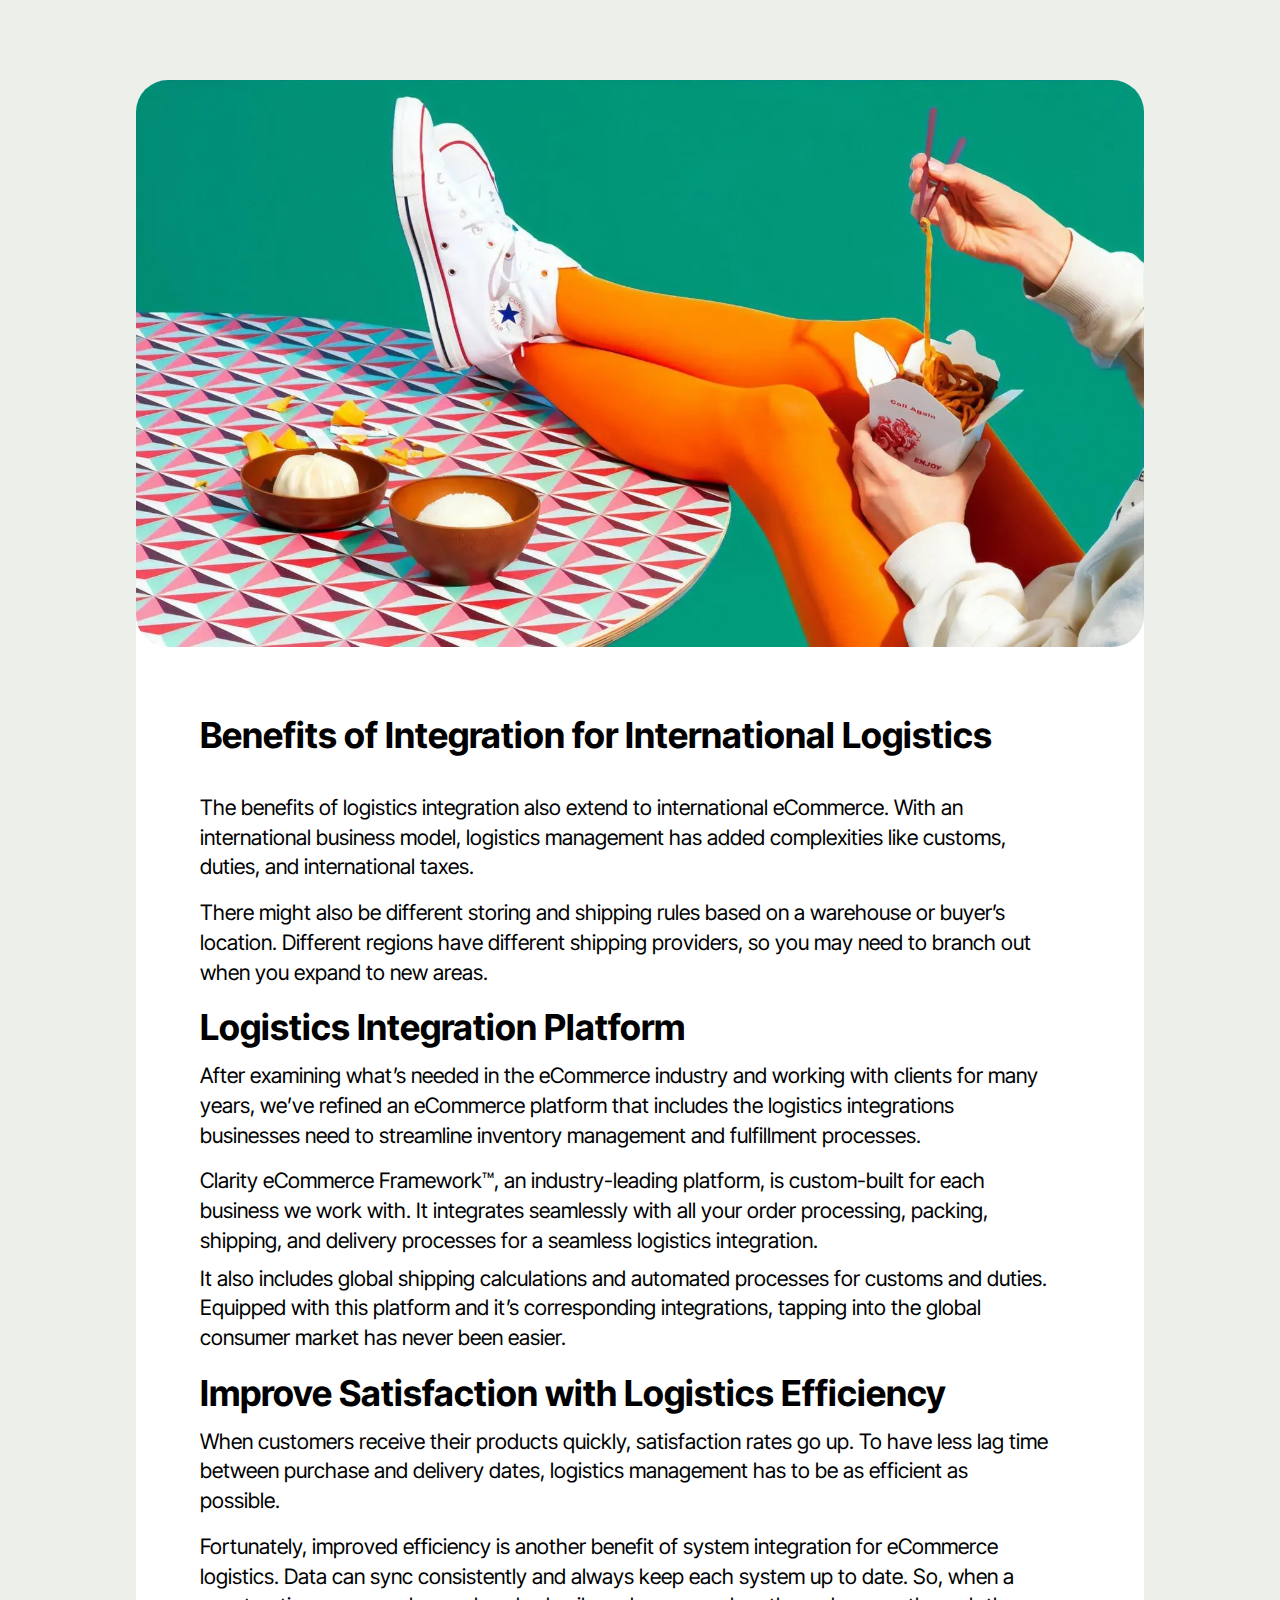
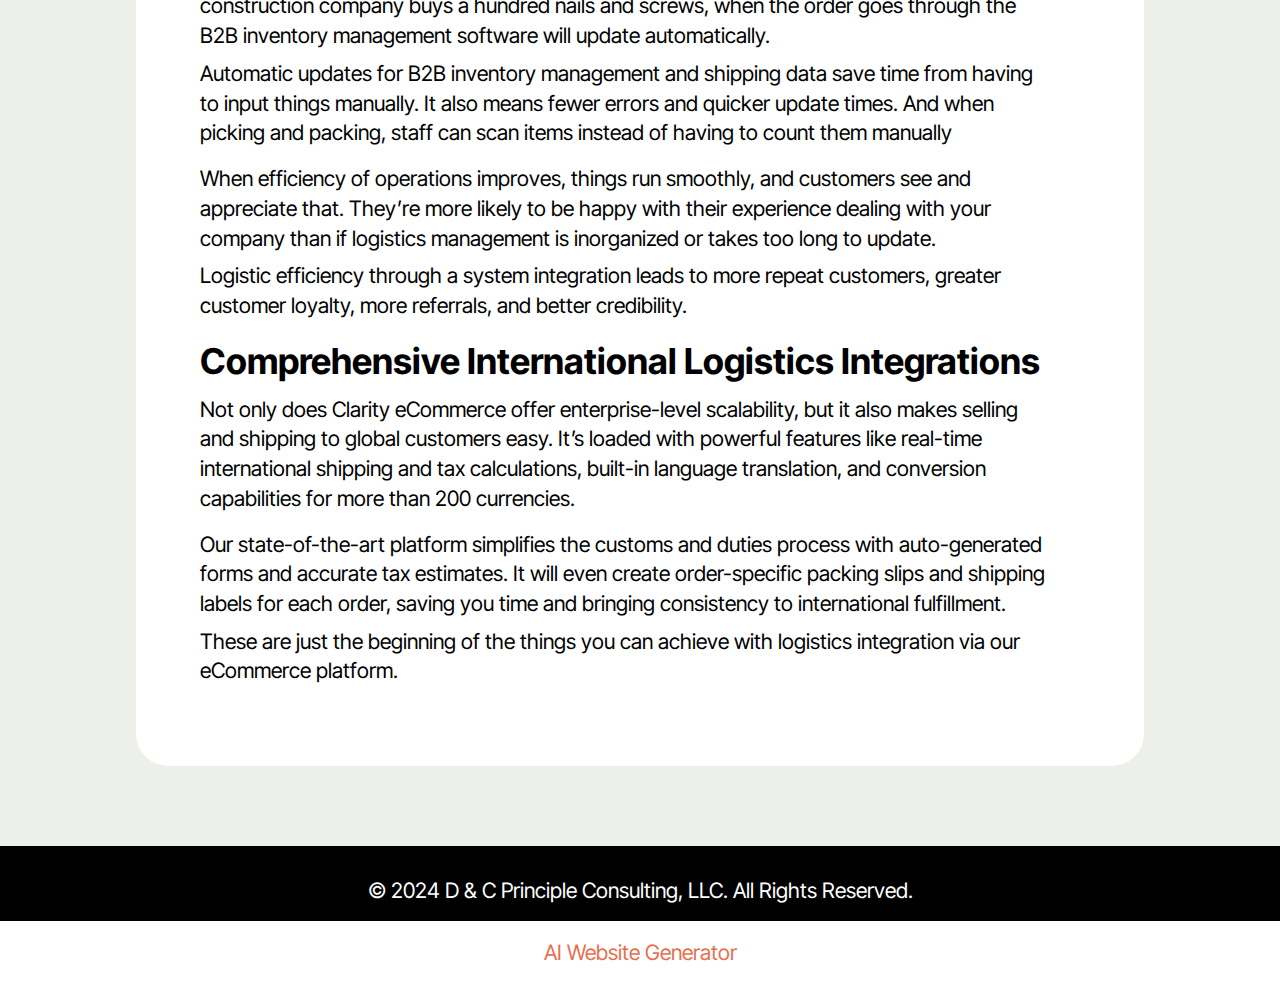
==== commit 30be80a1: "create github pages" ====
--- a/advanced-logistics-integrations.html
+++ b/advanced-logistics-integrations.html
@@ -18,7 +18,7 @@
   <link rel="stylesheet" href="assets/theme/css/style.css">
   <link rel="preload" href="https://fonts.googleapis.com/css2?family=Inter+Tight:wght@400;700&display=swap&display=swap" as="style" onload="this.onload=null;this.rel='stylesheet'">
   <noscript><link rel="stylesheet" href="https://fonts.googleapis.com/css2?family=Inter+Tight:wght@400;700&display=swap&display=swap"></noscript>
-  <link rel="preload" as="style" href="assets/mobirise/css/mbr-additional.css?v=J2jYU2"><link rel="stylesheet" href="assets/mobirise/css/mbr-additional.css?v=J2jYU2" type="text/css">
+  <link rel="preload" as="style" href="assets/mobirise/css/mbr-additional.css?v=x1CVtt"><link rel="stylesheet" href="assets/mobirise/css/mbr-additional.css?v=x1CVtt" type="text/css">
 
   
   
@@ -137,7 +137,7 @@
             </div>
         </div>
     </div>
-</section><section class="display-7" style="padding: 0;align-items: center;justify-content: center;flex-wrap: wrap;    align-content: center;display: flex;position: relative;height: 4rem;"><a href="https://mobiri.se/3142931" style="flex: 1 1;height: 4rem;position: absolute;width: 100%;z-index: 1;"><img alt="" style="height: 4rem;" src="[data-uri]"></a><p style="margin: 0;text-align: center;" class="display-7">&#8204;</p><a style="z-index:1" href="https://mobirise.com/builder/ai-website-creator.html">Best AI Website Creator</a></section><script src="assets/bootstrap/js/bootstrap.bundle.min.js"></script>  <script src="assets/smoothscroll/smooth-scroll.js"></script>  <script src="assets/ytplayer/index.js"></script>  <script src="assets/theme/js/script.js"></script>  
+</section><section class="display-7" style="padding: 0;align-items: center;justify-content: center;flex-wrap: wrap;    align-content: center;display: flex;position: relative;height: 4rem;"><a href="https://mobiri.se/3142931" style="flex: 1 1;height: 4rem;position: absolute;width: 100%;z-index: 1;"><img alt="" style="height: 4rem;" src="[data-uri]"></a><p style="margin: 0;text-align: center;" class="display-7">&#8204;</p><a style="z-index:1" href="https://mobirise.com/builder/ai-website-generator.html">AI Website Generator</a></section><script src="assets/bootstrap/js/bootstrap.bundle.min.js"></script>  <script src="assets/smoothscroll/smooth-scroll.js"></script>  <script src="assets/ytplayer/index.js"></script>  <script src="assets/theme/js/script.js"></script>  
   
   
 </body>
